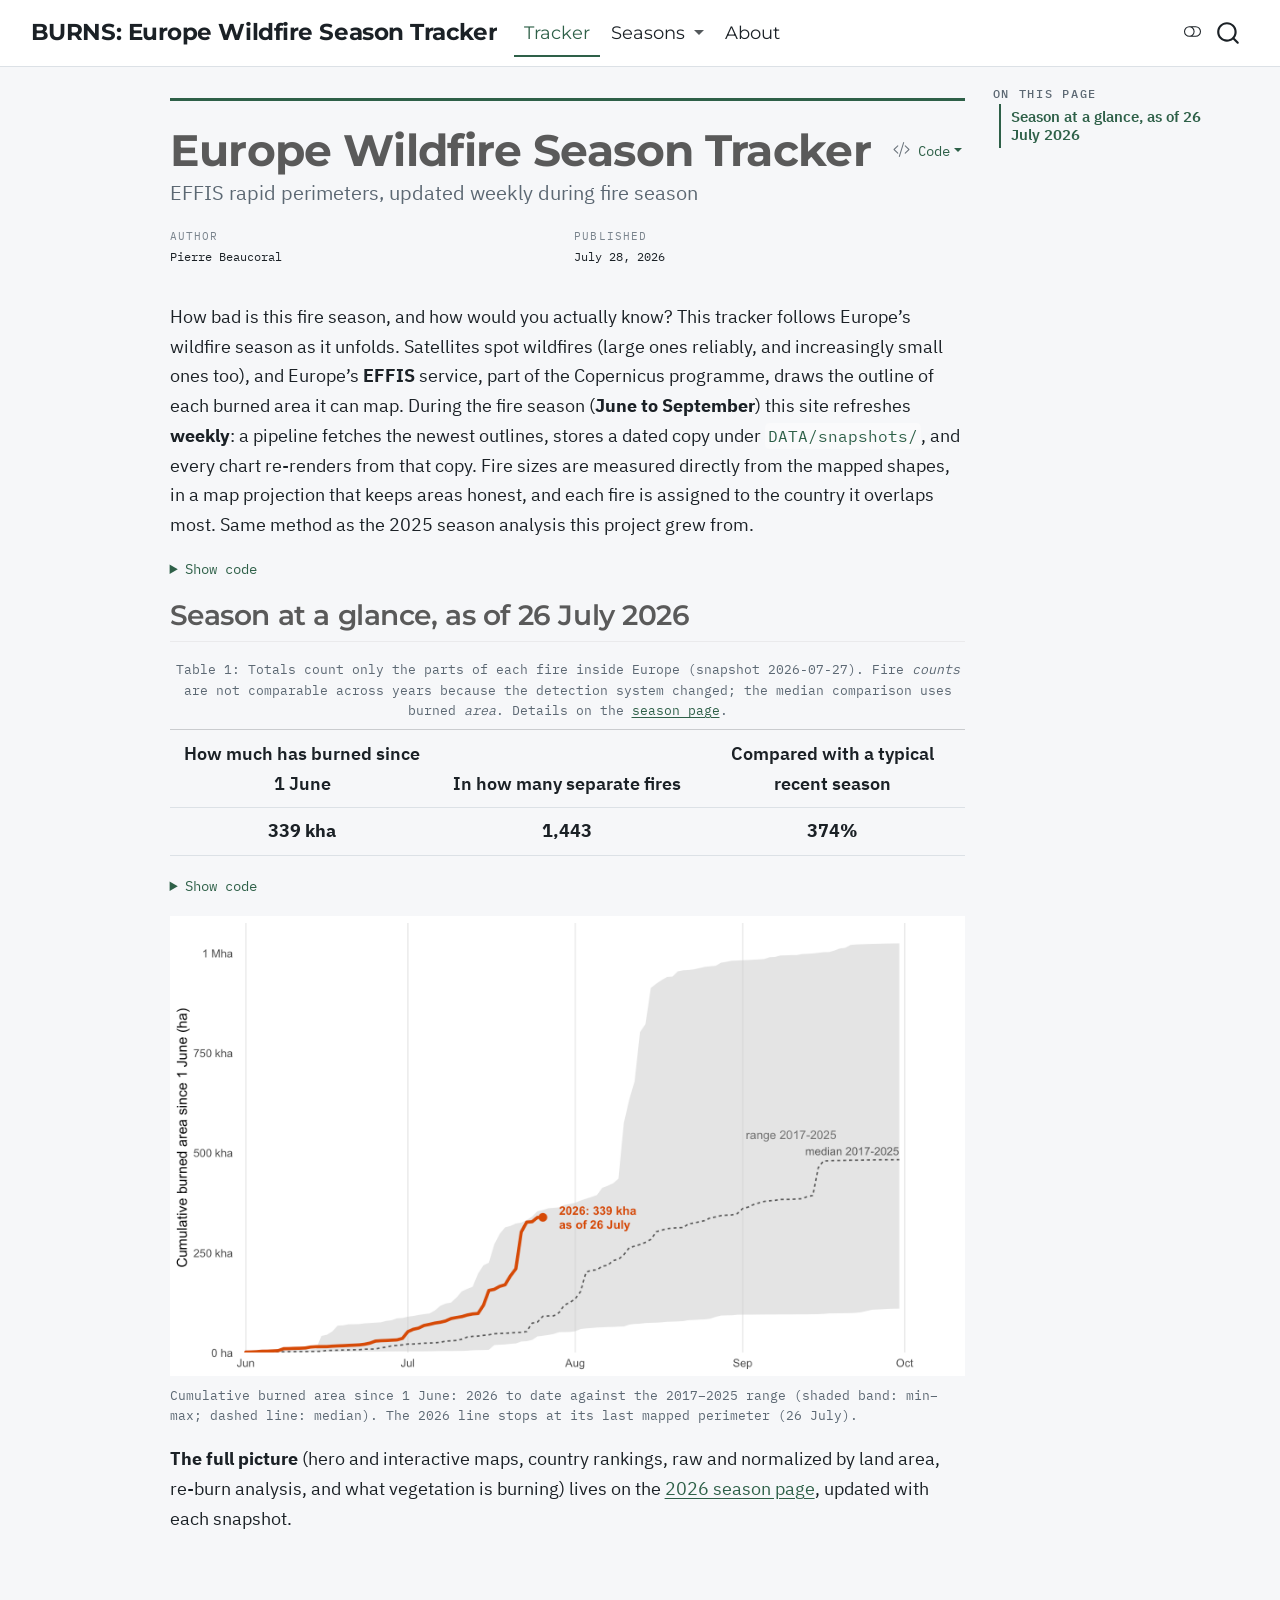
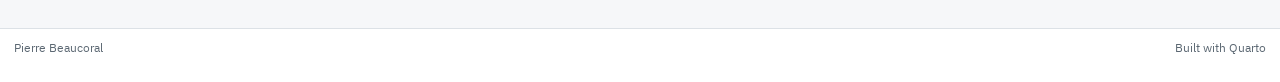
==== index.html @ 466c7f00 "Built site for gh-pages" ====
<!DOCTYPE html>
<html xmlns="http://www.w3.org/1999/xhtml" lang="en" xml:lang="en"><head>

<meta charset="utf-8">
<meta name="generator" content="quarto-1.9.37">

<meta name="viewport" content="width=device-width, initial-scale=1.0, user-scalable=yes">

<meta name="author" content="Pierre Beaucoral">
<meta name="dcterms.date" content="2026-07-28">

<title>Europe Wildfire Season Tracker – BURNS: Europe Wildfire Season Tracker</title>
<style>
/* Default styles provided by pandoc.
** See https://pandoc.org/MANUAL.html#variables-for-html for config info.
*/
code{white-space: pre-wrap;}
span.smallcaps{font-variant: small-caps;}
div.columns{display: flex; gap: min(4vw, 1.5em);}
div.column{flex: auto; overflow-x: auto;}
div.hanging-indent{margin-left: 1.5em; text-indent: -1.5em;}
ul.task-list{list-style: none;}
ul.task-list li input[type="checkbox"] {
  width: 0.8em;
  margin: 0 0.8em 0.2em -1em; /* quarto-specific, see https://github.com/quarto-dev/quarto-cli/issues/4556 */ 
  vertical-align: middle;
}
/* CSS for syntax highlighting */
html { -webkit-text-size-adjust: 100%; }
pre > code.sourceCode { white-space: pre; position: relative; }
pre > code.sourceCode > span { display: inline-block; line-height: 1.25; }
pre > code.sourceCode > span:empty { height: 1.2em; }
.sourceCode { overflow: visible; }
code.sourceCode > span { color: inherit; text-decoration: inherit; }
div.sourceCode { margin: 1em 0; }
pre.sourceCode { margin: 0; }
@media screen {
div.sourceCode { overflow: auto; }
}
@media print {
pre > code.sourceCode { white-space: pre-wrap; }
pre > code.sourceCode > span { text-indent: -5em; padding-left: 5em; }
}
pre.numberSource code
  { counter-reset: source-line 0; }
pre.numberSource code > span
  { position: relative; left: -4em; counter-increment: source-line; }
pre.numberSource code > span > a:first-child::before
  { content: counter(source-line);
    position: relative; left: -1em; text-align: right; vertical-align: baseline;
    border: none; display: inline-block;
    -webkit-touch-callout: none; -webkit-user-select: none;
    -khtml-user-select: none; -moz-user-select: none;
    -ms-user-select: none; user-select: none;
    padding: 0 4px; width: 4em;
  }
pre.numberSource { margin-left: 3em;  padding-left: 4px; }
div.sourceCode
  {   }
@media screen {
pre > code.sourceCode > span > a:first-child::before { text-decoration: underline; }
}
</style>


<script src="site_libs/quarto-nav/quarto-nav.js"></script>
<script src="site_libs/quarto-nav/headroom.min.js"></script>
<script src="site_libs/clipboard/clipboard.min.js"></script>
<script src="site_libs/quarto-search/autocomplete.umd.js"></script>
<script src="site_libs/quarto-search/fuse.min.js"></script>
<script src="site_libs/quarto-search/quarto-search.js"></script>
<meta name="quarto:offset" content="./">
<link href="./assets/favicon.png" rel="icon" type="image/png">
<script src="site_libs/quarto-html/quarto.js" type="module"></script>
<script src="site_libs/quarto-html/tabsets/tabsets.js" type="module"></script>
<script src="site_libs/quarto-html/popper.min.js"></script>
<script src="site_libs/quarto-html/tippy.umd.min.js"></script>
<script src="site_libs/quarto-html/anchor.min.js"></script>
<link href="site_libs/quarto-html/tippy.css" rel="stylesheet">
<link href="site_libs/quarto-html/quarto-syntax-highlighting-05a949179507565c24e2f7a19fd6b84d.css" rel="stylesheet" class="quarto-color-scheme" id="quarto-text-highlighting-styles">
<link href="site_libs/quarto-html/quarto-syntax-highlighting-dark-05a949179507565c24e2f7a19fd6b84d.css" rel="stylesheet" class="quarto-color-scheme quarto-color-alternate" id="quarto-text-highlighting-styles">
<link href="site_libs/quarto-html/quarto-syntax-highlighting-05a949179507565c24e2f7a19fd6b84d.css" rel="stylesheet" class="quarto-color-scheme-extra" id="quarto-text-highlighting-styles">
<script src="site_libs/bootstrap/bootstrap.min.js"></script>
<link href="site_libs/bootstrap/bootstrap-icons.css" rel="stylesheet">
<link href="site_libs/bootstrap/bootstrap-fb583e8d694594de4cc770baedb0e4c8.min.css" rel="stylesheet" append-hash="true" class="quarto-color-scheme" id="quarto-bootstrap" data-mode="light">
<link href="site_libs/bootstrap/bootstrap-dark-2b0ae64b11eca43a01ceb38b37be8589.min.css" rel="stylesheet" append-hash="true" class="quarto-color-scheme quarto-color-alternate" id="quarto-bootstrap" data-mode="dark">
<link href="site_libs/bootstrap/bootstrap-fb583e8d694594de4cc770baedb0e4c8.min.css" rel="stylesheet" append-hash="true" class="quarto-color-scheme-extra" id="quarto-bootstrap" data-mode="light">
<script src="site_libs/quarto-contrib/glightbox/glightbox.min.js"></script>
<link href="site_libs/quarto-contrib/glightbox/glightbox.min.css" rel="stylesheet">
<link href="site_libs/quarto-contrib/glightbox/lightbox.css" rel="stylesheet">
<script id="quarto-search-options" type="application/json">{
  "location": "navbar",
  "copy-button": false,
  "collapse-after": 3,
  "panel-placement": "end",
  "type": "overlay",
  "limit": 50,
  "keyboard-shortcut": [
    "f",
    "/",
    "s"
  ],
  "show-item-context": false,
  "language": {
    "search-no-results-text": "No results",
    "search-matching-documents-text": "matching documents",
    "search-copy-link-title": "Copy link to search",
    "search-hide-matches-text": "Hide additional matches",
    "search-more-match-text": "more match in this document",
    "search-more-matches-text": "more matches in this document",
    "search-clear-button-title": "Clear",
    "search-text-placeholder": "",
    "search-detached-cancel-button-title": "Cancel",
    "search-submit-button-title": "Submit",
    "search-label": "Search"
  }
}</script>
<style>html{ scroll-behavior: smooth; }</style>
<link href="site_libs/pagedtable-1.1/css/pagedtable.css" rel="stylesheet">
<script src="site_libs/pagedtable-1.1/js/pagedtable.js"></script>


<meta property="og:title" content="Europe Wildfire Season Tracker – BURNS: Europe Wildfire Season Tracker">
<meta property="og:description" content="Tracking Europe’s wildfire season from EFFIS rapid perimeters, refreshed weekly during fire season.">
<meta property="og:image" content="https://PierreBeaucoral.github.io/BURNS/assets/og-image.png">
<meta property="og:site_name" content="BURNS: Europe Wildfire Season Tracker">
<meta property="og:image:height" content="630">
<meta property="og:image:width" content="1200">
<meta name="twitter:title" content="Europe Wildfire Season Tracker – BURNS: Europe Wildfire Season Tracker">
<meta name="twitter:description" content="EFFIS rapid perimeters, updated weekly during fire season">
<meta name="twitter:image" content="https://PierreBeaucoral.github.io/BURNS/assets/og-image.png">
<meta name="twitter:card" content="summary_large_image">
<meta name="twitter:image-height" content="630">
<meta name="twitter:image-width" content="1200">
</head>

<body class="nav-fixed quarto-light"><script id="quarto-html-before-body" type="application/javascript">
    const toggleBodyColorMode = (bsSheetEl) => {
      const mode = bsSheetEl.getAttribute("data-mode");
      const bodyEl = window.document.querySelector("body");
      if (mode === "dark") {
        bodyEl.classList.add("quarto-dark");
        bodyEl.classList.remove("quarto-light");
      } else {
        bodyEl.classList.add("quarto-light");
        bodyEl.classList.remove("quarto-dark");
      }
    }
    const toggleBodyColorPrimary = () => {
      const bsSheetEl = window.document.querySelector("link#quarto-bootstrap:not([rel=disabled-stylesheet])");
      if (bsSheetEl) {
        toggleBodyColorMode(bsSheetEl);
      }
    }
    const setColorSchemeToggle = (alternate) => {
      const toggles = window.document.querySelectorAll('.quarto-color-scheme-toggle');
      for (let i=0; i < toggles.length; i++) {
        const toggle = toggles[i];
        if (toggle) {
          if (alternate) {
            toggle.classList.add("alternate");
          } else {
            toggle.classList.remove("alternate");
          }
        }
      }
    };
    const toggleColorMode = (alternate) => {
      // Switch the stylesheets
      const primaryStylesheets = window.document.querySelectorAll('link.quarto-color-scheme:not(.quarto-color-alternate)');
      const alternateStylesheets = window.document.querySelectorAll('link.quarto-color-scheme.quarto-color-alternate');
      manageTransitions('#quarto-margin-sidebar .nav-link', false);
      if (alternate) {
        // note: dark is layered on light, we don't disable primary!
        enableStylesheet(alternateStylesheets);
        for (const sheetNode of alternateStylesheets) {
          if (sheetNode.id === "quarto-bootstrap") {
            toggleBodyColorMode(sheetNode);
          }
        }
      } else {
        disableStylesheet(alternateStylesheets);
        enableStylesheet(primaryStylesheets)
        toggleBodyColorPrimary();
      }
      manageTransitions('#quarto-margin-sidebar .nav-link', true);
      // Switch the toggles
      setColorSchemeToggle(alternate)
      // Hack to workaround the fact that safari doesn't
      // properly recolor the scrollbar when toggling (#1455)
      if (navigator.userAgent.indexOf('Safari') > 0 && navigator.userAgent.indexOf('Chrome') == -1) {
        manageTransitions("body", false);
        window.scrollTo(0, 1);
        setTimeout(() => {
          window.scrollTo(0, 0);
          manageTransitions("body", true);
        }, 40);
      }
    }
    const disableStylesheet = (stylesheets) => {
      for (let i=0; i < stylesheets.length; i++) {
        const stylesheet = stylesheets[i];
        stylesheet.rel = 'disabled-stylesheet';
      }
    }
    const enableStylesheet = (stylesheets) => {
      for (let i=0; i < stylesheets.length; i++) {
        const stylesheet = stylesheets[i];
        if(stylesheet.rel !== 'stylesheet') { // for Chrome, which will still FOUC without this check
          stylesheet.rel = 'stylesheet';
        }
      }
    }
    const manageTransitions = (selector, allowTransitions) => {
      const els = window.document.querySelectorAll(selector);
      for (let i=0; i < els.length; i++) {
        const el = els[i];
        if (allowTransitions) {
          el.classList.remove('notransition');
        } else {
          el.classList.add('notransition');
        }
      }
    }
    const isFileUrl = () => {
      return window.location.protocol === 'file:';
    }
    const hasAlternateSentinel = () => {
      let styleSentinel = getColorSchemeSentinel();
      if (styleSentinel !== null) {
        return styleSentinel === "alternate";
      } else {
        return false;
      }
    }
    const setStyleSentinel = (alternate) => {
      const value = alternate ? "alternate" : "default";
      if (!isFileUrl()) {
        window.localStorage.setItem("quarto-color-scheme", value);
      } else {
        localAlternateSentinel = value;
      }
    }
    const getColorSchemeSentinel = () => {
      if (!isFileUrl()) {
        const storageValue = window.localStorage.getItem("quarto-color-scheme");
        return storageValue != null ? storageValue : localAlternateSentinel;
      } else {
        return localAlternateSentinel;
      }
    }
    const toggleGiscusIfUsed = (isAlternate, darkModeDefault) => {
      const baseTheme = document.querySelector('#giscus-base-theme')?.value ?? 'light';
      const alternateTheme = document.querySelector('#giscus-alt-theme')?.value ?? 'dark';
      let newTheme = '';
      if(authorPrefersDark) {
        newTheme = isAlternate ? baseTheme : alternateTheme;
      } else {
        newTheme = isAlternate ? alternateTheme : baseTheme;
      }
      const changeGiscusTheme = () => {
        // From: https://github.com/giscus/giscus/issues/336
        const sendMessage = (message) => {
          const iframe = document.querySelector('iframe.giscus-frame');
          if (!iframe) return;
          iframe.contentWindow.postMessage({ giscus: message }, 'https://giscus.app');
        }
        sendMessage({
          setConfig: {
            theme: newTheme
          }
        });
      }
      const isGiscussLoaded = window.document.querySelector('iframe.giscus-frame') !== null;
      if (isGiscussLoaded) {
        changeGiscusTheme();
      }
    };
    const authorPrefersDark = false;
    const queryPrefersDark = window.matchMedia('(prefers-color-scheme: dark)');
    const darkModeDefault = queryPrefersDark.matches;
      document.querySelector('link#quarto-text-highlighting-styles.quarto-color-scheme-extra').rel = 'disabled-stylesheet';
      document.querySelector('link#quarto-bootstrap.quarto-color-scheme-extra').rel = 'disabled-stylesheet';
    let localAlternateSentinel = darkModeDefault ? 'alternate' : 'default';
    // Dark / light mode switch
    window.quartoToggleColorScheme = () => {
      // Read the current dark / light value
      let toAlternate = !hasAlternateSentinel();
      toggleColorMode(toAlternate);
      setStyleSentinel(toAlternate);
      toggleGiscusIfUsed(toAlternate, darkModeDefault);
      window.dispatchEvent(new Event('resize'));
    };
    queryPrefersDark.addEventListener("change", e => {
      if(window.localStorage.getItem("quarto-color-scheme") !== null)
        return;
      const alternate = e.matches
      toggleColorMode(alternate);
      localAlternateSentinel = e.matches ? 'alternate' : 'default'; // this is used alongside local storage!
      toggleGiscusIfUsed(alternate, darkModeDefault);
    });
    // Switch to dark mode if need be
    if (hasAlternateSentinel()) {
      toggleColorMode(true);
    } else {
      toggleColorMode(false);
    }
  </script>

<div id="quarto-search-results"></div>
  <header id="quarto-header" class="headroom fixed-top">
    <nav class="navbar navbar-expand-lg " data-bs-theme="dark">
      <div class="navbar-container container-fluid">
      <div class="navbar-brand-container mx-auto">
    <a class="navbar-brand" href="./index.html">
    <span class="navbar-title">BURNS: Europe Wildfire Season Tracker</span>
    </a>
  </div>
            <div id="quarto-search" class="" title="Search"></div>
          <button class="navbar-toggler" type="button" data-bs-toggle="collapse" data-bs-target="#navbarCollapse" aria-controls="navbarCollapse" role="menu" aria-expanded="false" aria-label="Toggle navigation" onclick="if (window.quartoToggleHeadroom) { window.quartoToggleHeadroom(); }">
  <span class="navbar-toggler-icon"></span>
</button>
          <div class="collapse navbar-collapse" id="navbarCollapse">
            <ul class="navbar-nav navbar-nav-scroll me-auto">
  <li class="nav-item">
    <a class="nav-link active" href="./index.html" aria-current="page"> 
<span class="menu-text">Tracker</span></a>
  </li>  
  <li class="nav-item dropdown ">
    <a class="nav-link dropdown-toggle" href="#" id="nav-menu-seasons" role="link" data-bs-toggle="dropdown" aria-expanded="false">
 <span class="menu-text">Seasons</span>
    </a>
    <ul class="dropdown-menu" aria-labelledby="nav-menu-seasons">    
        <li>
    <a class="dropdown-item" href="./posts/2026.html">
 <span class="dropdown-text">2026 (current)</span></a>
  </li>  
        <li>
    <a class="dropdown-item" href="./index.html">
 <span class="dropdown-text">2025 (archive, coming)</span></a>
  </li>  
    </ul>
  </li>
  <li class="nav-item">
    <a class="nav-link" href="./about.html"> 
<span class="menu-text">About</span></a>
  </li>  
</ul>
          </div> <!-- /navcollapse -->
            <div class="quarto-navbar-tools">
  <a href="" class="quarto-color-scheme-toggle quarto-navigation-tool  px-1" onclick="window.quartoToggleColorScheme(); return false;" title="Toggle dark mode"><i class="bi"></i></a>
</div>
      </div> <!-- /container-fluid -->
    </nav>
</header>
<!-- content -->
<div id="quarto-content" class="quarto-container page-columns page-rows-contents page-layout-article page-navbar">
<!-- sidebar -->
<!-- margin-sidebar -->
    <div id="quarto-margin-sidebar" class="sidebar margin-sidebar">
        <nav id="TOC" role="doc-toc" class="toc-active">
    <h2 id="toc-title">On this page</h2>
   
  <ul>
  <li><a href="#season-at-a-glance-as-of-26-july-2026" id="toc-season-at-a-glance-as-of-26-july-2026" class="nav-link active" data-scroll-target="#season-at-a-glance-as-of-26-july-2026">Season at a glance, as of 26 July 2026</a></li>
  </ul>
</nav>
    </div>
<!-- main -->
<main class="content" id="quarto-document-content">


<header id="title-block-header" class="quarto-title-block default">
<div class="quarto-title">
<div class="quarto-title-block"><div><h1 class="title">Europe Wildfire Season Tracker</h1><button type="button" class="btn code-tools-button dropdown-toggle" id="quarto-code-tools-menu" data-bs-toggle="dropdown" aria-expanded="false"><i class="bi"></i> Code</button><ul class="dropdown-menu dropdown-menu-end" aria-labelelledby="quarto-code-tools-menu"><li><a id="quarto-show-all-code" class="dropdown-item" href="javascript:void(0)" role="button">Show All Code</a></li><li><a id="quarto-hide-all-code" class="dropdown-item" href="javascript:void(0)" role="button">Hide All Code</a></li><li><hr class="dropdown-divider"></li><li><a id="quarto-view-source" class="dropdown-item" href="javascript:void(0)" role="button">View Source</a></li></ul></div></div>
<p class="subtitle lead">EFFIS rapid perimeters, updated weekly during fire season</p>
</div>



<div class="quarto-title-meta">

    <div>
    <div class="quarto-title-meta-heading">Author</div>
    <div class="quarto-title-meta-contents">
             <p>Pierre Beaucoral </p>
          </div>
  </div>
    
    <div>
    <div class="quarto-title-meta-heading">Published</div>
    <div class="quarto-title-meta-contents">
      <p class="date">July 28, 2026</p>
    </div>
  </div>
  
    
  </div>
  


</header>


<p>How bad is this fire season, and how would you actually know? This tracker follows Europe’s wildfire season as it unfolds. Satellites spot wildfires (large ones reliably, and increasingly small ones too), and Europe’s <strong>EFFIS</strong> service, part of the Copernicus programme, draws the outline of each burned area it can map. During the fire season (<strong>June to September</strong>) this site refreshes <strong>weekly</strong>: a pipeline fetches the newest outlines, stores a dated copy under <code>DATA/snapshots/</code>, and every chart re-renders from that copy. Fire sizes are measured directly from the mapped shapes, in a map projection that keeps areas honest, and each fire is assigned to the country it overlaps most. Same method as the 2025 season analysis this project grew from.</p>
<div class="cell">
<details class="code-fold">
<summary>Show code</summary>
<div class="code-copy-outer-scaffold"><div class="sourceCode cell-code" id="cb1"><pre class="sourceCode r code-with-copy"><code class="sourceCode r"><span id="cb1-1"><a href="#cb1-1" aria-hidden="true" tabindex="-1"></a><span class="co"># Reads the SAME cached envelope object as posts/2026.qmd (identical cache</span></span>
<span id="cb1-2"><a href="#cb1-2" aria-hidden="true" tabindex="-1"></a><span class="co"># key via build_envelope) -- nothing heavy is recomputed here.</span></span>
<span id="cb1-3"><a href="#cb1-3" aria-hidden="true" tabindex="-1"></a><span class="fu">library</span>(sf)</span>
<span id="cb1-4"><a href="#cb1-4" aria-hidden="true" tabindex="-1"></a><span class="fu">library</span>(dplyr)</span>
<span id="cb1-5"><a href="#cb1-5" aria-hidden="true" tabindex="-1"></a><span class="fu">library</span>(tibble)</span>
<span id="cb1-6"><a href="#cb1-6" aria-hidden="true" tabindex="-1"></a><span class="fu">library</span>(purrr)</span>
<span id="cb1-7"><a href="#cb1-7" aria-hidden="true" tabindex="-1"></a><span class="fu">library</span>(lubridate)</span>
<span id="cb1-8"><a href="#cb1-8" aria-hidden="true" tabindex="-1"></a><span class="fu">library</span>(ggplot2)</span>
<span id="cb1-9"><a href="#cb1-9" aria-hidden="true" tabindex="-1"></a><span class="fu">library</span>(scales)</span>
<span id="cb1-10"><a href="#cb1-10" aria-hidden="true" tabindex="-1"></a><span class="fu">library</span>(janitor)</span>
<span id="cb1-11"><a href="#cb1-11" aria-hidden="true" tabindex="-1"></a><span class="fu">library</span>(rnaturalearth)</span>
<span id="cb1-12"><a href="#cb1-12" aria-hidden="true" tabindex="-1"></a></span>
<span id="cb1-13"><a href="#cb1-13" aria-hidden="true" tabindex="-1"></a><span class="fu">Sys.setenv</span>(<span class="at">OGR_GEOJSON_MAX_OBJ_SIZE =</span> <span class="st">"0"</span>)</span>
<span id="cb1-14"><a href="#cb1-14" aria-hidden="true" tabindex="-1"></a></span>
<span id="cb1-15"><a href="#cb1-15" aria-hidden="true" tabindex="-1"></a><span class="fu">source</span>(<span class="fu">file.path</span>(<span class="st">"R"</span>, <span class="st">"helpers.R"</span>))</span>
<span id="cb1-16"><a href="#cb1-16" aria-hidden="true" tabindex="-1"></a><span class="fu">source</span>(<span class="fu">file.path</span>(<span class="st">"R"</span>, <span class="st">"geo.R"</span>))</span>
<span id="cb1-17"><a href="#cb1-17" aria-hidden="true" tabindex="-1"></a><span class="fu">source</span>(<span class="fu">file.path</span>(<span class="st">"R"</span>, <span class="st">"cache.R"</span>))</span>
<span id="cb1-18"><a href="#cb1-18" aria-hidden="true" tabindex="-1"></a><span class="fu">source</span>(<span class="fu">file.path</span>(<span class="st">"R"</span>, <span class="st">"theme.R"</span>))</span>
<span id="cb1-19"><a href="#cb1-19" aria-hidden="true" tabindex="-1"></a><span class="fu">source</span>(<span class="fu">file.path</span>(<span class="st">"R"</span>, <span class="st">"pipeline.R"</span>))</span>
<span id="cb1-20"><a href="#cb1-20" aria-hidden="true" tabindex="-1"></a><span class="fu">source</span>(<span class="fu">file.path</span>(<span class="st">"R"</span>, <span class="st">"plots.R"</span>))</span>
<span id="cb1-21"><a href="#cb1-21" aria-hidden="true" tabindex="-1"></a><span class="fu">source</span>(<span class="fu">file.path</span>(<span class="st">"scripts"</span>, <span class="st">"latest_snapshot.R"</span>))</span>
<span id="cb1-22"><a href="#cb1-22" aria-hidden="true" tabindex="-1"></a></span>
<span id="cb1-23"><a href="#cb1-23" aria-hidden="true" tabindex="-1"></a>snap <span class="ot">&lt;-</span> <span class="fu">latest_snapshot</span>()</span>
<span id="cb1-24"><a href="#cb1-24" aria-hidden="true" tabindex="-1"></a><span class="fu">stopifnot</span>(<span class="sc">!</span><span class="fu">is.na</span>(snap))</span>
<span id="cb1-25"><a href="#cb1-25" aria-hidden="true" tabindex="-1"></a>eu <span class="ot">&lt;-</span> <span class="fu">get_eu</span>()</span>
<span id="cb1-26"><a href="#cb1-26" aria-hidden="true" tabindex="-1"></a></span>
<span id="cb1-27"><a href="#cb1-27" aria-hidden="true" tabindex="-1"></a>envelope <span class="ot">&lt;-</span> <span class="fu">build_envelope</span>(</span>
<span id="cb1-28"><a href="#cb1-28" aria-hidden="true" tabindex="-1"></a>  <span class="at">hist_years =</span> <span class="dv">2017</span><span class="sc">:</span><span class="dv">2025</span>, <span class="at">year_current =</span> <span class="dv">2026</span>L,</span>
<span id="cb1-29"><a href="#cb1-29" aria-hidden="true" tabindex="-1"></a>  <span class="at">snapshot_dir =</span> snap, <span class="at">eu =</span> eu,</span>
<span id="cb1-30"><a href="#cb1-30" aria-hidden="true" tabindex="-1"></a>  <span class="at">start_month =</span> <span class="dv">6</span>L, <span class="at">end_month =</span> <span class="dv">9</span>L</span>
<span id="cb1-31"><a href="#cb1-31" aria-hidden="true" tabindex="-1"></a>)</span>
<span id="cb1-32"><a href="#cb1-32" aria-hidden="true" tabindex="-1"></a></span>
<span id="cb1-33"><a href="#cb1-33" aria-hidden="true" tabindex="-1"></a>m <span class="ot">&lt;-</span> envelope<span class="sc">$</span>meta</span>
<span id="cb1-34"><a href="#cb1-34" aria-hidden="true" tabindex="-1"></a>as_of_lab <span class="ot">&lt;-</span> <span class="fu">paste</span>(<span class="fu">day</span>(m<span class="sc">$</span>as_of_date), month.name[<span class="fu">month</span>(m<span class="sc">$</span>as_of_date)])</span>
<span id="cb1-35"><a href="#cb1-35" aria-hidden="true" tabindex="-1"></a></span>
<span id="cb1-36"><a href="#cb1-36" aria-hidden="true" tabindex="-1"></a>cap_envelope <span class="ot">&lt;-</span> <span class="fu">sprintf</span>(</span>
<span id="cb1-37"><a href="#cb1-37" aria-hidden="true" tabindex="-1"></a>  <span class="fu">paste</span>(</span>
<span id="cb1-38"><a href="#cb1-38" aria-hidden="true" tabindex="-1"></a>    <span class="st">"Cumulative burned area since 1 June: 2026 to date against the 2017–2025"</span>,</span>
<span id="cb1-39"><a href="#cb1-39" aria-hidden="true" tabindex="-1"></a>    <span class="st">"range (shaded band: min–max; dashed line: median). The 2026 line stops at"</span>,</span>
<span id="cb1-40"><a href="#cb1-40" aria-hidden="true" tabindex="-1"></a>    <span class="st">"its last mapped perimeter (%s)."</span></span>
<span id="cb1-41"><a href="#cb1-41" aria-hidden="true" tabindex="-1"></a>  ),</span>
<span id="cb1-42"><a href="#cb1-42" aria-hidden="true" tabindex="-1"></a>  as_of_lab</span>
<span id="cb1-43"><a href="#cb1-43" aria-hidden="true" tabindex="-1"></a>)</span></code></pre></div><button title="Copy to Clipboard" class="code-copy-button"><i class="bi"></i></button></div>
</details>
</div>
<section id="season-at-a-glance-as-of-26-july-2026" class="level2">
<h2 class="anchored" data-anchor-id="season-at-a-glance-as-of-26-july-2026">Season at a glance, as of 26 July 2026</h2>
<div id="tbl-glance" class="quarto-float quarto-figure quarto-figure-center anchored">
<figure class="quarto-float quarto-float-tbl figure">
<figcaption class="quarto-float-caption-top quarto-float-caption quarto-float-tbl" id="tbl-glance-caption-0ceaefa1-69ba-4598-a22c-09a6ac19f8ca">
Table&nbsp;1: Totals count only the parts of each fire inside Europe (snapshot 2026-07-27). Fire <em>counts</em> are not comparable across years because the detection system changed; the median comparison uses burned <em>area</em>. Details on the <a href="./posts/2026.html">season page</a>.
</figcaption>
<div aria-describedby="tbl-glance-caption-0ceaefa1-69ba-4598-a22c-09a6ac19f8ca">
<table class="caption-top table">
<colgroup>
<col style="width: 33%">
<col style="width: 33%">
<col style="width: 33%">
</colgroup>
<thead>
<tr class="header">
<th style="text-align: center;">How much has burned since 1 June</th>
<th style="text-align: center;">In how many separate fires</th>
<th style="text-align: center;">Compared with a typical recent season</th>
</tr>
</thead>
<tbody>
<tr class="odd">
<td style="text-align: center;"><strong>339 kha</strong></td>
<td style="text-align: center;"><strong>1,443</strong></td>
<td style="text-align: center;"><strong>374%</strong></td>
</tr>
</tbody>
</table>
</div>
</figure>
</div>
<div class="cell">
<details class="code-fold">
<summary>Show code</summary>
<div class="code-copy-outer-scaffold"><div class="sourceCode cell-code" id="cb2"><pre class="sourceCode r code-with-copy"><code class="sourceCode r"><span id="cb2-1"><a href="#cb2-1" aria-hidden="true" tabindex="-1"></a><span class="fu">plot_envelope</span>(envelope)</span></code></pre></div><button title="Copy to Clipboard" class="code-copy-button"><i class="bi"></i></button></div>
</details>
<div class="cell-output-display">
<div class="quarto-figure quarto-figure-center">
<figure class="figure">
<p><a href="index_files/figure-html/tracker-envelope-1.png" class="lightbox" data-gallery="quarto-lightbox-gallery-1" title="Cumulative burned area since 1 June: 2026 to date against the 2017–2025 range (shaded band: min–max; dashed line: median). The 2026 line stops at its last mapped perimeter (26 July)."><img src="index_files/figure-html/tracker-envelope-1.png" class="img-fluid figure-img" width="912" alt="Cumulative burned area since 1 June: 2026 to date against the 2017–2025 range (shaded band: min–max; dashed line: median). The 2026 line stops at its last mapped perimeter (26 July)."></a></p>
<figcaption>Cumulative burned area since 1 June: 2026 to date against the 2017–2025 range (shaded band: min–max; dashed line: median). The 2026 line stops at its last mapped perimeter (26 July).</figcaption>
</figure>
</div>
</div>
</div>
<p><strong>The full picture</strong> (hero and interactive maps, country rankings, raw and normalized by land area, re-burn analysis, and what vegetation is burning) lives on the <strong><a href="./posts/2026.html">2026 season page</a></strong>, updated with each snapshot.</p>


<!-- -->

</section>

</main> <!-- /main -->
<script id="quarto-html-after-body" type="application/javascript">
  window.document.addEventListener("DOMContentLoaded", function (event) {
    // Ensure there is a toggle, if there isn't float one in the top right
    if (window.document.querySelector('.quarto-color-scheme-toggle') === null) {
      const a = window.document.createElement('a');
      a.classList.add('top-right');
      a.classList.add('quarto-color-scheme-toggle');
      a.href = "";
      a.onclick = function() { try { window.quartoToggleColorScheme(); } catch {} return false; };
      const i = window.document.createElement("i");
      i.classList.add('bi');
      a.appendChild(i);
      window.document.body.appendChild(a);
    }
    setColorSchemeToggle(hasAlternateSentinel())
    const icon = "";
    const anchorJS = new window.AnchorJS();
    anchorJS.options = {
      placement: 'right',
      icon: icon
    };
    anchorJS.add('.anchored');
    const isCodeAnnotation = (el) => {
      for (const clz of el.classList) {
        if (clz.startsWith('code-annotation-')) {                     
          return true;
        }
      }
      return false;
    }
    const onCopySuccess = function(e) {
      // button target
      const button = e.trigger;
      // don't keep focus
      button.blur();
      // flash "checked"
      button.classList.add('code-copy-button-checked');
      var currentTitle = button.getAttribute("title");
      button.setAttribute("title", "Copied!");
      let tooltip;
      if (window.bootstrap) {
        button.setAttribute("data-bs-toggle", "tooltip");
        button.setAttribute("data-bs-placement", "left");
        button.setAttribute("data-bs-title", "Copied!");
        tooltip = new bootstrap.Tooltip(button, 
          { trigger: "manual", 
            customClass: "code-copy-button-tooltip",
            offset: [0, -8]});
        tooltip.show();    
      }
      setTimeout(function() {
        if (tooltip) {
          tooltip.hide();
          button.removeAttribute("data-bs-title");
          button.removeAttribute("data-bs-toggle");
          button.removeAttribute("data-bs-placement");
        }
        button.setAttribute("title", currentTitle);
        button.classList.remove('code-copy-button-checked');
      }, 1000);
      // clear code selection
      e.clearSelection();
    }
    const getTextToCopy = function(trigger) {
      const outerScaffold = trigger.parentElement.cloneNode(true);
      const codeEl = outerScaffold.querySelector('code');
      for (const childEl of codeEl.children) {
        if (isCodeAnnotation(childEl)) {
          childEl.remove();
        }
      }
      return codeEl.innerText;
    }
    const clipboard = new window.ClipboardJS('.code-copy-button:not([data-in-quarto-modal])', {
      text: getTextToCopy
    });
    clipboard.on('success', onCopySuccess);
    if (window.document.getElementById('quarto-embedded-source-code-modal')) {
      const clipboardModal = new window.ClipboardJS('.code-copy-button[data-in-quarto-modal]', {
        text: getTextToCopy,
        container: window.document.getElementById('quarto-embedded-source-code-modal')
      });
      clipboardModal.on('success', onCopySuccess);
    }
    const viewSource = window.document.getElementById('quarto-view-source') ||
                       window.document.getElementById('quarto-code-tools-source');
    if (viewSource) {
      const sourceUrl = viewSource.getAttribute("data-quarto-source-url");
      viewSource.addEventListener("click", function(e) {
        if (sourceUrl) {
          // rstudio viewer pane
          if (/\bcapabilities=\b/.test(window.location)) {
            window.open(sourceUrl);
          } else {
            window.location.href = sourceUrl;
          }
        } else {
          const modal = new bootstrap.Modal(document.getElementById('quarto-embedded-source-code-modal'));
          modal.show();
        }
        return false;
      });
    }
    function toggleCodeHandler(show) {
      return function(e) {
        const detailsSrc = window.document.querySelectorAll(".cell > details > .sourceCode");
        for (let i=0; i<detailsSrc.length; i++) {
          const details = detailsSrc[i].parentElement;
          if (show) {
            details.open = true;
          } else {
            details.removeAttribute("open");
          }
        }
        const cellCodeDivs = window.document.querySelectorAll(".cell > .sourceCode");
        const fromCls = show ? "hidden" : "unhidden";
        const toCls = show ? "unhidden" : "hidden";
        for (let i=0; i<cellCodeDivs.length; i++) {
          const codeDiv = cellCodeDivs[i];
          if (codeDiv.classList.contains(fromCls)) {
            codeDiv.classList.remove(fromCls);
            codeDiv.classList.add(toCls);
          } 
        }
        return false;
      }
    }
    const hideAllCode = window.document.getElementById("quarto-hide-all-code");
    if (hideAllCode) {
      hideAllCode.addEventListener("click", toggleCodeHandler(false));
    }
    const showAllCode = window.document.getElementById("quarto-show-all-code");
    if (showAllCode) {
      showAllCode.addEventListener("click", toggleCodeHandler(true));
    }
      var localhostRegex = new RegExp(/^(?:http|https):\/\/localhost\:?[0-9]*\//);
      var mailtoRegex = new RegExp(/^mailto:/);
        var filterRegex = new RegExp("https:\/\/PierreBeaucoral\.github\.io\/BURNS\/");
      var isInternal = (href) => {
          return filterRegex.test(href) || localhostRegex.test(href) || mailtoRegex.test(href);
      }
      // Inspect non-navigation links and adorn them if external
     var links = window.document.querySelectorAll('a[href]:not(.nav-link):not(.navbar-brand):not(.toc-action):not(.sidebar-link):not(.sidebar-item-toggle):not(.pagination-link):not(.no-external):not([aria-hidden]):not(.dropdown-item):not(.quarto-navigation-tool):not(.about-link)');
      for (var i=0; i<links.length; i++) {
        const link = links[i];
        if (!isInternal(link.href)) {
          // undo the damage that might have been done by quarto-nav.js in the case of
          // links that we want to consider external
          if (link.dataset.originalHref !== undefined) {
            link.href = link.dataset.originalHref;
          }
            // target, if specified
            link.setAttribute("target", "_blank");
            if (link.getAttribute("rel") === null) {
              link.setAttribute("rel", "noopener");
            }
        }
      }
    function tippyHover(el, contentFn, onTriggerFn, onUntriggerFn) {
      const config = {
        allowHTML: true,
        maxWidth: 500,
        delay: 100,
        arrow: false,
        appendTo: function(el) {
            return el.parentElement;
        },
        interactive: true,
        interactiveBorder: 10,
        theme: 'quarto',
        placement: 'bottom-start',
      };
      if (contentFn) {
        config.content = contentFn;
      }
      if (onTriggerFn) {
        config.onTrigger = onTriggerFn;
      }
      if (onUntriggerFn) {
        config.onUntrigger = onUntriggerFn;
      }
      window.tippy(el, config); 
    }
    const noterefs = window.document.querySelectorAll('a[role="doc-noteref"]');
    for (var i=0; i<noterefs.length; i++) {
      const ref = noterefs[i];
      tippyHover(ref, function() {
        // use id or data attribute instead here
        let href = ref.getAttribute('data-footnote-href') || ref.getAttribute('href');
        try { href = new URL(href).hash; } catch {}
        const id = href.replace(/^#\/?/, "");
        const note = window.document.getElementById(id);
        if (note) {
          return note.innerHTML;
        } else {
          return "";
        }
      });
    }
    const xrefs = window.document.querySelectorAll('a.quarto-xref');
    const processXRef = (id, note) => {
      // Strip column container classes
      const stripColumnClz = (el) => {
        el.classList.remove("page-full", "page-columns");
        if (el.children) {
          for (const child of el.children) {
            stripColumnClz(child);
          }
        }
      }
      stripColumnClz(note)
      if (id === null || id.startsWith('sec-')) {
        // Special case sections, only their first couple elements
        const container = document.createElement("div");
        if (note.children && note.children.length > 2) {
          container.appendChild(note.children[0].cloneNode(true));
          for (let i = 1; i < note.children.length; i++) {
            const child = note.children[i];
            if (child.tagName === "P" && child.innerText === "") {
              continue;
            } else {
              container.appendChild(child.cloneNode(true));
              break;
            }
          }
          if (window.Quarto?.typesetMath) {
            window.Quarto.typesetMath(container);
          }
          return container.innerHTML
        } else {
          if (window.Quarto?.typesetMath) {
            window.Quarto.typesetMath(note);
          }
          return note.innerHTML;
        }
      } else {
        // Remove any anchor links if they are present
        const anchorLink = note.querySelector('a.anchorjs-link');
        if (anchorLink) {
          anchorLink.remove();
        }
        if (window.Quarto?.typesetMath) {
          window.Quarto.typesetMath(note);
        }
        if (note.classList.contains("callout")) {
          return note.outerHTML;
        } else {
          return note.innerHTML;
        }
      }
    }
    for (var i=0; i<xrefs.length; i++) {
      const xref = xrefs[i];
      tippyHover(xref, undefined, function(instance) {
        instance.disable();
        let url = xref.getAttribute('href');
        let hash = undefined; 
        if (url.startsWith('#')) {
          hash = url;
        } else {
          try { hash = new URL(url).hash; } catch {}
        }
        if (hash) {
          const id = hash.replace(/^#\/?/, "");
          const note = window.document.getElementById(id);
          if (note !== null) {
            try {
              const html = processXRef(id, note.cloneNode(true));
              instance.setContent(html);
            } finally {
              instance.enable();
              instance.show();
            }
          } else {
            // See if we can fetch this
            fetch(url.split('#')[0])
            .then(res => res.text())
            .then(html => {
              const parser = new DOMParser();
              const htmlDoc = parser.parseFromString(html, "text/html");
              const note = htmlDoc.getElementById(id);
              if (note !== null) {
                const html = processXRef(id, note);
                instance.setContent(html);
              } 
            }).finally(() => {
              instance.enable();
              instance.show();
            });
          }
        } else {
          // See if we can fetch a full url (with no hash to target)
          // This is a special case and we should probably do some content thinning / targeting
          fetch(url)
          .then(res => res.text())
          .then(html => {
            const parser = new DOMParser();
            const htmlDoc = parser.parseFromString(html, "text/html");
            const note = htmlDoc.querySelector('main.content');
            if (note !== null) {
              // This should only happen for chapter cross references
              // (since there is no id in the URL)
              // remove the first header
              if (note.children.length > 0 && note.children[0].tagName === "HEADER") {
                note.children[0].remove();
              }
              const html = processXRef(null, note);
              instance.setContent(html);
            } 
          }).finally(() => {
            instance.enable();
            instance.show();
          });
        }
      }, function(instance) {
      });
    }
        let selectedAnnoteEl;
        const selectorForAnnotation = ( cell, annotation) => {
          let cellAttr = 'data-code-cell="' + cell + '"';
          let lineAttr = 'data-code-annotation="' +  annotation + '"';
          const selector = 'span[' + cellAttr + '][' + lineAttr + ']';
          return selector;
        }
        const selectCodeLines = (annoteEl) => {
          const doc = window.document;
          const targetCell = annoteEl.getAttribute("data-target-cell");
          const targetAnnotation = annoteEl.getAttribute("data-target-annotation");
          const annoteSpan = window.document.querySelector(selectorForAnnotation(targetCell, targetAnnotation));
          const lines = annoteSpan.getAttribute("data-code-lines").split(",");
          const lineIds = lines.map((line) => {
            return targetCell + "-" + line;
          })
          let top = null;
          let height = null;
          let parent = null;
          if (lineIds.length > 0) {
              //compute the position of the single el (top and bottom and make a div)
              const el = window.document.getElementById(lineIds[0]);
              top = el.offsetTop;
              height = el.offsetHeight;
              parent = el.parentElement.parentElement;
            if (lineIds.length > 1) {
              const lastEl = window.document.getElementById(lineIds[lineIds.length - 1]);
              const bottom = lastEl.offsetTop + lastEl.offsetHeight;
              height = bottom - top;
            }
            if (top !== null && height !== null && parent !== null) {
              // cook up a div (if necessary) and position it 
              let div = window.document.getElementById("code-annotation-line-highlight");
              if (div === null) {
                div = window.document.createElement("div");
                div.setAttribute("id", "code-annotation-line-highlight");
                div.style.position = 'absolute';
                parent.appendChild(div);
              }
              div.style.top = top - 2 + "px";
              div.style.height = height + 4 + "px";
              div.style.left = 0;
              let gutterDiv = window.document.getElementById("code-annotation-line-highlight-gutter");
              if (gutterDiv === null) {
                gutterDiv = window.document.createElement("div");
                gutterDiv.setAttribute("id", "code-annotation-line-highlight-gutter");
                gutterDiv.style.position = 'absolute';
                const codeCell = window.document.getElementById(targetCell);
                const gutter = codeCell.querySelector('.code-annotation-gutter');
                gutter.appendChild(gutterDiv);
              }
              gutterDiv.style.top = top - 2 + "px";
              gutterDiv.style.height = height + 4 + "px";
            }
            selectedAnnoteEl = annoteEl;
          }
        };
        const unselectCodeLines = () => {
          const elementsIds = ["code-annotation-line-highlight", "code-annotation-line-highlight-gutter"];
          elementsIds.forEach((elId) => {
            const div = window.document.getElementById(elId);
            if (div) {
              div.remove();
            }
          });
          selectedAnnoteEl = undefined;
        };
          // Handle positioning of the toggle
      window.addEventListener(
        "resize",
        throttle(() => {
          elRect = undefined;
          if (selectedAnnoteEl) {
            selectCodeLines(selectedAnnoteEl);
          }
        }, 10)
      );
      function throttle(fn, ms) {
      let throttle = false;
      let timer;
        return (...args) => {
          if(!throttle) { // first call gets through
              fn.apply(this, args);
              throttle = true;
          } else { // all the others get throttled
              if(timer) clearTimeout(timer); // cancel #2
              timer = setTimeout(() => {
                fn.apply(this, args);
                timer = throttle = false;
              }, ms);
          }
        };
      }
        // Attach click handler to the DT
        const annoteDls = window.document.querySelectorAll('dt[data-target-cell]');
        for (const annoteDlNode of annoteDls) {
          annoteDlNode.addEventListener('click', (event) => {
            const clickedEl = event.target;
            if (clickedEl !== selectedAnnoteEl) {
              unselectCodeLines();
              const activeEl = window.document.querySelector('dt[data-target-cell].code-annotation-active');
              if (activeEl) {
                activeEl.classList.remove('code-annotation-active');
              }
              selectCodeLines(clickedEl);
              clickedEl.classList.add('code-annotation-active');
            } else {
              // Unselect the line
              unselectCodeLines();
              clickedEl.classList.remove('code-annotation-active');
            }
          });
        }
    const findCites = (el) => {
      const parentEl = el.parentElement;
      if (parentEl) {
        const cites = parentEl.dataset.cites;
        if (cites) {
          return {
            el,
            cites: cites.split(' ')
          };
        } else {
          return findCites(el.parentElement)
        }
      } else {
        return undefined;
      }
    };
    var bibliorefs = window.document.querySelectorAll('a[role="doc-biblioref"]');
    for (var i=0; i<bibliorefs.length; i++) {
      const ref = bibliorefs[i];
      const citeInfo = findCites(ref);
      if (citeInfo) {
        tippyHover(citeInfo.el, function() {
          var popup = window.document.createElement('div');
          citeInfo.cites.forEach(function(cite) {
            var citeDiv = window.document.createElement('div');
            citeDiv.classList.add('hanging-indent');
            citeDiv.classList.add('csl-entry');
            var biblioDiv = window.document.getElementById('ref-' + cite);
            if (biblioDiv) {
              citeDiv.innerHTML = biblioDiv.innerHTML;
            }
            popup.appendChild(citeDiv);
          });
          return popup.innerHTML;
        });
      }
    }
  });
  </script><div class="modal fade" id="quarto-embedded-source-code-modal" tabindex="-1" aria-labelledby="quarto-embedded-source-code-modal-label" aria-hidden="true"><div class="modal-dialog modal-dialog-scrollable"><div class="modal-content"><div class="modal-header"><h5 class="modal-title" id="quarto-embedded-source-code-modal-label">Source Code</h5><button class="btn-close" data-bs-dismiss="modal"></button></div><div class="modal-body"><div class="">
<div class="code-copy-outer-scaffold"><div class="sourceCode" id="cb3" data-shortcodes="false"><pre class="sourceCode markdown code-with-copy"><code class="sourceCode markdown"><span id="cb3-1"><a href="#cb3-1" aria-hidden="true" tabindex="-1"></a><span class="co">---</span></span>
<span id="cb3-2"><a href="#cb3-2" aria-hidden="true" tabindex="-1"></a><span class="an">title:</span><span class="co"> "Europe Wildfire Season Tracker"</span></span>
<span id="cb3-3"><a href="#cb3-3" aria-hidden="true" tabindex="-1"></a><span class="an">subtitle:</span><span class="co"> "EFFIS rapid perimeters, updated weekly during fire season"</span></span>
<span id="cb3-4"><a href="#cb3-4" aria-hidden="true" tabindex="-1"></a><span class="an">author:</span><span class="co"> "Pierre Beaucoral"</span></span>
<span id="cb3-5"><a href="#cb3-5" aria-hidden="true" tabindex="-1"></a><span class="an">date:</span><span class="co"> today</span></span>
<span id="cb3-6"><a href="#cb3-6" aria-hidden="true" tabindex="-1"></a><span class="an">execute:</span></span>
<span id="cb3-7"><a href="#cb3-7" aria-hidden="true" tabindex="-1"></a><span class="co">  freeze: false</span></span>
<span id="cb3-8"><a href="#cb3-8" aria-hidden="true" tabindex="-1"></a><span class="co">---</span></span>
<span id="cb3-9"><a href="#cb3-9" aria-hidden="true" tabindex="-1"></a></span>
<span id="cb3-10"><a href="#cb3-10" aria-hidden="true" tabindex="-1"></a>How bad is this fire season, and how would you actually know? This tracker</span>
<span id="cb3-11"><a href="#cb3-11" aria-hidden="true" tabindex="-1"></a>follows Europe's wildfire season as it unfolds. Satellites spot wildfires</span>
<span id="cb3-12"><a href="#cb3-12" aria-hidden="true" tabindex="-1"></a>(large ones reliably, and increasingly small ones too), and Europe's **EFFIS** service,</span>
<span id="cb3-13"><a href="#cb3-13" aria-hidden="true" tabindex="-1"></a>part of the Copernicus programme, draws the outline of each burned area it</span>
<span id="cb3-14"><a href="#cb3-14" aria-hidden="true" tabindex="-1"></a>can map. During the fire season (**June to September**) this site refreshes</span>
<span id="cb3-15"><a href="#cb3-15" aria-hidden="true" tabindex="-1"></a>**weekly**: a pipeline fetches the newest outlines, stores a dated copy under</span>
<span id="cb3-16"><a href="#cb3-16" aria-hidden="true" tabindex="-1"></a><span class="in">`DATA/snapshots/`</span>, and every chart re-renders from that copy. Fire sizes are</span>
<span id="cb3-17"><a href="#cb3-17" aria-hidden="true" tabindex="-1"></a>measured directly from the mapped shapes, in a map projection that keeps</span>
<span id="cb3-18"><a href="#cb3-18" aria-hidden="true" tabindex="-1"></a>areas honest, and each fire is assigned to the country it overlaps most. Same</span>
<span id="cb3-19"><a href="#cb3-19" aria-hidden="true" tabindex="-1"></a>method as the 2025 season analysis this project grew from.</span>
<span id="cb3-20"><a href="#cb3-20" aria-hidden="true" tabindex="-1"></a></span>
<span id="cb3-23"><a href="#cb3-23" aria-hidden="true" tabindex="-1"></a><span class="in">```{r}</span></span>
<span id="cb3-24"><a href="#cb3-24" aria-hidden="true" tabindex="-1"></a><span class="co">#| label: tracker-data</span></span>
<span id="cb3-25"><a href="#cb3-25" aria-hidden="true" tabindex="-1"></a></span>
<span id="cb3-26"><a href="#cb3-26" aria-hidden="true" tabindex="-1"></a><span class="co"># Reads the SAME cached envelope object as posts/2026.qmd (identical cache</span></span>
<span id="cb3-27"><a href="#cb3-27" aria-hidden="true" tabindex="-1"></a><span class="co"># key via build_envelope) -- nothing heavy is recomputed here.</span></span>
<span id="cb3-28"><a href="#cb3-28" aria-hidden="true" tabindex="-1"></a><span class="fu">library</span>(sf)</span>
<span id="cb3-29"><a href="#cb3-29" aria-hidden="true" tabindex="-1"></a><span class="fu">library</span>(dplyr)</span>
<span id="cb3-30"><a href="#cb3-30" aria-hidden="true" tabindex="-1"></a><span class="fu">library</span>(tibble)</span>
<span id="cb3-31"><a href="#cb3-31" aria-hidden="true" tabindex="-1"></a><span class="fu">library</span>(purrr)</span>
<span id="cb3-32"><a href="#cb3-32" aria-hidden="true" tabindex="-1"></a><span class="fu">library</span>(lubridate)</span>
<span id="cb3-33"><a href="#cb3-33" aria-hidden="true" tabindex="-1"></a><span class="fu">library</span>(ggplot2)</span>
<span id="cb3-34"><a href="#cb3-34" aria-hidden="true" tabindex="-1"></a><span class="fu">library</span>(scales)</span>
<span id="cb3-35"><a href="#cb3-35" aria-hidden="true" tabindex="-1"></a><span class="fu">library</span>(janitor)</span>
<span id="cb3-36"><a href="#cb3-36" aria-hidden="true" tabindex="-1"></a><span class="fu">library</span>(rnaturalearth)</span>
<span id="cb3-37"><a href="#cb3-37" aria-hidden="true" tabindex="-1"></a></span>
<span id="cb3-38"><a href="#cb3-38" aria-hidden="true" tabindex="-1"></a><span class="fu">Sys.setenv</span>(<span class="at">OGR_GEOJSON_MAX_OBJ_SIZE =</span> <span class="st">"0"</span>)</span>
<span id="cb3-39"><a href="#cb3-39" aria-hidden="true" tabindex="-1"></a></span>
<span id="cb3-40"><a href="#cb3-40" aria-hidden="true" tabindex="-1"></a><span class="fu">source</span>(<span class="fu">file.path</span>(<span class="st">"R"</span>, <span class="st">"helpers.R"</span>))</span>
<span id="cb3-41"><a href="#cb3-41" aria-hidden="true" tabindex="-1"></a><span class="fu">source</span>(<span class="fu">file.path</span>(<span class="st">"R"</span>, <span class="st">"geo.R"</span>))</span>
<span id="cb3-42"><a href="#cb3-42" aria-hidden="true" tabindex="-1"></a><span class="fu">source</span>(<span class="fu">file.path</span>(<span class="st">"R"</span>, <span class="st">"cache.R"</span>))</span>
<span id="cb3-43"><a href="#cb3-43" aria-hidden="true" tabindex="-1"></a><span class="fu">source</span>(<span class="fu">file.path</span>(<span class="st">"R"</span>, <span class="st">"theme.R"</span>))</span>
<span id="cb3-44"><a href="#cb3-44" aria-hidden="true" tabindex="-1"></a><span class="fu">source</span>(<span class="fu">file.path</span>(<span class="st">"R"</span>, <span class="st">"pipeline.R"</span>))</span>
<span id="cb3-45"><a href="#cb3-45" aria-hidden="true" tabindex="-1"></a><span class="fu">source</span>(<span class="fu">file.path</span>(<span class="st">"R"</span>, <span class="st">"plots.R"</span>))</span>
<span id="cb3-46"><a href="#cb3-46" aria-hidden="true" tabindex="-1"></a><span class="fu">source</span>(<span class="fu">file.path</span>(<span class="st">"scripts"</span>, <span class="st">"latest_snapshot.R"</span>))</span>
<span id="cb3-47"><a href="#cb3-47" aria-hidden="true" tabindex="-1"></a></span>
<span id="cb3-48"><a href="#cb3-48" aria-hidden="true" tabindex="-1"></a>snap <span class="ot">&lt;-</span> <span class="fu">latest_snapshot</span>()</span>
<span id="cb3-49"><a href="#cb3-49" aria-hidden="true" tabindex="-1"></a><span class="fu">stopifnot</span>(<span class="sc">!</span><span class="fu">is.na</span>(snap))</span>
<span id="cb3-50"><a href="#cb3-50" aria-hidden="true" tabindex="-1"></a>eu <span class="ot">&lt;-</span> <span class="fu">get_eu</span>()</span>
<span id="cb3-51"><a href="#cb3-51" aria-hidden="true" tabindex="-1"></a></span>
<span id="cb3-52"><a href="#cb3-52" aria-hidden="true" tabindex="-1"></a>envelope <span class="ot">&lt;-</span> <span class="fu">build_envelope</span>(</span>
<span id="cb3-53"><a href="#cb3-53" aria-hidden="true" tabindex="-1"></a>  <span class="at">hist_years =</span> <span class="dv">2017</span><span class="sc">:</span><span class="dv">2025</span>, <span class="at">year_current =</span> <span class="dv">2026</span>L,</span>
<span id="cb3-54"><a href="#cb3-54" aria-hidden="true" tabindex="-1"></a>  <span class="at">snapshot_dir =</span> snap, <span class="at">eu =</span> eu,</span>
<span id="cb3-55"><a href="#cb3-55" aria-hidden="true" tabindex="-1"></a>  <span class="at">start_month =</span> <span class="dv">6</span>L, <span class="at">end_month =</span> <span class="dv">9</span>L</span>
<span id="cb3-56"><a href="#cb3-56" aria-hidden="true" tabindex="-1"></a>)</span>
<span id="cb3-57"><a href="#cb3-57" aria-hidden="true" tabindex="-1"></a></span>
<span id="cb3-58"><a href="#cb3-58" aria-hidden="true" tabindex="-1"></a>m <span class="ot">&lt;-</span> envelope<span class="sc">$</span>meta</span>
<span id="cb3-59"><a href="#cb3-59" aria-hidden="true" tabindex="-1"></a>as_of_lab <span class="ot">&lt;-</span> <span class="fu">paste</span>(<span class="fu">day</span>(m<span class="sc">$</span>as_of_date), month.name[<span class="fu">month</span>(m<span class="sc">$</span>as_of_date)])</span>
<span id="cb3-60"><a href="#cb3-60" aria-hidden="true" tabindex="-1"></a></span>
<span id="cb3-61"><a href="#cb3-61" aria-hidden="true" tabindex="-1"></a>cap_envelope <span class="ot">&lt;-</span> <span class="fu">sprintf</span>(</span>
<span id="cb3-62"><a href="#cb3-62" aria-hidden="true" tabindex="-1"></a>  <span class="fu">paste</span>(</span>
<span id="cb3-63"><a href="#cb3-63" aria-hidden="true" tabindex="-1"></a>    <span class="st">"Cumulative burned area since 1 June: 2026 to date against the 2017–2025"</span>,</span>
<span id="cb3-64"><a href="#cb3-64" aria-hidden="true" tabindex="-1"></a>    <span class="st">"range (shaded band: min–max; dashed line: median). The 2026 line stops at"</span>,</span>
<span id="cb3-65"><a href="#cb3-65" aria-hidden="true" tabindex="-1"></a>    <span class="st">"its last mapped perimeter (%s)."</span></span>
<span id="cb3-66"><a href="#cb3-66" aria-hidden="true" tabindex="-1"></a>  ),</span>
<span id="cb3-67"><a href="#cb3-67" aria-hidden="true" tabindex="-1"></a>  as_of_lab</span>
<span id="cb3-68"><a href="#cb3-68" aria-hidden="true" tabindex="-1"></a>)</span>
<span id="cb3-69"><a href="#cb3-69" aria-hidden="true" tabindex="-1"></a><span class="in">```</span></span>
<span id="cb3-70"><a href="#cb3-70" aria-hidden="true" tabindex="-1"></a></span>
<span id="cb3-71"><a href="#cb3-71" aria-hidden="true" tabindex="-1"></a><span class="fu">## Season at a glance, as of `r as_of_lab` `r m$year_current`</span></span>
<span id="cb3-72"><a href="#cb3-72" aria-hidden="true" tabindex="-1"></a></span>
<span id="cb3-73"><a href="#cb3-73" aria-hidden="true" tabindex="-1"></a><span class="pp">|</span> How much has burned since 1 June <span class="pp">|</span> In how many separate fires <span class="pp">|</span> Compared with a typical recent season <span class="pp">|</span></span>
<span id="cb3-74"><a href="#cb3-74" aria-hidden="true" tabindex="-1"></a><span class="pp">|:---:|:---:|:---:|</span></span>
<span id="cb3-75"><a href="#cb3-75" aria-hidden="true" tabindex="-1"></a><span class="pp">|</span> **`r lab_si_ha(m$current_cum_ha)`** | **`r comma(m$current_n_fires)`** | **`r if (is.na(m$pct_vs_median)) "n/a (too early in season)" else sprintf("%.0f%%", m$pct_vs_median)`** <span class="pp">|</span></span>
<span id="cb3-76"><a href="#cb3-76" aria-hidden="true" tabindex="-1"></a></span>
<span id="cb3-77"><a href="#cb3-77" aria-hidden="true" tabindex="-1"></a>: Totals count only the parts of each fire inside Europe (snapshot <span class="in">`r basename(snap)`</span>). Fire *counts* are not comparable across years because the detection system changed; the median comparison uses burned *area*. Details on the <span class="co">[</span><span class="ot">season page</span><span class="co">](posts/2026.qmd)</span>. {#tbl-glance}</span>
<span id="cb3-78"><a href="#cb3-78" aria-hidden="true" tabindex="-1"></a></span>
<span id="cb3-81"><a href="#cb3-81" aria-hidden="true" tabindex="-1"></a><span class="in">```{r}</span></span>
<span id="cb3-82"><a href="#cb3-82" aria-hidden="true" tabindex="-1"></a><span class="co">#| label: tracker-envelope</span></span>
<span id="cb3-83"><a href="#cb3-83" aria-hidden="true" tabindex="-1"></a><span class="co">#| fig-width: 9.5</span></span>
<span id="cb3-84"><a href="#cb3-84" aria-hidden="true" tabindex="-1"></a><span class="co">#| fig-height: 5.5</span></span>
<span id="cb3-85"><a href="#cb3-85" aria-hidden="true" tabindex="-1"></a><span class="co">#| fig-cap: !expr cap_envelope</span></span>
<span id="cb3-86"><a href="#cb3-86" aria-hidden="true" tabindex="-1"></a></span>
<span id="cb3-87"><a href="#cb3-87" aria-hidden="true" tabindex="-1"></a><span class="fu">plot_envelope</span>(envelope)</span>
<span id="cb3-88"><a href="#cb3-88" aria-hidden="true" tabindex="-1"></a><span class="in">```</span></span>
<span id="cb3-89"><a href="#cb3-89" aria-hidden="true" tabindex="-1"></a></span>
<span id="cb3-90"><a href="#cb3-90" aria-hidden="true" tabindex="-1"></a>**The full picture** (hero and interactive maps, country rankings, raw and</span>
<span id="cb3-91"><a href="#cb3-91" aria-hidden="true" tabindex="-1"></a>normalized by land area, re-burn analysis, and what vegetation is burning)</span>
<span id="cb3-92"><a href="#cb3-92" aria-hidden="true" tabindex="-1"></a>lives on the **[2026 season page](posts/2026.qmd)**, updated with each</span>
<span id="cb3-93"><a href="#cb3-93" aria-hidden="true" tabindex="-1"></a>snapshot.</span>
</code></pre></div><button title="Copy to Clipboard" class="code-copy-button" data-in-quarto-modal=""><i class="bi"></i></button></div>
</div></div></div></div></div>
</div> <!-- /content -->
<footer class="footer">
  <div class="nav-footer">
    <div class="nav-footer-left">
<p>Pierre Beaucoral</p>
</div>   
    <div class="nav-footer-center">
      &nbsp;
    </div>
    <div class="nav-footer-right">
<p>Built with Quarto</p>
</div>
  </div>
</footer>
<script>var lightboxQuarto = GLightbox({"closeEffect":"zoom","descPosition":"bottom","loop":false,"openEffect":"zoom","selector":".lightbox"});
(function() {
  let previousOnload = window.onload;
  window.onload = () => {
    if (previousOnload) {
      previousOnload();
    }
    lightboxQuarto.on('slide_before_load', (data) => {
      const { slideIndex, slideNode, slideConfig, player, trigger } = data;
      const href = trigger.getAttribute('href');
      if (href !== null) {
        const imgEl = window.document.querySelector(`a[href="${href}"] img`);
        if (imgEl !== null) {
          const srcAttr = imgEl.getAttribute("src");
          if (srcAttr && srcAttr.startsWith("data:")) {
            slideConfig.href = srcAttr;
          }
        }
      } 
    });
  
    lightboxQuarto.on('slide_after_load', (data) => {
      const { slideIndex, slideNode, slideConfig, player, trigger } = data;
      if (window.Quarto?.typesetMath) {
        window.Quarto.typesetMath(slideNode);
      }
    });
  
  };
  
})();
          </script>




<script src="site_libs/quarto-html/zenscroll-min.js"></script>
</body></html>
---- site_libs/quarto-html/tippy.css ----
.tippy-box[data-animation=fade][data-state=hidden]{opacity:0}[data-tippy-root]{max-width:calc(100vw - 10px)}.tippy-box{position:relative;background-color:#333;color:#fff;border-radius:4px;font-size:14px;line-height:1.4;white-space:normal;outline:0;transition-property:transform,visibility,opacity}.tippy-box[data-placement^=top]>.tippy-arrow{bottom:0}.tippy-box[data-placement^=top]>.tippy-arrow:before{bottom:-7px;left:0;border-width:8px 8px 0;border-top-color:initial;transform-origin:center top}.tippy-box[data-placement^=bottom]>.tippy-arrow{top:0}.tippy-box[data-placement^=bottom]>.tippy-arrow:before{top:-7px;left:0;border-width:0 8px 8px;border-bottom-color:initial;transform-origin:center bottom}.tippy-box[data-placement^=left]>.tippy-arrow{right:0}.tippy-box[data-placement^=left]>.tippy-arrow:before{border-width:8px 0 8px 8px;border-left-color:initial;right:-7px;transform-origin:center left}.tippy-box[data-placement^=right]>.tippy-arrow{left:0}.tippy-box[data-placement^=right]>.tippy-arrow:before{left:-7px;border-width:8px 8px 8px 0;border-right-color:initial;transform-origin:center right}.tippy-box[data-inertia][data-state=visible]{transition-timing-function:cubic-bezier(.54,1.5,.38,1.11)}.tippy-arrow{width:16px;height:16px;color:#333}.tippy-arrow:before{content:"";position:absolute;border-color:transparent;border-style:solid}.tippy-content{position:relative;padding:5px 9px;z-index:1}
---- site_libs/quarto-html/quarto-syntax-highlighting-05a949179507565c24e2f7a19fd6b84d.css ----
/* quarto syntax highlight colors */
:root {
  --quarto-hl-al-color: #ef2929;
  --quarto-hl-an-color: #8f5902;
  --quarto-hl-at-color: #204a87;
  --quarto-hl-bn-color: #0000cf;
  --quarto-hl-ch-color: #4e9a06;
  --quarto-hl-co-color: #8f5902;
  --quarto-hl-cv-color: #8f5902;
  --quarto-hl-cn-color: #8f5902;
  --quarto-hl-cf-color: #204a87;
  --quarto-hl-dt-color: #204a87;
  --quarto-hl-dv-color: #0000cf;
  --quarto-hl-do-color: #8f5902;
  --quarto-hl-er-color: #a40000;
  --quarto-hl-ex-color: inherit;
  --quarto-hl-fl-color: #0000cf;
  --quarto-hl-fu-color: #204a87;
  --quarto-hl-im-color: inherit;
  --quarto-hl-in-color: #8f5902;
  --quarto-hl-kw-color: #204a87;
  --quarto-hl-op-color: #ce5c00;
  --quarto-hl-ot-color: #8f5902;
  --quarto-hl-pp-color: #8f5902;
  --quarto-hl-sc-color: #ce5c00;
  --quarto-hl-ss-color: #4e9a06;
  --quarto-hl-st-color: #4e9a06;
  --quarto-hl-va-color: #000000;
  --quarto-hl-vs-color: #4e9a06;
  --quarto-hl-wa-color: #8f5902;
}

/* other quarto variables */
:root {
  --quarto-font-monospace: IBM Plex Mono, ui-monospace, SFMono-Regular, Menlo, Consolas, monospace;
}

/* syntax highlight based on Pandoc's rules */
/* Alert */
code span.al {
  color: #ef2929;
  font-style: inherit;
}

/* Annotation */
code span.an {
  color: #8f5902;
  font-weight: bold;
  font-style: italic;
}

/* Attribute */
code span.at {
  color: #204a87;
  font-style: inherit;
}

/* BaseN */
code span.bn {
  color: #0000cf;
  font-style: inherit;
}

/* ControlFlow */
code span.cf {
  color: #204a87;
  font-weight: bold;
  font-style: inherit;
}

/* Char */
code span.ch {
  color: #4e9a06;
  font-style: inherit;
}

/* Constant */
code span.cn {
  color: #8f5902;
  font-style: inherit;
}

/* Comment */
code span.co {
  color: #8f5902;
  font-style: italic;
}

/* CommentVar */
code span.cv {
  color: #8f5902;
  font-weight: bold;
  font-style: italic;
}

/* Documentation */
code span.do {
  color: #8f5902;
  font-weight: bold;
  font-style: italic;
}

/* DataType */
code span.dt {
  color: #204a87;
  font-style: inherit;
}

/* DecVal */
code span.dv {
  color: #0000cf;
  font-style: inherit;
}

/* Error */
code span.er {
  color: #a40000;
  font-weight: bold;
  font-style: inherit;
}

/* Extension */
code span.ex {
  font-style: inherit;
}

/* Float */
code span.fl {
  color: #0000cf;
  font-style: inherit;
}

/* Function */
code span.fu {
  color: #204a87;
  font-weight: bold;
  font-style: inherit;
}

/* Import */
code span.im {
  font-style: inherit;
}

/* Information */
code span.in {
  color: #8f5902;
  font-weight: bold;
  font-style: italic;
}

/* Keyword */
code span.kw {
  color: #204a87;
  font-weight: bold;
  font-style: inherit;
}

/* Operator */
code span.op {
  color: #ce5c00;
  font-weight: bold;
  font-style: inherit;
}

/* Other */
code span.ot {
  color: #8f5902;
  font-style: inherit;
}

/* Preprocessor */
code span.pp {
  color: #8f5902;
  font-style: italic;
}

/* SpecialChar */
code span.sc {
  color: #ce5c00;
  font-weight: bold;
  font-style: inherit;
}

/* SpecialString */
code span.ss {
  color: #4e9a06;
  font-style: inherit;
}

/* String */
code span.st {
  color: #4e9a06;
  font-style: inherit;
}

/* Variable */
code span.va {
  color: #000000;
  font-style: inherit;
}

/* VerbatimString */
code span.vs {
  color: #4e9a06;
  font-style: inherit;
}

/* Warning */
code span.wa {
  color: #8f5902;
  font-weight: bold;
  font-style: italic;
}

.prevent-inlining {
  content: "</";
}

/*# sourceMappingURL=c12cdf7d8284a2d923f03929e9357883.css.map */
---- site_libs/quarto-html/quarto-syntax-highlighting-dark-05a949179507565c24e2f7a19fd6b84d.css ----
/* quarto syntax highlight colors */
:root {
  --quarto-hl-al-color: #ef2929;
  --quarto-hl-an-color: #8f5902;
  --quarto-hl-at-color: #204a87;
  --quarto-hl-bn-color: #0000cf;
  --quarto-hl-ch-color: #4e9a06;
  --quarto-hl-co-color: #8f5902;
  --quarto-hl-cv-color: #8f5902;
  --quarto-hl-cn-color: #8f5902;
  --quarto-hl-cf-color: #204a87;
  --quarto-hl-dt-color: #204a87;
  --quarto-hl-dv-color: #0000cf;
  --quarto-hl-do-color: #8f5902;
  --quarto-hl-er-color: #a40000;
  --quarto-hl-ex-color: inherit;
  --quarto-hl-fl-color: #0000cf;
  --quarto-hl-fu-color: #204a87;
  --quarto-hl-im-color: inherit;
  --quarto-hl-in-color: #8f5902;
  --quarto-hl-kw-color: #204a87;
  --quarto-hl-op-color: #ce5c00;
  --quarto-hl-ot-color: #8f5902;
  --quarto-hl-pp-color: #8f5902;
  --quarto-hl-sc-color: #ce5c00;
  --quarto-hl-ss-color: #4e9a06;
  --quarto-hl-st-color: #4e9a06;
  --quarto-hl-va-color: #000000;
  --quarto-hl-vs-color: #4e9a06;
  --quarto-hl-wa-color: #8f5902;
}

/* other quarto variables */
:root {
  --quarto-font-monospace: IBM Plex Mono, ui-monospace, SFMono-Regular, Menlo, Consolas, monospace;
}

/* syntax highlight based on Pandoc's rules */
/* Alert */
code span.al {
  color: #ef2929;
  font-style: inherit;
}

/* Annotation */
code span.an {
  color: #8f5902;
  font-weight: bold;
  font-style: italic;
}

/* Attribute */
code span.at {
  color: #204a87;
  font-style: inherit;
}

/* BaseN */
code span.bn {
  color: #0000cf;
  font-style: inherit;
}

/* ControlFlow */
code span.cf {
  color: #204a87;
  font-weight: bold;
  font-style: inherit;
}

/* Char */
code span.ch {
  color: #4e9a06;
  font-style: inherit;
}

/* Constant */
code span.cn {
  color: #8f5902;
  font-style: inherit;
}

/* Comment */
code span.co {
  color: #8f5902;
  font-style: italic;
}

/* CommentVar */
code span.cv {
  color: #8f5902;
  font-weight: bold;
  font-style: italic;
}

/* Documentation */
code span.do {
  color: #8f5902;
  font-weight: bold;
  font-style: italic;
}

/* DataType */
code span.dt {
  color: #204a87;
  font-style: inherit;
}

/* DecVal */
code span.dv {
  color: #0000cf;
  font-style: inherit;
}

/* Error */
code span.er {
  color: #a40000;
  font-weight: bold;
  font-style: inherit;
}

/* Extension */
code span.ex {
  font-style: inherit;
}

/* Float */
code span.fl {
  color: #0000cf;
  font-style: inherit;
}

/* Function */
code span.fu {
  color: #204a87;
  font-weight: bold;
  font-style: inherit;
}

/* Import */
code span.im {
  font-style: inherit;
}

/* Information */
code span.in {
  color: #8f5902;
  font-weight: bold;
  font-style: italic;
}

/* Keyword */
code span.kw {
  color: #204a87;
  font-weight: bold;
  font-style: inherit;
}

/* Operator */
code span.op {
  color: #ce5c00;
  font-weight: bold;
  font-style: inherit;
}

/* Other */
code span.ot {
  color: #8f5902;
  font-style: inherit;
}

/* Preprocessor */
code span.pp {
  color: #8f5902;
  font-style: italic;
}

/* SpecialChar */
code span.sc {
  color: #ce5c00;
  font-weight: bold;
  font-style: inherit;
}

/* SpecialString */
code span.ss {
  color: #4e9a06;
  font-style: inherit;
}

/* String */
code span.st {
  color: #4e9a06;
  font-style: inherit;
}

/* Variable */
code span.va {
  color: #000000;
  font-style: inherit;
}

/* VerbatimString */
code span.vs {
  color: #4e9a06;
  font-style: inherit;
}

/* Warning */
code span.wa {
  color: #8f5902;
  font-weight: bold;
  font-style: italic;
}

.prevent-inlining {
  content: "</";
}

/*# sourceMappingURL=c12cdf7d8284a2d923f03929e9357883.css.map */
---- site_libs/quarto-html/quarto-syntax-highlighting-05a949179507565c24e2f7a19fd6b84d.css ----
/* quarto syntax highlight colors */
:root {
  --quarto-hl-al-color: #ef2929;
  --quarto-hl-an-color: #8f5902;
  --quarto-hl-at-color: #204a87;
  --quarto-hl-bn-color: #0000cf;
  --quarto-hl-ch-color: #4e9a06;
  --quarto-hl-co-color: #8f5902;
  --quarto-hl-cv-color: #8f5902;
  --quarto-hl-cn-color: #8f5902;
  --quarto-hl-cf-color: #204a87;
  --quarto-hl-dt-color: #204a87;
  --quarto-hl-dv-color: #0000cf;
  --quarto-hl-do-color: #8f5902;
  --quarto-hl-er-color: #a40000;
  --quarto-hl-ex-color: inherit;
  --quarto-hl-fl-color: #0000cf;
  --quarto-hl-fu-color: #204a87;
  --quarto-hl-im-color: inherit;
  --quarto-hl-in-color: #8f5902;
  --quarto-hl-kw-color: #204a87;
  --quarto-hl-op-color: #ce5c00;
  --quarto-hl-ot-color: #8f5902;
  --quarto-hl-pp-color: #8f5902;
  --quarto-hl-sc-color: #ce5c00;
  --quarto-hl-ss-color: #4e9a06;
  --quarto-hl-st-color: #4e9a06;
  --quarto-hl-va-color: #000000;
  --quarto-hl-vs-color: #4e9a06;
  --quarto-hl-wa-color: #8f5902;
}

/* other quarto variables */
:root {
  --quarto-font-monospace: IBM Plex Mono, ui-monospace, SFMono-Regular, Menlo, Consolas, monospace;
}

/* syntax highlight based on Pandoc's rules */
/* Alert */
code span.al {
  color: #ef2929;
  font-style: inherit;
}

/* Annotation */
code span.an {
  color: #8f5902;
  font-weight: bold;
  font-style: italic;
}

/* Attribute */
code span.at {
  color: #204a87;
  font-style: inherit;
}

/* BaseN */
code span.bn {
  color: #0000cf;
  font-style: inherit;
}

/* ControlFlow */
code span.cf {
  color: #204a87;
  font-weight: bold;
  font-style: inherit;
}

/* Char */
code span.ch {
  color: #4e9a06;
  font-style: inherit;
}

/* Constant */
code span.cn {
  color: #8f5902;
  font-style: inherit;
}

/* Comment */
code span.co {
  color: #8f5902;
  font-style: italic;
}

/* CommentVar */
code span.cv {
  color: #8f5902;
  font-weight: bold;
  font-style: italic;
}

/* Documentation */
code span.do {
  color: #8f5902;
  font-weight: bold;
  font-style: italic;
}

/* DataType */
code span.dt {
  color: #204a87;
  font-style: inherit;
}

/* DecVal */
code span.dv {
  color: #0000cf;
  font-style: inherit;
}

/* Error */
code span.er {
  color: #a40000;
  font-weight: bold;
  font-style: inherit;
}

/* Extension */
code span.ex {
  font-style: inherit;
}

/* Float */
code span.fl {
  color: #0000cf;
  font-style: inherit;
}

/* Function */
code span.fu {
  color: #204a87;
  font-weight: bold;
  font-style: inherit;
}

/* Import */
code span.im {
  font-style: inherit;
}

/* Information */
code span.in {
  color: #8f5902;
  font-weight: bold;
  font-style: italic;
}

/* Keyword */
code span.kw {
  color: #204a87;
  font-weight: bold;
  font-style: inherit;
}

/* Operator */
code span.op {
  color: #ce5c00;
  font-weight: bold;
  font-style: inherit;
}

/* Other */
code span.ot {
  color: #8f5902;
  font-style: inherit;
}

/* Preprocessor */
code span.pp {
  color: #8f5902;
  font-style: italic;
}

/* SpecialChar */
code span.sc {
  color: #ce5c00;
  font-weight: bold;
  font-style: inherit;
}

/* SpecialString */
code span.ss {
  color: #4e9a06;
  font-style: inherit;
}

/* String */
code span.st {
  color: #4e9a06;
  font-style: inherit;
}

/* Variable */
code span.va {
  color: #000000;
  font-style: inherit;
}

/* VerbatimString */
code span.vs {
  color: #4e9a06;
  font-style: inherit;
}

/* Warning */
code span.wa {
  color: #8f5902;
  font-weight: bold;
  font-style: italic;
}

.prevent-inlining {
  content: "</";
}

/*# sourceMappingURL=c12cdf7d8284a2d923f03929e9357883.css.map */
---- site_libs/pagedtable-1.1/css/pagedtable.css ----
.pagedtable {
  overflow: auto;
  padding-left: 8px;
  padding-right: 8px;
}

.pagedtable-wrapper {
  border: 1px solid #ccc;
  border-radius: 4px;
  margin-bottom: 10px;
}

.pagedtable table {
  width: 100%;
  max-width: 100%;
  margin: 0;
}

.pagedtable th {
  padding: 0 5px 0 5px;
  border: none;
  border-bottom: 2px solid #dddddd;

  min-width: 45px;
}

.pagedtable-empty th {
  display: none;
}

.pagedtable td {
  padding: 0 4px 0 4px;
}

.pagedtable .even {
  background-color: rgba(140, 140, 140, 0.1);
}

.pagedtable-padding-col {
  display: none;
}

.pagedtable a {
  -webkit-touch-callout: none;
  -webkit-user-select: none;
  -khtml-user-select: none;
  -moz-user-select: none;
  -ms-user-select: none;
  user-select: none;
}

.pagedtable-index-nav {
  cursor: pointer;
  padding: 0 5px 0 5px;
  float: right;
  border: 0;
}

.pagedtable-index-nav-disabled {
  cursor: default;
  text-decoration: none;
  color: #999;
}

a.pagedtable-index-nav-disabled:hover {
  text-decoration: none;
  color: #999;
}

.pagedtable-indexes {
  cursor: pointer;
  float: right;
  border: 0;
}

.pagedtable-index-current {
  cursor: default;
  text-decoration: none;
  font-weight: bold;
  color: #333;
  border: 0;
}

a.pagedtable-index-current:hover {
  text-decoration: none;
  font-weight: bold;
  color: #333;
}

.pagedtable-index {
  width: 30px;
  display: inline-block;
  text-align: center;
  border: 0;
}

.pagedtable-index-separator-left {
  display: inline-block;
  color: #333;
  font-size: 9px;
  padding: 0 0 0 0;
  cursor: default;
}

.pagedtable-index-separator-right {
  display: inline-block;
  color: #333;
  font-size: 9px;
  padding: 0 4px 0 0;
  cursor: default;
}

.pagedtable-footer {
  padding-top: 4px;
  padding-bottom: 5px;
}

.pagedtable-not-empty .pagedtable-footer {
  border-top: 2px solid #dddddd;
}

.pagedtable-info {
  overflow: hidden;
  color: #999;
  white-space: nowrap;
  text-overflow: ellipsis;
}

.pagedtable-header-name {
  overflow: hidden;
  text-overflow: ellipsis;
}

.pagedtable-header-type {
  color: #999;
  font-weight: 400;
}

.pagedtable-na-cell {
  font-style: italic;
  opacity: 0.3;
}
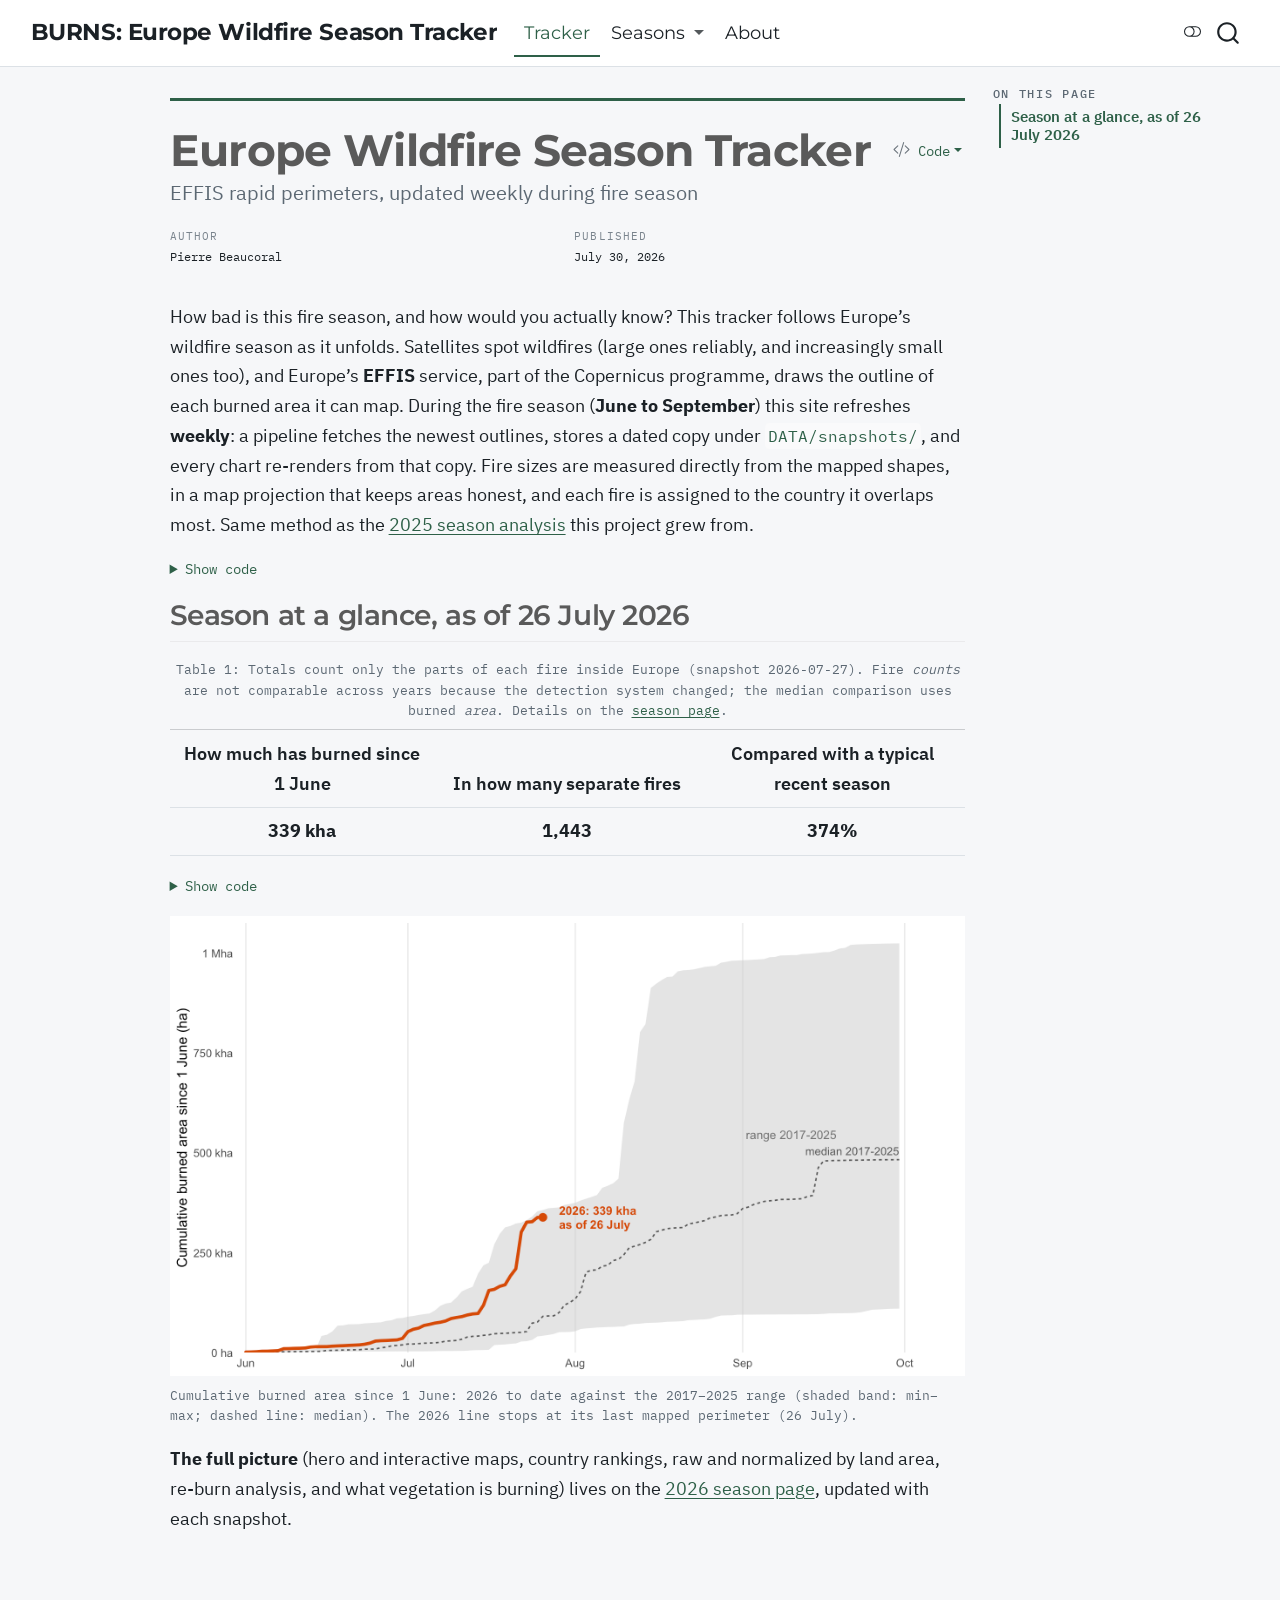
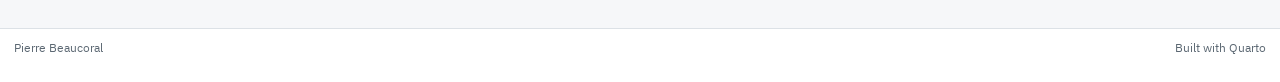
==== commit 0e9ed4fc: "Built site for gh-pages" ====
--- a/index.html
+++ b/index.html
@@ -7,7 +7,7 @@
 <meta name="viewport" content="width=device-width, initial-scale=1.0, user-scalable=yes">
 
 <meta name="author" content="Pierre Beaucoral">
-<meta name="dcterms.date" content="2026-07-28">
+<meta name="dcterms.date" content="2026-07-30">
 
 <title>Europe Wildfire Season Tracker – BURNS: Europe Wildfire Season Tracker</title>
 <style>
@@ -122,16 +122,12 @@
 
 <meta property="og:title" content="Europe Wildfire Season Tracker – BURNS: Europe Wildfire Season Tracker">
 <meta property="og:description" content="Tracking Europe’s wildfire season from EFFIS rapid perimeters, refreshed weekly during fire season.">
-<meta property="og:image" content="https://PierreBeaucoral.github.io/BURNS/assets/og-image.png">
+<meta property="og:image" content="assets/og-image.png">
 <meta property="og:site_name" content="BURNS: Europe Wildfire Season Tracker">
-<meta property="og:image:height" content="630">
-<meta property="og:image:width" content="1200">
 <meta name="twitter:title" content="Europe Wildfire Season Tracker – BURNS: Europe Wildfire Season Tracker">
 <meta name="twitter:description" content="EFFIS rapid perimeters, updated weekly during fire season">
-<meta name="twitter:image" content="https://PierreBeaucoral.github.io/BURNS/assets/og-image.png">
+<meta name="twitter:image" content="assets/og-image.png">
 <meta name="twitter:card" content="summary_large_image">
-<meta name="twitter:image-height" content="630">
-<meta name="twitter:image-width" content="1200">
 </head>
 
 <body class="nav-fixed quarto-light"><script id="quarto-html-before-body" type="application/javascript">
@@ -336,8 +332,8 @@
  <span class="dropdown-text">2026 (current)</span></a>
   </li>  
         <li>
-    <a class="dropdown-item" href="./index.html">
- <span class="dropdown-text">2025 (archive, coming)</span></a>
+    <a class="dropdown-item" href="./posts/2025.html">
+ <span class="dropdown-text">2025 (archive)</span></a>
   </li>  
     </ul>
   </li>
@@ -390,7 +386,7 @@
     <div>
     <div class="quarto-title-meta-heading">Published</div>
     <div class="quarto-title-meta-contents">
-      <p class="date">July 28, 2026</p>
+      <p class="date">July 30, 2026</p>
     </div>
   </div>
   
@@ -402,7 +398,7 @@
 </header>
 
 
-<p>How bad is this fire season, and how would you actually know? This tracker follows Europe’s wildfire season as it unfolds. Satellites spot wildfires (large ones reliably, and increasingly small ones too), and Europe’s <strong>EFFIS</strong> service, part of the Copernicus programme, draws the outline of each burned area it can map. During the fire season (<strong>June to September</strong>) this site refreshes <strong>weekly</strong>: a pipeline fetches the newest outlines, stores a dated copy under <code>DATA/snapshots/</code>, and every chart re-renders from that copy. Fire sizes are measured directly from the mapped shapes, in a map projection that keeps areas honest, and each fire is assigned to the country it overlaps most. Same method as the 2025 season analysis this project grew from.</p>
+<p>How bad is this fire season, and how would you actually know? This tracker follows Europe’s wildfire season as it unfolds. Satellites spot wildfires (large ones reliably, and increasingly small ones too), and Europe’s <strong>EFFIS</strong> service, part of the Copernicus programme, draws the outline of each burned area it can map. During the fire season (<strong>June to September</strong>) this site refreshes <strong>weekly</strong>: a pipeline fetches the newest outlines, stores a dated copy under <code>DATA/snapshots/</code>, and every chart re-renders from that copy. Fire sizes are measured directly from the mapped shapes, in a map projection that keeps areas honest, and each fire is assigned to the country it overlaps most. Same method as the <a href="./posts/2025.html">2025 season analysis</a> this project grew from.</p>
 <div class="cell">
 <details class="code-fold">
 <summary>Show code</summary>
@@ -642,7 +638,7 @@
     }
       var localhostRegex = new RegExp(/^(?:http|https):\/\/localhost\:?[0-9]*\//);
       var mailtoRegex = new RegExp(/^mailto:/);
-        var filterRegex = new RegExp("https:\/\/PierreBeaucoral\.github\.io\/BURNS\/");
+        var filterRegex = new RegExp('/' + window.location.host + '/');
       var isInternal = (href) => {
           return filterRegex.test(href) || localhostRegex.test(href) || mailtoRegex.test(href);
       }
@@ -992,7 +988,7 @@
 <span id="cb3-16"><a href="#cb3-16" aria-hidden="true" tabindex="-1"></a><span class="in">`DATA/snapshots/`</span>, and every chart re-renders from that copy. Fire sizes are</span>
 <span id="cb3-17"><a href="#cb3-17" aria-hidden="true" tabindex="-1"></a>measured directly from the mapped shapes, in a map projection that keeps</span>
 <span id="cb3-18"><a href="#cb3-18" aria-hidden="true" tabindex="-1"></a>areas honest, and each fire is assigned to the country it overlaps most. Same</span>
-<span id="cb3-19"><a href="#cb3-19" aria-hidden="true" tabindex="-1"></a>method as the 2025 season analysis this project grew from.</span>
+<span id="cb3-19"><a href="#cb3-19" aria-hidden="true" tabindex="-1"></a>method as the <span class="co">[</span><span class="ot">2025 season analysis</span><span class="co">](posts/2025.qmd)</span> this project grew from.</span>
 <span id="cb3-20"><a href="#cb3-20" aria-hidden="true" tabindex="-1"></a></span>
 <span id="cb3-23"><a href="#cb3-23" aria-hidden="true" tabindex="-1"></a><span class="in">```{r}</span></span>
 <span id="cb3-24"><a href="#cb3-24" aria-hidden="true" tabindex="-1"></a><span class="co">#| label: tracker-data</span></span>
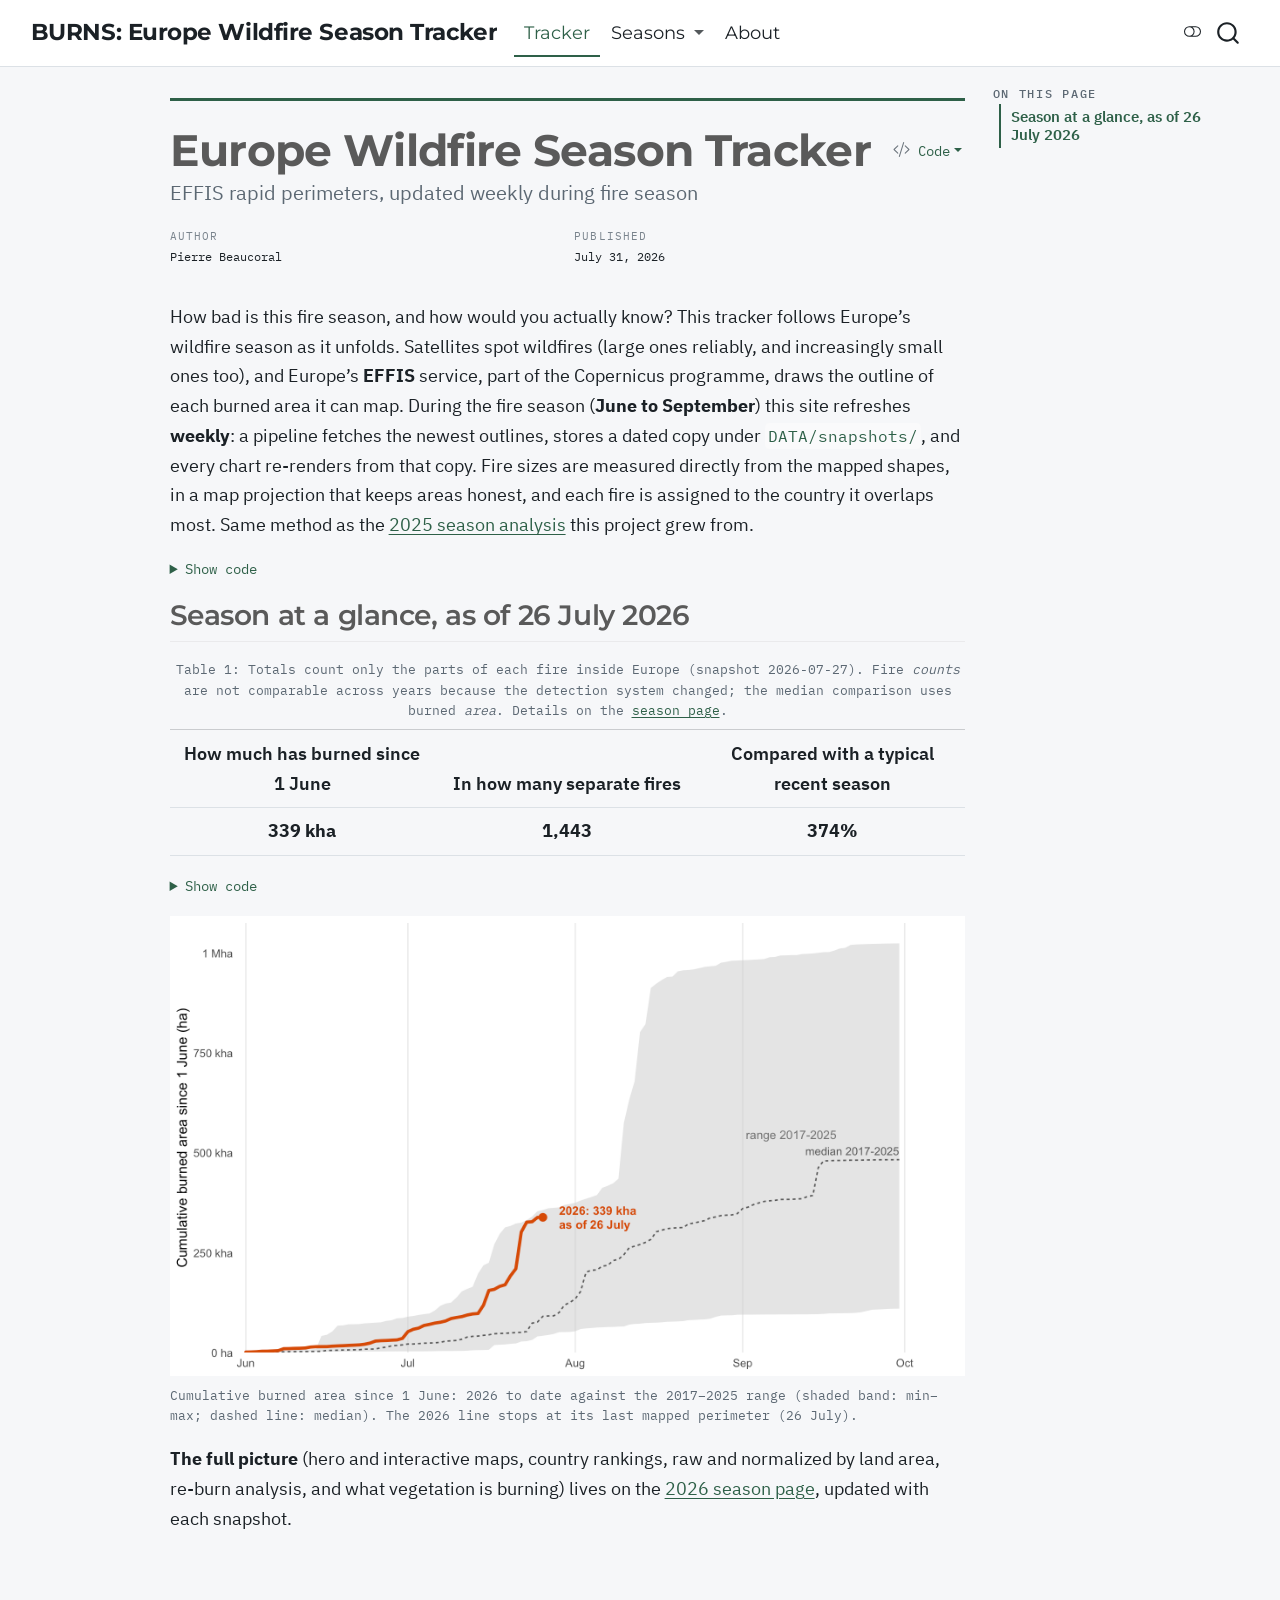
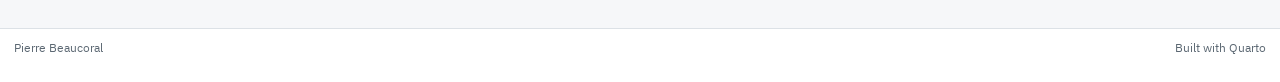
==== commit fa45c5ca: "Built site for gh-pages" ====
--- a/index.html
+++ b/index.html
@@ -7,7 +7,7 @@
 <meta name="viewport" content="width=device-width, initial-scale=1.0, user-scalable=yes">
 
 <meta name="author" content="Pierre Beaucoral">
-<meta name="dcterms.date" content="2026-07-30">
+<meta name="dcterms.date" content="2026-07-31">
 
 <title>Europe Wildfire Season Tracker – BURNS: Europe Wildfire Season Tracker</title>
 <style>
@@ -122,12 +122,16 @@
 
 <meta property="og:title" content="Europe Wildfire Season Tracker – BURNS: Europe Wildfire Season Tracker">
 <meta property="og:description" content="Tracking Europe’s wildfire season from EFFIS rapid perimeters, refreshed weekly during fire season.">
-<meta property="og:image" content="assets/og-image.png">
+<meta property="og:image" content="https://PierreBeaucoral.github.io/BURNS/assets/og-image.png">
 <meta property="og:site_name" content="BURNS: Europe Wildfire Season Tracker">
+<meta property="og:image:height" content="630">
+<meta property="og:image:width" content="1200">
 <meta name="twitter:title" content="Europe Wildfire Season Tracker – BURNS: Europe Wildfire Season Tracker">
 <meta name="twitter:description" content="EFFIS rapid perimeters, updated weekly during fire season">
-<meta name="twitter:image" content="assets/og-image.png">
+<meta name="twitter:image" content="https://PierreBeaucoral.github.io/BURNS/assets/og-image.png">
 <meta name="twitter:card" content="summary_large_image">
+<meta name="twitter:image-height" content="630">
+<meta name="twitter:image-width" content="1200">
 </head>
 
 <body class="nav-fixed quarto-light"><script id="quarto-html-before-body" type="application/javascript">
@@ -386,7 +390,7 @@
     <div>
     <div class="quarto-title-meta-heading">Published</div>
     <div class="quarto-title-meta-contents">
-      <p class="date">July 30, 2026</p>
+      <p class="date">July 31, 2026</p>
     </div>
   </div>
   
@@ -638,7 +642,7 @@
     }
       var localhostRegex = new RegExp(/^(?:http|https):\/\/localhost\:?[0-9]*\//);
       var mailtoRegex = new RegExp(/^mailto:/);
-        var filterRegex = new RegExp('/' + window.location.host + '/');
+        var filterRegex = new RegExp("https:\/\/PierreBeaucoral\.github\.io\/BURNS\/");
       var isInternal = (href) => {
           return filterRegex.test(href) || localhostRegex.test(href) || mailtoRegex.test(href);
       }
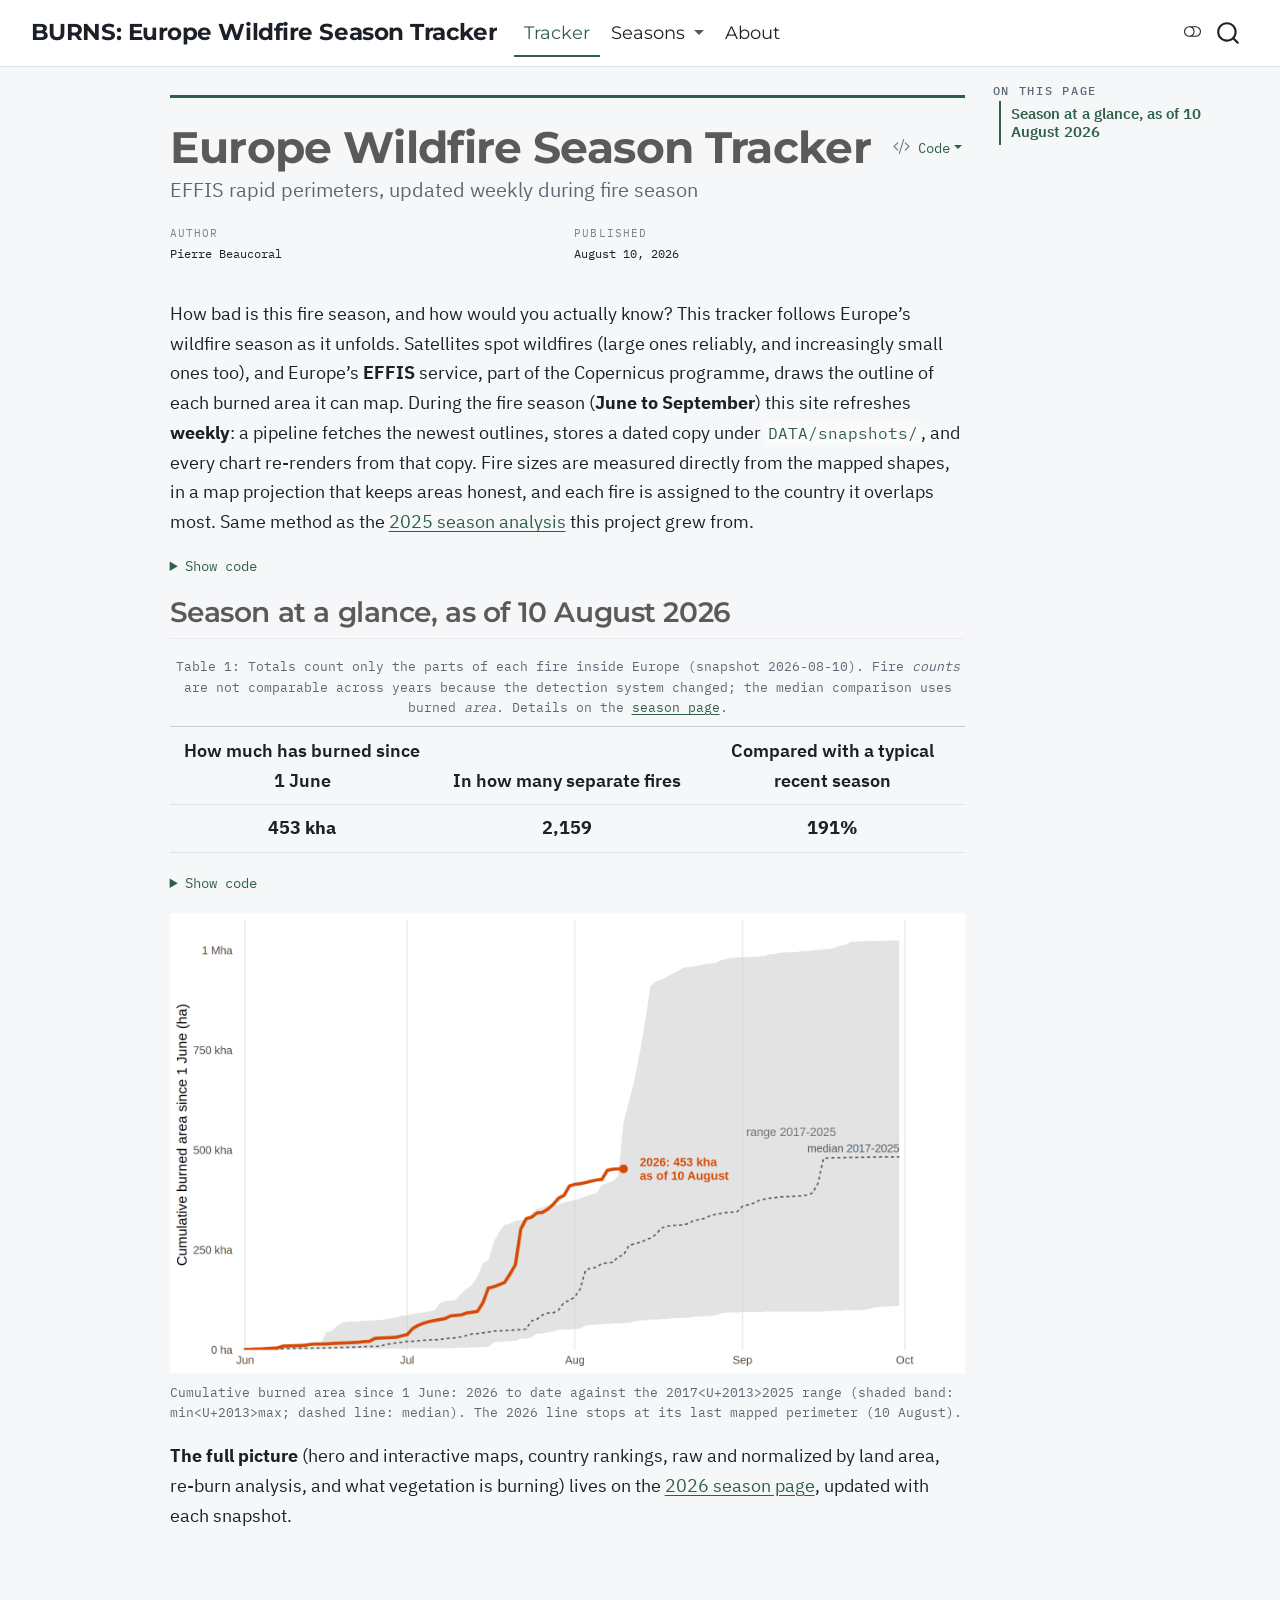
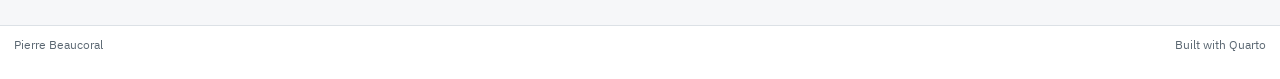
==== commit 60d2ada5: "Built site for gh-pages" ====
--- a/index.html
+++ b/index.html
@@ -2,22 +2,25 @@
 <html xmlns="http://www.w3.org/1999/xhtml" lang="en" xml:lang="en"><head>
 
 <meta charset="utf-8">
-<meta name="generator" content="quarto-1.9.37">
+<meta name="generator" content="quarto-1.10.18">
 
 <meta name="viewport" content="width=device-width, initial-scale=1.0, user-scalable=yes">
 
 <meta name="author" content="Pierre Beaucoral">
-<meta name="dcterms.date" content="2026-07-31">
+<meta name="dcterms.date" content="2026-08-10">
 
 <title>Europe Wildfire Season Tracker – BURNS: Europe Wildfire Season Tracker</title>
 <style>
 /* Default styles provided by pandoc.
 ** See https://pandoc.org/MANUAL.html#variables-for-html for config info.
 */
-code{white-space: pre-wrap;}
 span.smallcaps{font-variant: small-caps;}
-div.columns{display: flex; gap: min(4vw, 1.5em);}
-div.column{flex: auto; overflow-x: auto;}
+div.columns{display: flex; gap: 1.5em;}
+div.column{flex: auto;}
+@media screen {
+div.columns{gap: min(4vw, 1.5em);}
+div.column{overflow-x: auto;}
+}
 div.hanging-indent{margin-left: 1.5em; text-indent: -1.5em;}
 ul.task-list{list-style: none;}
 ul.task-list li input[type="checkbox"] {
@@ -77,14 +80,14 @@
 <script src="site_libs/quarto-html/tippy.umd.min.js"></script>
 <script src="site_libs/quarto-html/anchor.min.js"></script>
 <link href="site_libs/quarto-html/tippy.css" rel="stylesheet">
-<link href="site_libs/quarto-html/quarto-syntax-highlighting-05a949179507565c24e2f7a19fd6b84d.css" rel="stylesheet" class="quarto-color-scheme" id="quarto-text-highlighting-styles">
-<link href="site_libs/quarto-html/quarto-syntax-highlighting-dark-05a949179507565c24e2f7a19fd6b84d.css" rel="stylesheet" class="quarto-color-scheme quarto-color-alternate" id="quarto-text-highlighting-styles">
-<link href="site_libs/quarto-html/quarto-syntax-highlighting-05a949179507565c24e2f7a19fd6b84d.css" rel="stylesheet" class="quarto-color-scheme-extra" id="quarto-text-highlighting-styles">
+<link href="site_libs/quarto-html/quarto-syntax-highlighting-5fbf548766c7529f18dcfb3ed39adb88.css" rel="stylesheet" class="quarto-color-scheme" id="quarto-text-highlighting-styles">
+<link href="site_libs/quarto-html/quarto-syntax-highlighting-dark-5fbf548766c7529f18dcfb3ed39adb88.css" rel="stylesheet" class="quarto-color-scheme quarto-color-alternate" id="quarto-text-highlighting-styles">
+<link href="site_libs/quarto-html/quarto-syntax-highlighting-5fbf548766c7529f18dcfb3ed39adb88.css" rel="stylesheet" class="quarto-color-scheme-extra" id="quarto-text-highlighting-styles">
 <script src="site_libs/bootstrap/bootstrap.min.js"></script>
 <link href="site_libs/bootstrap/bootstrap-icons.css" rel="stylesheet">
-<link href="site_libs/bootstrap/bootstrap-fb583e8d694594de4cc770baedb0e4c8.min.css" rel="stylesheet" append-hash="true" class="quarto-color-scheme" id="quarto-bootstrap" data-mode="light">
-<link href="site_libs/bootstrap/bootstrap-dark-2b0ae64b11eca43a01ceb38b37be8589.min.css" rel="stylesheet" append-hash="true" class="quarto-color-scheme quarto-color-alternate" id="quarto-bootstrap" data-mode="dark">
-<link href="site_libs/bootstrap/bootstrap-fb583e8d694594de4cc770baedb0e4c8.min.css" rel="stylesheet" append-hash="true" class="quarto-color-scheme-extra" id="quarto-bootstrap" data-mode="light">
+<link href="site_libs/bootstrap/bootstrap-47f00db01415df6a91617d131f811e8c.min.css" rel="stylesheet" append-hash="true" class="quarto-color-scheme" id="quarto-bootstrap" data-mode="light">
+<link href="site_libs/bootstrap/bootstrap-dark-8eda285da83d4b7cf54e960dfdba5180.min.css" rel="stylesheet" append-hash="true" class="quarto-color-scheme quarto-color-alternate" id="quarto-bootstrap" data-mode="dark">
+<link href="site_libs/bootstrap/bootstrap-47f00db01415df6a91617d131f811e8c.min.css" rel="stylesheet" append-hash="true" class="quarto-color-scheme-extra" id="quarto-bootstrap" data-mode="light">
 <script src="site_libs/quarto-contrib/glightbox/glightbox.min.js"></script>
 <link href="site_libs/quarto-contrib/glightbox/glightbox.min.css" rel="stylesheet">
 <link href="site_libs/quarto-contrib/glightbox/lightbox.css" rel="stylesheet">
@@ -122,16 +125,12 @@
 
 <meta property="og:title" content="Europe Wildfire Season Tracker – BURNS: Europe Wildfire Season Tracker">
 <meta property="og:description" content="Tracking Europe’s wildfire season from EFFIS rapid perimeters, refreshed weekly during fire season.">
-<meta property="og:image" content="https://PierreBeaucoral.github.io/BURNS/assets/og-image.png">
+<meta property="og:image" content="assets/og-image.png">
 <meta property="og:site_name" content="BURNS: Europe Wildfire Season Tracker">
-<meta property="og:image:height" content="630">
-<meta property="og:image:width" content="1200">
 <meta name="twitter:title" content="Europe Wildfire Season Tracker – BURNS: Europe Wildfire Season Tracker">
 <meta name="twitter:description" content="EFFIS rapid perimeters, updated weekly during fire season">
-<meta name="twitter:image" content="https://PierreBeaucoral.github.io/BURNS/assets/og-image.png">
+<meta name="twitter:image" content="assets/og-image.png">
 <meta name="twitter:card" content="summary_large_image">
-<meta name="twitter:image-height" content="630">
-<meta name="twitter:image-width" content="1200">
 </head>
 
 <body class="nav-fixed quarto-light"><script id="quarto-html-before-body" type="application/javascript">
@@ -362,7 +361,7 @@
     <h2 id="toc-title">On this page</h2>
    
   <ul>
-  <li><a href="#season-at-a-glance-as-of-26-july-2026" id="toc-season-at-a-glance-as-of-26-july-2026" class="nav-link active" data-scroll-target="#season-at-a-glance-as-of-26-july-2026">Season at a glance, as of 26 July 2026</a></li>
+  <li><a href="#season-at-a-glance-as-of-10-august-2026" id="toc-season-at-a-glance-as-of-10-august-2026" class="nav-link active" data-scroll-target="#season-at-a-glance-as-of-10-august-2026">Season at a glance, as of 10 August 2026</a></li>
   </ul>
 </nav>
     </div>
@@ -390,7 +389,7 @@
     <div>
     <div class="quarto-title-meta-heading">Published</div>
     <div class="quarto-title-meta-contents">
-      <p class="date">July 31, 2026</p>
+      <p class="date">August 10, 2026</p>
     </div>
   </div>
   
@@ -451,12 +450,12 @@
 <span id="cb1-43"><a href="#cb1-43" aria-hidden="true" tabindex="-1"></a>)</span></code></pre></div><button title="Copy to Clipboard" class="code-copy-button"><i class="bi"></i></button></div>
 </details>
 </div>
-<section id="season-at-a-glance-as-of-26-july-2026" class="level2">
-<h2 class="anchored" data-anchor-id="season-at-a-glance-as-of-26-july-2026">Season at a glance, as of 26 July 2026</h2>
+<section id="season-at-a-glance-as-of-10-august-2026" class="level2">
+<h2 class="anchored" data-anchor-id="season-at-a-glance-as-of-10-august-2026">Season at a glance, as of 10 August 2026</h2>
 <div id="tbl-glance" class="quarto-float quarto-figure quarto-figure-center anchored">
 <figure class="quarto-float quarto-float-tbl figure">
 <figcaption class="quarto-float-caption-top quarto-float-caption quarto-float-tbl" id="tbl-glance-caption-0ceaefa1-69ba-4598-a22c-09a6ac19f8ca">
-Table&nbsp;1: Totals count only the parts of each fire inside Europe (snapshot 2026-07-27). Fire <em>counts</em> are not comparable across years because the detection system changed; the median comparison uses burned <em>area</em>. Details on the <a href="./posts/2026.html">season page</a>.
+Table&nbsp;1: Totals count only the parts of each fire inside Europe (snapshot 2026-08-10). Fire <em>counts</em> are not comparable across years because the detection system changed; the median comparison uses burned <em>area</em>. Details on the <a href="./posts/2026.html">season page</a>.
 </figcaption>
 <div aria-describedby="tbl-glance-caption-0ceaefa1-69ba-4598-a22c-09a6ac19f8ca">
 <table class="caption-top table">
@@ -474,9 +473,9 @@
 </thead>
 <tbody>
 <tr class="odd">
-<td style="text-align: center;"><strong>339 kha</strong></td>
-<td style="text-align: center;"><strong>1,443</strong></td>
-<td style="text-align: center;"><strong>374%</strong></td>
+<td style="text-align: center;"><strong>453 kha</strong></td>
+<td style="text-align: center;"><strong>2,159</strong></td>
+<td style="text-align: center;"><strong>191%</strong></td>
 </tr>
 </tbody>
 </table>
@@ -491,8 +490,8 @@
 <div class="cell-output-display">
 <div class="quarto-figure quarto-figure-center">
 <figure class="figure">
-<p><a href="index_files/figure-html/tracker-envelope-1.png" class="lightbox" data-gallery="quarto-lightbox-gallery-1" title="Cumulative burned area since 1 June: 2026 to date against the 2017–2025 range (shaded band: min–max; dashed line: median). The 2026 line stops at its last mapped perimeter (26 July)."><img src="index_files/figure-html/tracker-envelope-1.png" class="img-fluid figure-img" width="912" alt="Cumulative burned area since 1 June: 2026 to date against the 2017–2025 range (shaded band: min–max; dashed line: median). The 2026 line stops at its last mapped perimeter (26 July)."></a></p>
-<figcaption>Cumulative burned area since 1 June: 2026 to date against the 2017–2025 range (shaded band: min–max; dashed line: median). The 2026 line stops at its last mapped perimeter (26 July).</figcaption>
+<p><a href="index_files/figure-html/tracker-envelope-1.png" class="lightbox" data-gallery="quarto-lightbox-gallery-1" title="Cumulative burned area since 1 June: 2026 to date against the 2017<U+2013>2025 range (shaded band: min<U+2013>max; dashed line: median). The 2026 line stops at its last mapped perimeter (10 August)."><img src="index_files/figure-html/tracker-envelope-1.png" class="img-fluid figure-img" width="912" alt="Cumulative burned area since 1 June: 2026 to date against the 2017<U+2013>2025 range (shaded band: min<U+2013>max; dashed line: median). The 2026 line stops at its last mapped perimeter (10 August)."></a></p>
+<figcaption>Cumulative burned area since 1 June: 2026 to date against the 2017&lt;U+2013&gt;2025 range (shaded band: min&lt;U+2013&gt;max; dashed line: median). The 2026 line stops at its last mapped perimeter (10 August).</figcaption>
 </figure>
 </div>
 </div>
@@ -610,16 +609,16 @@
     }
     function toggleCodeHandler(show) {
       return function(e) {
-        const detailsSrc = window.document.querySelectorAll(".cell > details > .sourceCode");
-        for (let i=0; i<detailsSrc.length; i++) {
-          const details = detailsSrc[i].parentElement;
+        const cellDetails = window.document.querySelectorAll(".cell details.code-fold");
+        for (let i=0; i<cellDetails.length; i++) {
+          const details = cellDetails[i];
           if (show) {
             details.open = true;
           } else {
             details.removeAttribute("open");
           }
         }
-        const cellCodeDivs = window.document.querySelectorAll(".cell > .sourceCode");
+        const cellCodeDivs = window.document.querySelectorAll(".cell div.sourceCode.cell-code");
         const fromCls = show ? "hidden" : "unhidden";
         const toCls = show ? "unhidden" : "hidden";
         for (let i=0; i<cellCodeDivs.length; i++) {
@@ -642,7 +641,7 @@
     }
       var localhostRegex = new RegExp(/^(?:http|https):\/\/localhost\:?[0-9]*\//);
       var mailtoRegex = new RegExp(/^mailto:/);
-        var filterRegex = new RegExp("https:\/\/PierreBeaucoral\.github\.io\/BURNS\/");
+        var filterRegex = new RegExp('/' + window.location.host + '/');
       var isInternal = (href) => {
           return filterRegex.test(href) || localhostRegex.test(href) || mailtoRegex.test(href);
       }
--- a/site_libs/quarto-html/quarto-syntax-highlighting-5fbf548766c7529f18dcfb3ed39adb88.css
+++ b/site_libs/quarto-html/quarto-syntax-highlighting-5fbf548766c7529f18dcfb3ed39adb88.css
@@ -0,0 +1,220 @@
+/* quarto syntax highlight colors */
+:root {
+  --quarto-hl-al-color: #ef2929;
+  --quarto-hl-an-color: #8f5902;
+  --quarto-hl-at-color: #204a87;
+  --quarto-hl-bn-color: #0000cf;
+  --quarto-hl-ch-color: #4e9a06;
+  --quarto-hl-co-color: #8f5902;
+  --quarto-hl-cv-color: #8f5902;
+  --quarto-hl-cn-color: #8f5902;
+  --quarto-hl-cf-color: #204a87;
+  --quarto-hl-dt-color: #204a87;
+  --quarto-hl-dv-color: #0000cf;
+  --quarto-hl-do-color: #8f5902;
+  --quarto-hl-er-color: #a40000;
+  --quarto-hl-ex-color: inherit;
+  --quarto-hl-fl-color: #0000cf;
+  --quarto-hl-fu-color: #204a87;
+  --quarto-hl-im-color: inherit;
+  --quarto-hl-in-color: #8f5902;
+  --quarto-hl-kw-color: #204a87;
+  --quarto-hl-op-color: #ce5c00;
+  --quarto-hl-ot-color: #8f5902;
+  --quarto-hl-pp-color: #8f5902;
+  --quarto-hl-sc-color: #ce5c00;
+  --quarto-hl-ss-color: #4e9a06;
+  --quarto-hl-st-color: #4e9a06;
+  --quarto-hl-va-color: #000000;
+  --quarto-hl-vs-color: #4e9a06;
+  --quarto-hl-wa-color: #8f5902;
+}
+
+/* other quarto variables */
+:root {
+  --quarto-font-monospace: IBM Plex Mono, ui-monospace, SFMono-Regular, Menlo, Consolas, monospace;
+}
+
+/* syntax highlight based on Pandoc's rules */
+/* Alert */
+code span.al {
+  color: #ef2929;
+  font-style: inherit;
+}
+
+/* Annotation */
+code span.an {
+  color: #8f5902;
+  font-weight: bold;
+  font-style: italic;
+}
+
+/* Attribute */
+code span.at {
+  color: #204a87;
+  font-style: inherit;
+}
+
+/* BaseN */
+code span.bn {
+  color: #0000cf;
+  font-style: inherit;
+}
+
+/* ControlFlow */
+code span.cf {
+  color: #204a87;
+  font-weight: bold;
+  font-style: inherit;
+}
+
+/* Char */
+code span.ch {
+  color: #4e9a06;
+  font-style: inherit;
+}
+
+/* Constant */
+code span.cn {
+  color: #8f5902;
+  font-style: inherit;
+}
+
+/* Comment */
+code span.co {
+  color: #8f5902;
+  font-style: italic;
+}
+
+/* CommentVar */
+code span.cv {
+  color: #8f5902;
+  font-weight: bold;
+  font-style: italic;
+}
+
+/* Documentation */
+code span.do {
+  color: #8f5902;
+  font-weight: bold;
+  font-style: italic;
+}
+
+/* DataType */
+code span.dt {
+  color: #204a87;
+  font-style: inherit;
+}
+
+/* DecVal */
+code span.dv {
+  color: #0000cf;
+  font-style: inherit;
+}
+
+/* Error */
+code span.er {
+  color: #a40000;
+  font-weight: bold;
+  font-style: inherit;
+}
+
+/* Extension */
+code span.ex {
+  font-style: inherit;
+}
+
+/* Float */
+code span.fl {
+  color: #0000cf;
+  font-style: inherit;
+}
+
+/* Function */
+code span.fu {
+  color: #204a87;
+  font-weight: bold;
+  font-style: inherit;
+}
+
+/* Import */
+code span.im {
+  font-style: inherit;
+}
+
+/* Information */
+code span.in {
+  color: #8f5902;
+  font-weight: bold;
+  font-style: italic;
+}
+
+/* Keyword */
+code span.kw {
+  color: #204a87;
+  font-weight: bold;
+  font-style: inherit;
+}
+
+/* Operator */
+code span.op {
+  color: #ce5c00;
+  font-weight: bold;
+  font-style: inherit;
+}
+
+/* Other */
+code span.ot {
+  color: #8f5902;
+  font-style: inherit;
+}
+
+/* Preprocessor */
+code span.pp {
+  color: #8f5902;
+  font-style: italic;
+}
+
+/* SpecialChar */
+code span.sc {
+  color: #ce5c00;
+  font-weight: bold;
+  font-style: inherit;
+}
+
+/* SpecialString */
+code span.ss {
+  color: #4e9a06;
+  font-style: inherit;
+}
+
+/* String */
+code span.st {
+  color: #4e9a06;
+  font-style: inherit;
+}
+
+/* Variable */
+code span.va {
+  color: #000000;
+  font-style: inherit;
+}
+
+/* VerbatimString */
+code span.vs {
+  color: #4e9a06;
+  font-style: inherit;
+}
+
+/* Warning */
+code span.wa {
+  color: #8f5902;
+  font-weight: bold;
+  font-style: italic;
+}
+
+.prevent-inlining {
+  content: "</";
+}
+
+/*# sourceMappingURL=e953e836837468eb041f96e3c4fbbfba.css.map */
--- a/site_libs/quarto-html/quarto-syntax-highlighting-dark-5fbf548766c7529f18dcfb3ed39adb88.css
+++ b/site_libs/quarto-html/quarto-syntax-highlighting-dark-5fbf548766c7529f18dcfb3ed39adb88.css
@@ -0,0 +1,220 @@
+/* quarto syntax highlight colors */
+:root {
+  --quarto-hl-al-color: #ef2929;
+  --quarto-hl-an-color: #8f5902;
+  --quarto-hl-at-color: #204a87;
+  --quarto-hl-bn-color: #0000cf;
+  --quarto-hl-ch-color: #4e9a06;
+  --quarto-hl-co-color: #8f5902;
+  --quarto-hl-cv-color: #8f5902;
+  --quarto-hl-cn-color: #8f5902;
+  --quarto-hl-cf-color: #204a87;
+  --quarto-hl-dt-color: #204a87;
+  --quarto-hl-dv-color: #0000cf;
+  --quarto-hl-do-color: #8f5902;
+  --quarto-hl-er-color: #a40000;
+  --quarto-hl-ex-color: inherit;
+  --quarto-hl-fl-color: #0000cf;
+  --quarto-hl-fu-color: #204a87;
+  --quarto-hl-im-color: inherit;
+  --quarto-hl-in-color: #8f5902;
+  --quarto-hl-kw-color: #204a87;
+  --quarto-hl-op-color: #ce5c00;
+  --quarto-hl-ot-color: #8f5902;
+  --quarto-hl-pp-color: #8f5902;
+  --quarto-hl-sc-color: #ce5c00;
+  --quarto-hl-ss-color: #4e9a06;
+  --quarto-hl-st-color: #4e9a06;
+  --quarto-hl-va-color: #000000;
+  --quarto-hl-vs-color: #4e9a06;
+  --quarto-hl-wa-color: #8f5902;
+}
+
+/* other quarto variables */
+:root {
+  --quarto-font-monospace: IBM Plex Mono, ui-monospace, SFMono-Regular, Menlo, Consolas, monospace;
+}
+
+/* syntax highlight based on Pandoc's rules */
+/* Alert */
+code span.al {
+  color: #ef2929;
+  font-style: inherit;
+}
+
+/* Annotation */
+code span.an {
+  color: #8f5902;
+  font-weight: bold;
+  font-style: italic;
+}
+
+/* Attribute */
+code span.at {
+  color: #204a87;
+  font-style: inherit;
+}
+
+/* BaseN */
+code span.bn {
+  color: #0000cf;
+  font-style: inherit;
+}
+
+/* ControlFlow */
+code span.cf {
+  color: #204a87;
+  font-weight: bold;
+  font-style: inherit;
+}
+
+/* Char */
+code span.ch {
+  color: #4e9a06;
+  font-style: inherit;
+}
+
+/* Constant */
+code span.cn {
+  color: #8f5902;
+  font-style: inherit;
+}
+
+/* Comment */
+code span.co {
+  color: #8f5902;
+  font-style: italic;
+}
+
+/* CommentVar */
+code span.cv {
+  color: #8f5902;
+  font-weight: bold;
+  font-style: italic;
+}
+
+/* Documentation */
+code span.do {
+  color: #8f5902;
+  font-weight: bold;
+  font-style: italic;
+}
+
+/* DataType */
+code span.dt {
+  color: #204a87;
+  font-style: inherit;
+}
+
+/* DecVal */
+code span.dv {
+  color: #0000cf;
+  font-style: inherit;
+}
+
+/* Error */
+code span.er {
+  color: #a40000;
+  font-weight: bold;
+  font-style: inherit;
+}
+
+/* Extension */
+code span.ex {
+  font-style: inherit;
+}
+
+/* Float */
+code span.fl {
+  color: #0000cf;
+  font-style: inherit;
+}
+
+/* Function */
+code span.fu {
+  color: #204a87;
+  font-weight: bold;
+  font-style: inherit;
+}
+
+/* Import */
+code span.im {
+  font-style: inherit;
+}
+
+/* Information */
+code span.in {
+  color: #8f5902;
+  font-weight: bold;
+  font-style: italic;
+}
+
+/* Keyword */
+code span.kw {
+  color: #204a87;
+  font-weight: bold;
+  font-style: inherit;
+}
+
+/* Operator */
+code span.op {
+  color: #ce5c00;
+  font-weight: bold;
+  font-style: inherit;
+}
+
+/* Other */
+code span.ot {
+  color: #8f5902;
+  font-style: inherit;
+}
+
+/* Preprocessor */
+code span.pp {
+  color: #8f5902;
+  font-style: italic;
+}
+
+/* SpecialChar */
+code span.sc {
+  color: #ce5c00;
+  font-weight: bold;
+  font-style: inherit;
+}
+
+/* SpecialString */
+code span.ss {
+  color: #4e9a06;
+  font-style: inherit;
+}
+
+/* String */
+code span.st {
+  color: #4e9a06;
+  font-style: inherit;
+}
+
+/* Variable */
+code span.va {
+  color: #000000;
+  font-style: inherit;
+}
+
+/* VerbatimString */
+code span.vs {
+  color: #4e9a06;
+  font-style: inherit;
+}
+
+/* Warning */
+code span.wa {
+  color: #8f5902;
+  font-weight: bold;
+  font-style: italic;
+}
+
+.prevent-inlining {
+  content: "</";
+}
+
+/*# sourceMappingURL=e953e836837468eb041f96e3c4fbbfba.css.map */
--- a/site_libs/quarto-html/quarto-syntax-highlighting-5fbf548766c7529f18dcfb3ed39adb88.css
+++ b/site_libs/quarto-html/quarto-syntax-highlighting-5fbf548766c7529f18dcfb3ed39adb88.css
@@ -0,0 +1,220 @@
+/* quarto syntax highlight colors */
+:root {
+  --quarto-hl-al-color: #ef2929;
+  --quarto-hl-an-color: #8f5902;
+  --quarto-hl-at-color: #204a87;
+  --quarto-hl-bn-color: #0000cf;
+  --quarto-hl-ch-color: #4e9a06;
+  --quarto-hl-co-color: #8f5902;
+  --quarto-hl-cv-color: #8f5902;
+  --quarto-hl-cn-color: #8f5902;
+  --quarto-hl-cf-color: #204a87;
+  --quarto-hl-dt-color: #204a87;
+  --quarto-hl-dv-color: #0000cf;
+  --quarto-hl-do-color: #8f5902;
+  --quarto-hl-er-color: #a40000;
+  --quarto-hl-ex-color: inherit;
+  --quarto-hl-fl-color: #0000cf;
+  --quarto-hl-fu-color: #204a87;
+  --quarto-hl-im-color: inherit;
+  --quarto-hl-in-color: #8f5902;
+  --quarto-hl-kw-color: #204a87;
+  --quarto-hl-op-color: #ce5c00;
+  --quarto-hl-ot-color: #8f5902;
+  --quarto-hl-pp-color: #8f5902;
+  --quarto-hl-sc-color: #ce5c00;
+  --quarto-hl-ss-color: #4e9a06;
+  --quarto-hl-st-color: #4e9a06;
+  --quarto-hl-va-color: #000000;
+  --quarto-hl-vs-color: #4e9a06;
+  --quarto-hl-wa-color: #8f5902;
+}
+
+/* other quarto variables */
+:root {
+  --quarto-font-monospace: IBM Plex Mono, ui-monospace, SFMono-Regular, Menlo, Consolas, monospace;
+}
+
+/* syntax highlight based on Pandoc's rules */
+/* Alert */
+code span.al {
+  color: #ef2929;
+  font-style: inherit;
+}
+
+/* Annotation */
+code span.an {
+  color: #8f5902;
+  font-weight: bold;
+  font-style: italic;
+}
+
+/* Attribute */
+code span.at {
+  color: #204a87;
+  font-style: inherit;
+}
+
+/* BaseN */
+code span.bn {
+  color: #0000cf;
+  font-style: inherit;
+}
+
+/* ControlFlow */
+code span.cf {
+  color: #204a87;
+  font-weight: bold;
+  font-style: inherit;
+}
+
+/* Char */
+code span.ch {
+  color: #4e9a06;
+  font-style: inherit;
+}
+
+/* Constant */
+code span.cn {
+  color: #8f5902;
+  font-style: inherit;
+}
+
+/* Comment */
+code span.co {
+  color: #8f5902;
+  font-style: italic;
+}
+
+/* CommentVar */
+code span.cv {
+  color: #8f5902;
+  font-weight: bold;
+  font-style: italic;
+}
+
+/* Documentation */
+code span.do {
+  color: #8f5902;
+  font-weight: bold;
+  font-style: italic;
+}
+
+/* DataType */
+code span.dt {
+  color: #204a87;
+  font-style: inherit;
+}
+
+/* DecVal */
+code span.dv {
+  color: #0000cf;
+  font-style: inherit;
+}
+
+/* Error */
+code span.er {
+  color: #a40000;
+  font-weight: bold;
+  font-style: inherit;
+}
+
+/* Extension */
+code span.ex {
+  font-style: inherit;
+}
+
+/* Float */
+code span.fl {
+  color: #0000cf;
+  font-style: inherit;
+}
+
+/* Function */
+code span.fu {
+  color: #204a87;
+  font-weight: bold;
+  font-style: inherit;
+}
+
+/* Import */
+code span.im {
+  font-style: inherit;
+}
+
+/* Information */
+code span.in {
+  color: #8f5902;
+  font-weight: bold;
+  font-style: italic;
+}
+
+/* Keyword */
+code span.kw {
+  color: #204a87;
+  font-weight: bold;
+  font-style: inherit;
+}
+
+/* Operator */
+code span.op {
+  color: #ce5c00;
+  font-weight: bold;
+  font-style: inherit;
+}
+
+/* Other */
+code span.ot {
+  color: #8f5902;
+  font-style: inherit;
+}
+
+/* Preprocessor */
+code span.pp {
+  color: #8f5902;
+  font-style: italic;
+}
+
+/* SpecialChar */
+code span.sc {
+  color: #ce5c00;
+  font-weight: bold;
+  font-style: inherit;
+}
+
+/* SpecialString */
+code span.ss {
+  color: #4e9a06;
+  font-style: inherit;
+}
+
+/* String */
+code span.st {
+  color: #4e9a06;
+  font-style: inherit;
+}
+
+/* Variable */
+code span.va {
+  color: #000000;
+  font-style: inherit;
+}
+
+/* VerbatimString */
+code span.vs {
+  color: #4e9a06;
+  font-style: inherit;
+}
+
+/* Warning */
+code span.wa {
+  color: #8f5902;
+  font-weight: bold;
+  font-style: italic;
+}
+
+.prevent-inlining {
+  content: "</";
+}
+
+/*# sourceMappingURL=e953e836837468eb041f96e3c4fbbfba.css.map */
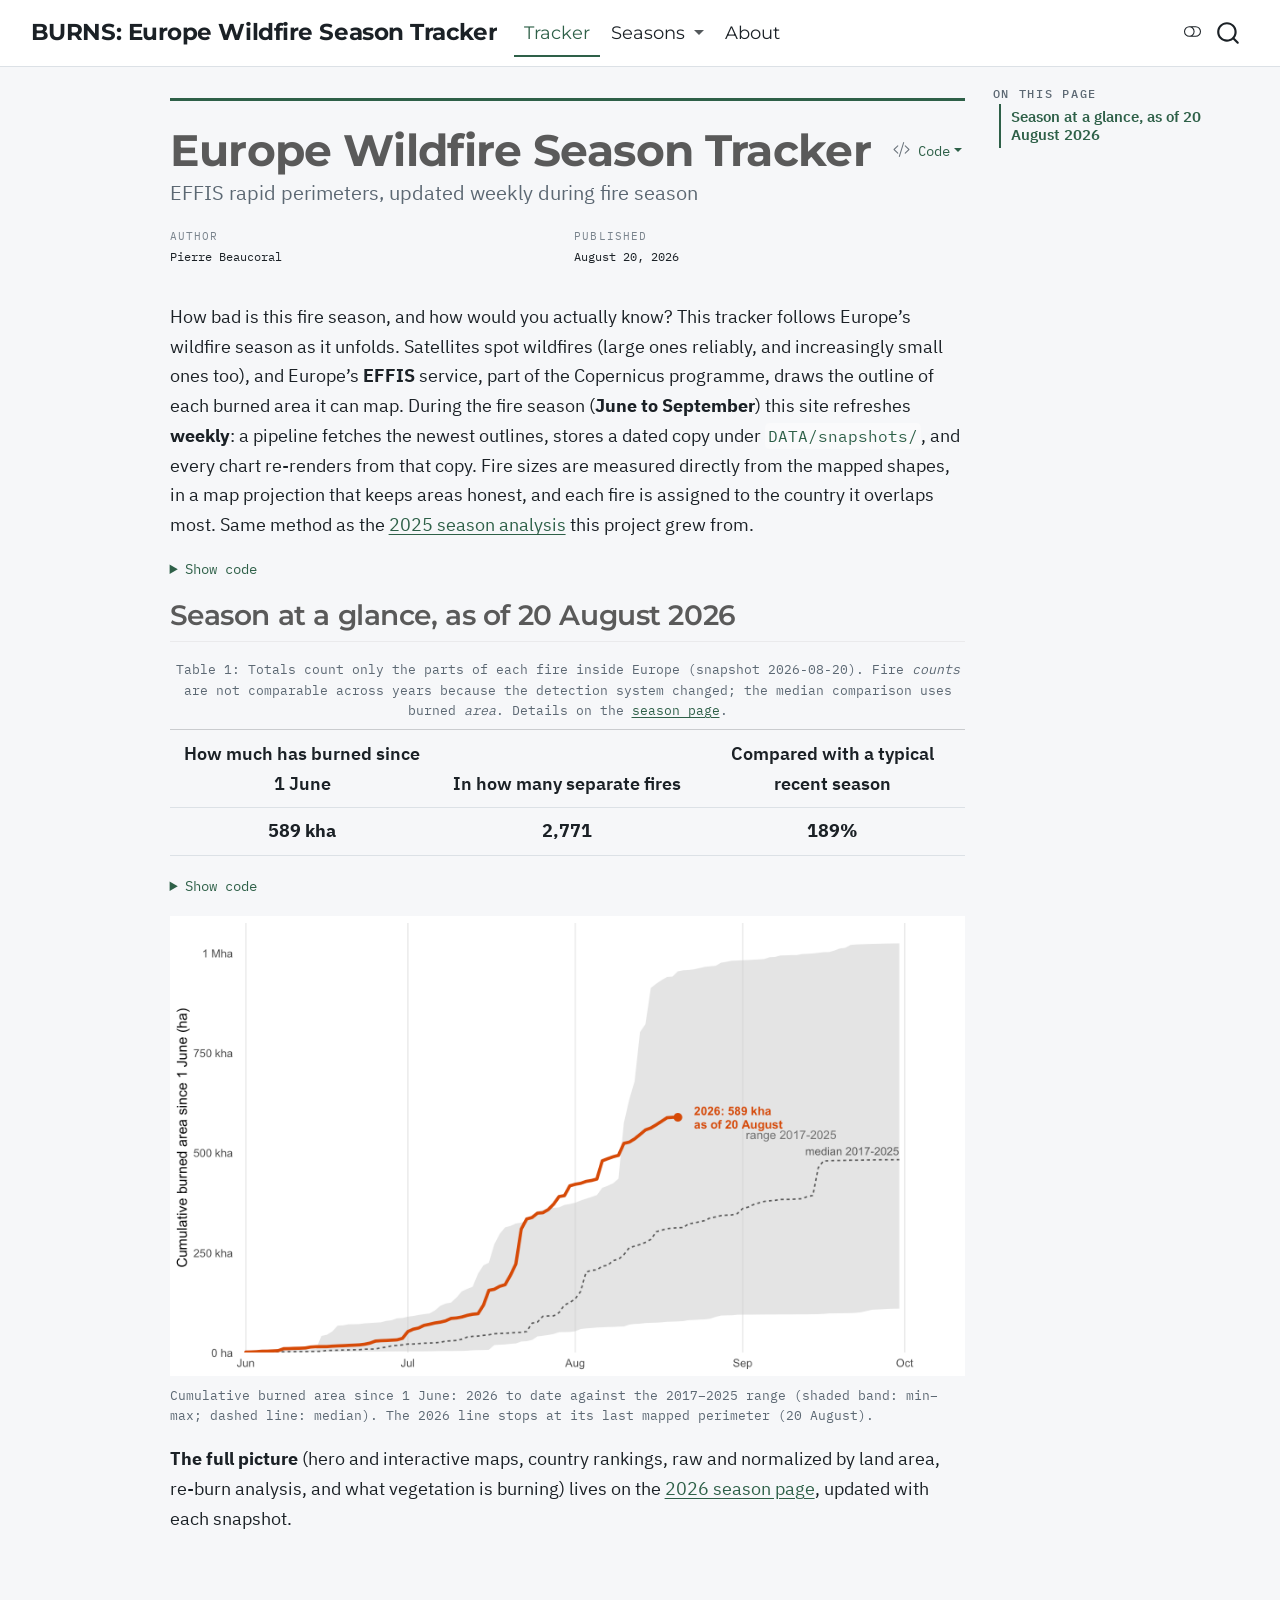
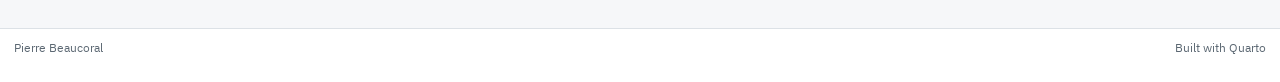
==== commit 34825d5d: "Built site for gh-pages" ====
--- a/index.html
+++ b/index.html
@@ -2,25 +2,22 @@
 <html xmlns="http://www.w3.org/1999/xhtml" lang="en" xml:lang="en"><head>
 
 <meta charset="utf-8">
-<meta name="generator" content="quarto-1.10.18">
+<meta name="generator" content="quarto-1.9.37">
 
 <meta name="viewport" content="width=device-width, initial-scale=1.0, user-scalable=yes">
 
 <meta name="author" content="Pierre Beaucoral">
-<meta name="dcterms.date" content="2026-08-10">
+<meta name="dcterms.date" content="2026-08-20">
 
 <title>Europe Wildfire Season Tracker – BURNS: Europe Wildfire Season Tracker</title>
 <style>
 /* Default styles provided by pandoc.
 ** See https://pandoc.org/MANUAL.html#variables-for-html for config info.
 */
+code{white-space: pre-wrap;}
 span.smallcaps{font-variant: small-caps;}
-div.columns{display: flex; gap: 1.5em;}
-div.column{flex: auto;}
-@media screen {
-div.columns{gap: min(4vw, 1.5em);}
-div.column{overflow-x: auto;}
-}
+div.columns{display: flex; gap: min(4vw, 1.5em);}
+div.column{flex: auto; overflow-x: auto;}
 div.hanging-indent{margin-left: 1.5em; text-indent: -1.5em;}
 ul.task-list{list-style: none;}
 ul.task-list li input[type="checkbox"] {
@@ -80,14 +77,14 @@
 <script src="site_libs/quarto-html/tippy.umd.min.js"></script>
 <script src="site_libs/quarto-html/anchor.min.js"></script>
 <link href="site_libs/quarto-html/tippy.css" rel="stylesheet">
-<link href="site_libs/quarto-html/quarto-syntax-highlighting-5fbf548766c7529f18dcfb3ed39adb88.css" rel="stylesheet" class="quarto-color-scheme" id="quarto-text-highlighting-styles">
-<link href="site_libs/quarto-html/quarto-syntax-highlighting-dark-5fbf548766c7529f18dcfb3ed39adb88.css" rel="stylesheet" class="quarto-color-scheme quarto-color-alternate" id="quarto-text-highlighting-styles">
-<link href="site_libs/quarto-html/quarto-syntax-highlighting-5fbf548766c7529f18dcfb3ed39adb88.css" rel="stylesheet" class="quarto-color-scheme-extra" id="quarto-text-highlighting-styles">
+<link href="site_libs/quarto-html/quarto-syntax-highlighting-05a949179507565c24e2f7a19fd6b84d.css" rel="stylesheet" class="quarto-color-scheme" id="quarto-text-highlighting-styles">
+<link href="site_libs/quarto-html/quarto-syntax-highlighting-dark-05a949179507565c24e2f7a19fd6b84d.css" rel="stylesheet" class="quarto-color-scheme quarto-color-alternate" id="quarto-text-highlighting-styles">
+<link href="site_libs/quarto-html/quarto-syntax-highlighting-05a949179507565c24e2f7a19fd6b84d.css" rel="stylesheet" class="quarto-color-scheme-extra" id="quarto-text-highlighting-styles">
 <script src="site_libs/bootstrap/bootstrap.min.js"></script>
 <link href="site_libs/bootstrap/bootstrap-icons.css" rel="stylesheet">
-<link href="site_libs/bootstrap/bootstrap-47f00db01415df6a91617d131f811e8c.min.css" rel="stylesheet" append-hash="true" class="quarto-color-scheme" id="quarto-bootstrap" data-mode="light">
-<link href="site_libs/bootstrap/bootstrap-dark-8eda285da83d4b7cf54e960dfdba5180.min.css" rel="stylesheet" append-hash="true" class="quarto-color-scheme quarto-color-alternate" id="quarto-bootstrap" data-mode="dark">
-<link href="site_libs/bootstrap/bootstrap-47f00db01415df6a91617d131f811e8c.min.css" rel="stylesheet" append-hash="true" class="quarto-color-scheme-extra" id="quarto-bootstrap" data-mode="light">
+<link href="site_libs/bootstrap/bootstrap-fb583e8d694594de4cc770baedb0e4c8.min.css" rel="stylesheet" append-hash="true" class="quarto-color-scheme" id="quarto-bootstrap" data-mode="light">
+<link href="site_libs/bootstrap/bootstrap-dark-2b0ae64b11eca43a01ceb38b37be8589.min.css" rel="stylesheet" append-hash="true" class="quarto-color-scheme quarto-color-alternate" id="quarto-bootstrap" data-mode="dark">
+<link href="site_libs/bootstrap/bootstrap-fb583e8d694594de4cc770baedb0e4c8.min.css" rel="stylesheet" append-hash="true" class="quarto-color-scheme-extra" id="quarto-bootstrap" data-mode="light">
 <script src="site_libs/quarto-contrib/glightbox/glightbox.min.js"></script>
 <link href="site_libs/quarto-contrib/glightbox/glightbox.min.css" rel="stylesheet">
 <link href="site_libs/quarto-contrib/glightbox/lightbox.css" rel="stylesheet">
@@ -361,7 +358,7 @@
     <h2 id="toc-title">On this page</h2>
    
   <ul>
-  <li><a href="#season-at-a-glance-as-of-10-august-2026" id="toc-season-at-a-glance-as-of-10-august-2026" class="nav-link active" data-scroll-target="#season-at-a-glance-as-of-10-august-2026">Season at a glance, as of 10 August 2026</a></li>
+  <li><a href="#season-at-a-glance-as-of-20-august-2026" id="toc-season-at-a-glance-as-of-20-august-2026" class="nav-link active" data-scroll-target="#season-at-a-glance-as-of-20-august-2026">Season at a glance, as of 20 August 2026</a></li>
   </ul>
 </nav>
     </div>
@@ -389,7 +386,7 @@
     <div>
     <div class="quarto-title-meta-heading">Published</div>
     <div class="quarto-title-meta-contents">
-      <p class="date">August 10, 2026</p>
+      <p class="date">August 20, 2026</p>
     </div>
   </div>
   
@@ -450,12 +447,12 @@
 <span id="cb1-43"><a href="#cb1-43" aria-hidden="true" tabindex="-1"></a>)</span></code></pre></div><button title="Copy to Clipboard" class="code-copy-button"><i class="bi"></i></button></div>
 </details>
 </div>
-<section id="season-at-a-glance-as-of-10-august-2026" class="level2">
-<h2 class="anchored" data-anchor-id="season-at-a-glance-as-of-10-august-2026">Season at a glance, as of 10 August 2026</h2>
+<section id="season-at-a-glance-as-of-20-august-2026" class="level2">
+<h2 class="anchored" data-anchor-id="season-at-a-glance-as-of-20-august-2026">Season at a glance, as of 20 August 2026</h2>
 <div id="tbl-glance" class="quarto-float quarto-figure quarto-figure-center anchored">
 <figure class="quarto-float quarto-float-tbl figure">
 <figcaption class="quarto-float-caption-top quarto-float-caption quarto-float-tbl" id="tbl-glance-caption-0ceaefa1-69ba-4598-a22c-09a6ac19f8ca">
-Table&nbsp;1: Totals count only the parts of each fire inside Europe (snapshot 2026-08-10). Fire <em>counts</em> are not comparable across years because the detection system changed; the median comparison uses burned <em>area</em>. Details on the <a href="./posts/2026.html">season page</a>.
+Table&nbsp;1: Totals count only the parts of each fire inside Europe (snapshot 2026-08-20). Fire <em>counts</em> are not comparable across years because the detection system changed; the median comparison uses burned <em>area</em>. Details on the <a href="./posts/2026.html">season page</a>.
 </figcaption>
 <div aria-describedby="tbl-glance-caption-0ceaefa1-69ba-4598-a22c-09a6ac19f8ca">
 <table class="caption-top table">
@@ -473,9 +470,9 @@
 </thead>
 <tbody>
 <tr class="odd">
-<td style="text-align: center;"><strong>453 kha</strong></td>
-<td style="text-align: center;"><strong>2,159</strong></td>
-<td style="text-align: center;"><strong>191%</strong></td>
+<td style="text-align: center;"><strong>589 kha</strong></td>
+<td style="text-align: center;"><strong>2,771</strong></td>
+<td style="text-align: center;"><strong>189%</strong></td>
 </tr>
 </tbody>
 </table>
@@ -490,8 +487,8 @@
 <div class="cell-output-display">
 <div class="quarto-figure quarto-figure-center">
 <figure class="figure">
-<p><a href="index_files/figure-html/tracker-envelope-1.png" class="lightbox" data-gallery="quarto-lightbox-gallery-1" title="Cumulative burned area since 1 June: 2026 to date against the 2017<U+2013>2025 range (shaded band: min<U+2013>max; dashed line: median). The 2026 line stops at its last mapped perimeter (10 August)."><img src="index_files/figure-html/tracker-envelope-1.png" class="img-fluid figure-img" width="912" alt="Cumulative burned area since 1 June: 2026 to date against the 2017<U+2013>2025 range (shaded band: min<U+2013>max; dashed line: median). The 2026 line stops at its last mapped perimeter (10 August)."></a></p>
-<figcaption>Cumulative burned area since 1 June: 2026 to date against the 2017&lt;U+2013&gt;2025 range (shaded band: min&lt;U+2013&gt;max; dashed line: median). The 2026 line stops at its last mapped perimeter (10 August).</figcaption>
+<p><a href="index_files/figure-html/tracker-envelope-1.png" class="lightbox" data-gallery="quarto-lightbox-gallery-1" title="Cumulative burned area since 1 June: 2026 to date against the 2017–2025 range (shaded band: min–max; dashed line: median). The 2026 line stops at its last mapped perimeter (20 August)."><img src="index_files/figure-html/tracker-envelope-1.png" class="img-fluid figure-img" width="912" alt="Cumulative burned area since 1 June: 2026 to date against the 2017–2025 range (shaded band: min–max; dashed line: median). The 2026 line stops at its last mapped perimeter (20 August)."></a></p>
+<figcaption>Cumulative burned area since 1 June: 2026 to date against the 2017–2025 range (shaded band: min–max; dashed line: median). The 2026 line stops at its last mapped perimeter (20 August).</figcaption>
 </figure>
 </div>
 </div>
@@ -609,16 +606,16 @@
     }
     function toggleCodeHandler(show) {
       return function(e) {
-        const cellDetails = window.document.querySelectorAll(".cell details.code-fold");
-        for (let i=0; i<cellDetails.length; i++) {
-          const details = cellDetails[i];
+        const detailsSrc = window.document.querySelectorAll(".cell > details > .sourceCode");
+        for (let i=0; i<detailsSrc.length; i++) {
+          const details = detailsSrc[i].parentElement;
           if (show) {
             details.open = true;
           } else {
             details.removeAttribute("open");
           }
         }
-        const cellCodeDivs = window.document.querySelectorAll(".cell div.sourceCode.cell-code");
+        const cellCodeDivs = window.document.querySelectorAll(".cell > .sourceCode");
         const fromCls = show ? "hidden" : "unhidden";
         const toCls = show ? "unhidden" : "hidden";
         for (let i=0; i<cellCodeDivs.length; i++) {
--- a/site_libs/quarto-html/quarto-syntax-highlighting-05a949179507565c24e2f7a19fd6b84d.css
+++ b/site_libs/quarto-html/quarto-syntax-highlighting-05a949179507565c24e2f7a19fd6b84d.css
@@ -0,0 +1,220 @@
+/* quarto syntax highlight colors */
+:root {
+  --quarto-hl-al-color: #ef2929;
+  --quarto-hl-an-color: #8f5902;
+  --quarto-hl-at-color: #204a87;
+  --quarto-hl-bn-color: #0000cf;
+  --quarto-hl-ch-color: #4e9a06;
+  --quarto-hl-co-color: #8f5902;
+  --quarto-hl-cv-color: #8f5902;
+  --quarto-hl-cn-color: #8f5902;
+  --quarto-hl-cf-color: #204a87;
+  --quarto-hl-dt-color: #204a87;
+  --quarto-hl-dv-color: #0000cf;
+  --quarto-hl-do-color: #8f5902;
+  --quarto-hl-er-color: #a40000;
+  --quarto-hl-ex-color: inherit;
+  --quarto-hl-fl-color: #0000cf;
+  --quarto-hl-fu-color: #204a87;
+  --quarto-hl-im-color: inherit;
+  --quarto-hl-in-color: #8f5902;
+  --quarto-hl-kw-color: #204a87;
+  --quarto-hl-op-color: #ce5c00;
+  --quarto-hl-ot-color: #8f5902;
+  --quarto-hl-pp-color: #8f5902;
+  --quarto-hl-sc-color: #ce5c00;
+  --quarto-hl-ss-color: #4e9a06;
+  --quarto-hl-st-color: #4e9a06;
+  --quarto-hl-va-color: #000000;
+  --quarto-hl-vs-color: #4e9a06;
+  --quarto-hl-wa-color: #8f5902;
+}
+
+/* other quarto variables */
+:root {
+  --quarto-font-monospace: IBM Plex Mono, ui-monospace, SFMono-Regular, Menlo, Consolas, monospace;
+}
+
+/* syntax highlight based on Pandoc's rules */
+/* Alert */
+code span.al {
+  color: #ef2929;
+  font-style: inherit;
+}
+
+/* Annotation */
+code span.an {
+  color: #8f5902;
+  font-weight: bold;
+  font-style: italic;
+}
+
+/* Attribute */
+code span.at {
+  color: #204a87;
+  font-style: inherit;
+}
+
+/* BaseN */
+code span.bn {
+  color: #0000cf;
+  font-style: inherit;
+}
+
+/* ControlFlow */
+code span.cf {
+  color: #204a87;
+  font-weight: bold;
+  font-style: inherit;
+}
+
+/* Char */
+code span.ch {
+  color: #4e9a06;
+  font-style: inherit;
+}
+
+/* Constant */
+code span.cn {
+  color: #8f5902;
+  font-style: inherit;
+}
+
+/* Comment */
+code span.co {
+  color: #8f5902;
+  font-style: italic;
+}
+
+/* CommentVar */
+code span.cv {
+  color: #8f5902;
+  font-weight: bold;
+  font-style: italic;
+}
+
+/* Documentation */
+code span.do {
+  color: #8f5902;
+  font-weight: bold;
+  font-style: italic;
+}
+
+/* DataType */
+code span.dt {
+  color: #204a87;
+  font-style: inherit;
+}
+
+/* DecVal */
+code span.dv {
+  color: #0000cf;
+  font-style: inherit;
+}
+
+/* Error */
+code span.er {
+  color: #a40000;
+  font-weight: bold;
+  font-style: inherit;
+}
+
+/* Extension */
+code span.ex {
+  font-style: inherit;
+}
+
+/* Float */
+code span.fl {
+  color: #0000cf;
+  font-style: inherit;
+}
+
+/* Function */
+code span.fu {
+  color: #204a87;
+  font-weight: bold;
+  font-style: inherit;
+}
+
+/* Import */
+code span.im {
+  font-style: inherit;
+}
+
+/* Information */
+code span.in {
+  color: #8f5902;
+  font-weight: bold;
+  font-style: italic;
+}
+
+/* Keyword */
+code span.kw {
+  color: #204a87;
+  font-weight: bold;
+  font-style: inherit;
+}
+
+/* Operator */
+code span.op {
+  color: #ce5c00;
+  font-weight: bold;
+  font-style: inherit;
+}
+
+/* Other */
+code span.ot {
+  color: #8f5902;
+  font-style: inherit;
+}
+
+/* Preprocessor */
+code span.pp {
+  color: #8f5902;
+  font-style: italic;
+}
+
+/* SpecialChar */
+code span.sc {
+  color: #ce5c00;
+  font-weight: bold;
+  font-style: inherit;
+}
+
+/* SpecialString */
+code span.ss {
+  color: #4e9a06;
+  font-style: inherit;
+}
+
+/* String */
+code span.st {
+  color: #4e9a06;
+  font-style: inherit;
+}
+
+/* Variable */
+code span.va {
+  color: #000000;
+  font-style: inherit;
+}
+
+/* VerbatimString */
+code span.vs {
+  color: #4e9a06;
+  font-style: inherit;
+}
+
+/* Warning */
+code span.wa {
+  color: #8f5902;
+  font-weight: bold;
+  font-style: italic;
+}
+
+.prevent-inlining {
+  content: "</";
+}
+
+/*# sourceMappingURL=c12cdf7d8284a2d923f03929e9357883.css.map */
--- a/site_libs/quarto-html/quarto-syntax-highlighting-dark-05a949179507565c24e2f7a19fd6b84d.css
+++ b/site_libs/quarto-html/quarto-syntax-highlighting-dark-05a949179507565c24e2f7a19fd6b84d.css
@@ -0,0 +1,220 @@
+/* quarto syntax highlight colors */
+:root {
+  --quarto-hl-al-color: #ef2929;
+  --quarto-hl-an-color: #8f5902;
+  --quarto-hl-at-color: #204a87;
+  --quarto-hl-bn-color: #0000cf;
+  --quarto-hl-ch-color: #4e9a06;
+  --quarto-hl-co-color: #8f5902;
+  --quarto-hl-cv-color: #8f5902;
+  --quarto-hl-cn-color: #8f5902;
+  --quarto-hl-cf-color: #204a87;
+  --quarto-hl-dt-color: #204a87;
+  --quarto-hl-dv-color: #0000cf;
+  --quarto-hl-do-color: #8f5902;
+  --quarto-hl-er-color: #a40000;
+  --quarto-hl-ex-color: inherit;
+  --quarto-hl-fl-color: #0000cf;
+  --quarto-hl-fu-color: #204a87;
+  --quarto-hl-im-color: inherit;
+  --quarto-hl-in-color: #8f5902;
+  --quarto-hl-kw-color: #204a87;
+  --quarto-hl-op-color: #ce5c00;
+  --quarto-hl-ot-color: #8f5902;
+  --quarto-hl-pp-color: #8f5902;
+  --quarto-hl-sc-color: #ce5c00;
+  --quarto-hl-ss-color: #4e9a06;
+  --quarto-hl-st-color: #4e9a06;
+  --quarto-hl-va-color: #000000;
+  --quarto-hl-vs-color: #4e9a06;
+  --quarto-hl-wa-color: #8f5902;
+}
+
+/* other quarto variables */
+:root {
+  --quarto-font-monospace: IBM Plex Mono, ui-monospace, SFMono-Regular, Menlo, Consolas, monospace;
+}
+
+/* syntax highlight based on Pandoc's rules */
+/* Alert */
+code span.al {
+  color: #ef2929;
+  font-style: inherit;
+}
+
+/* Annotation */
+code span.an {
+  color: #8f5902;
+  font-weight: bold;
+  font-style: italic;
+}
+
+/* Attribute */
+code span.at {
+  color: #204a87;
+  font-style: inherit;
+}
+
+/* BaseN */
+code span.bn {
+  color: #0000cf;
+  font-style: inherit;
+}
+
+/* ControlFlow */
+code span.cf {
+  color: #204a87;
+  font-weight: bold;
+  font-style: inherit;
+}
+
+/* Char */
+code span.ch {
+  color: #4e9a06;
+  font-style: inherit;
+}
+
+/* Constant */
+code span.cn {
+  color: #8f5902;
+  font-style: inherit;
+}
+
+/* Comment */
+code span.co {
+  color: #8f5902;
+  font-style: italic;
+}
+
+/* CommentVar */
+code span.cv {
+  color: #8f5902;
+  font-weight: bold;
+  font-style: italic;
+}
+
+/* Documentation */
+code span.do {
+  color: #8f5902;
+  font-weight: bold;
+  font-style: italic;
+}
+
+/* DataType */
+code span.dt {
+  color: #204a87;
+  font-style: inherit;
+}
+
+/* DecVal */
+code span.dv {
+  color: #0000cf;
+  font-style: inherit;
+}
+
+/* Error */
+code span.er {
+  color: #a40000;
+  font-weight: bold;
+  font-style: inherit;
+}
+
+/* Extension */
+code span.ex {
+  font-style: inherit;
+}
+
+/* Float */
+code span.fl {
+  color: #0000cf;
+  font-style: inherit;
+}
+
+/* Function */
+code span.fu {
+  color: #204a87;
+  font-weight: bold;
+  font-style: inherit;
+}
+
+/* Import */
+code span.im {
+  font-style: inherit;
+}
+
+/* Information */
+code span.in {
+  color: #8f5902;
+  font-weight: bold;
+  font-style: italic;
+}
+
+/* Keyword */
+code span.kw {
+  color: #204a87;
+  font-weight: bold;
+  font-style: inherit;
+}
+
+/* Operator */
+code span.op {
+  color: #ce5c00;
+  font-weight: bold;
+  font-style: inherit;
+}
+
+/* Other */
+code span.ot {
+  color: #8f5902;
+  font-style: inherit;
+}
+
+/* Preprocessor */
+code span.pp {
+  color: #8f5902;
+  font-style: italic;
+}
+
+/* SpecialChar */
+code span.sc {
+  color: #ce5c00;
+  font-weight: bold;
+  font-style: inherit;
+}
+
+/* SpecialString */
+code span.ss {
+  color: #4e9a06;
+  font-style: inherit;
+}
+
+/* String */
+code span.st {
+  color: #4e9a06;
+  font-style: inherit;
+}
+
+/* Variable */
+code span.va {
+  color: #000000;
+  font-style: inherit;
+}
+
+/* VerbatimString */
+code span.vs {
+  color: #4e9a06;
+  font-style: inherit;
+}
+
+/* Warning */
+code span.wa {
+  color: #8f5902;
+  font-weight: bold;
+  font-style: italic;
+}
+
+.prevent-inlining {
+  content: "</";
+}
+
+/*# sourceMappingURL=c12cdf7d8284a2d923f03929e9357883.css.map */
--- a/site_libs/quarto-html/quarto-syntax-highlighting-05a949179507565c24e2f7a19fd6b84d.css
+++ b/site_libs/quarto-html/quarto-syntax-highlighting-05a949179507565c24e2f7a19fd6b84d.css
@@ -0,0 +1,220 @@
+/* quarto syntax highlight colors */
+:root {
+  --quarto-hl-al-color: #ef2929;
+  --quarto-hl-an-color: #8f5902;
+  --quarto-hl-at-color: #204a87;
+  --quarto-hl-bn-color: #0000cf;
+  --quarto-hl-ch-color: #4e9a06;
+  --quarto-hl-co-color: #8f5902;
+  --quarto-hl-cv-color: #8f5902;
+  --quarto-hl-cn-color: #8f5902;
+  --quarto-hl-cf-color: #204a87;
+  --quarto-hl-dt-color: #204a87;
+  --quarto-hl-dv-color: #0000cf;
+  --quarto-hl-do-color: #8f5902;
+  --quarto-hl-er-color: #a40000;
+  --quarto-hl-ex-color: inherit;
+  --quarto-hl-fl-color: #0000cf;
+  --quarto-hl-fu-color: #204a87;
+  --quarto-hl-im-color: inherit;
+  --quarto-hl-in-color: #8f5902;
+  --quarto-hl-kw-color: #204a87;
+  --quarto-hl-op-color: #ce5c00;
+  --quarto-hl-ot-color: #8f5902;
+  --quarto-hl-pp-color: #8f5902;
+  --quarto-hl-sc-color: #ce5c00;
+  --quarto-hl-ss-color: #4e9a06;
+  --quarto-hl-st-color: #4e9a06;
+  --quarto-hl-va-color: #000000;
+  --quarto-hl-vs-color: #4e9a06;
+  --quarto-hl-wa-color: #8f5902;
+}
+
+/* other quarto variables */
+:root {
+  --quarto-font-monospace: IBM Plex Mono, ui-monospace, SFMono-Regular, Menlo, Consolas, monospace;
+}
+
+/* syntax highlight based on Pandoc's rules */
+/* Alert */
+code span.al {
+  color: #ef2929;
+  font-style: inherit;
+}
+
+/* Annotation */
+code span.an {
+  color: #8f5902;
+  font-weight: bold;
+  font-style: italic;
+}
+
+/* Attribute */
+code span.at {
+  color: #204a87;
+  font-style: inherit;
+}
+
+/* BaseN */
+code span.bn {
+  color: #0000cf;
+  font-style: inherit;
+}
+
+/* ControlFlow */
+code span.cf {
+  color: #204a87;
+  font-weight: bold;
+  font-style: inherit;
+}
+
+/* Char */
+code span.ch {
+  color: #4e9a06;
+  font-style: inherit;
+}
+
+/* Constant */
+code span.cn {
+  color: #8f5902;
+  font-style: inherit;
+}
+
+/* Comment */
+code span.co {
+  color: #8f5902;
+  font-style: italic;
+}
+
+/* CommentVar */
+code span.cv {
+  color: #8f5902;
+  font-weight: bold;
+  font-style: italic;
+}
+
+/* Documentation */
+code span.do {
+  color: #8f5902;
+  font-weight: bold;
+  font-style: italic;
+}
+
+/* DataType */
+code span.dt {
+  color: #204a87;
+  font-style: inherit;
+}
+
+/* DecVal */
+code span.dv {
+  color: #0000cf;
+  font-style: inherit;
+}
+
+/* Error */
+code span.er {
+  color: #a40000;
+  font-weight: bold;
+  font-style: inherit;
+}
+
+/* Extension */
+code span.ex {
+  font-style: inherit;
+}
+
+/* Float */
+code span.fl {
+  color: #0000cf;
+  font-style: inherit;
+}
+
+/* Function */
+code span.fu {
+  color: #204a87;
+  font-weight: bold;
+  font-style: inherit;
+}
+
+/* Import */
+code span.im {
+  font-style: inherit;
+}
+
+/* Information */
+code span.in {
+  color: #8f5902;
+  font-weight: bold;
+  font-style: italic;
+}
+
+/* Keyword */
+code span.kw {
+  color: #204a87;
+  font-weight: bold;
+  font-style: inherit;
+}
+
+/* Operator */
+code span.op {
+  color: #ce5c00;
+  font-weight: bold;
+  font-style: inherit;
+}
+
+/* Other */
+code span.ot {
+  color: #8f5902;
+  font-style: inherit;
+}
+
+/* Preprocessor */
+code span.pp {
+  color: #8f5902;
+  font-style: italic;
+}
+
+/* SpecialChar */
+code span.sc {
+  color: #ce5c00;
+  font-weight: bold;
+  font-style: inherit;
+}
+
+/* SpecialString */
+code span.ss {
+  color: #4e9a06;
+  font-style: inherit;
+}
+
+/* String */
+code span.st {
+  color: #4e9a06;
+  font-style: inherit;
+}
+
+/* Variable */
+code span.va {
+  color: #000000;
+  font-style: inherit;
+}
+
+/* VerbatimString */
+code span.vs {
+  color: #4e9a06;
+  font-style: inherit;
+}
+
+/* Warning */
+code span.wa {
+  color: #8f5902;
+  font-weight: bold;
+  font-style: italic;
+}
+
+.prevent-inlining {
+  content: "</";
+}
+
+/*# sourceMappingURL=c12cdf7d8284a2d923f03929e9357883.css.map */
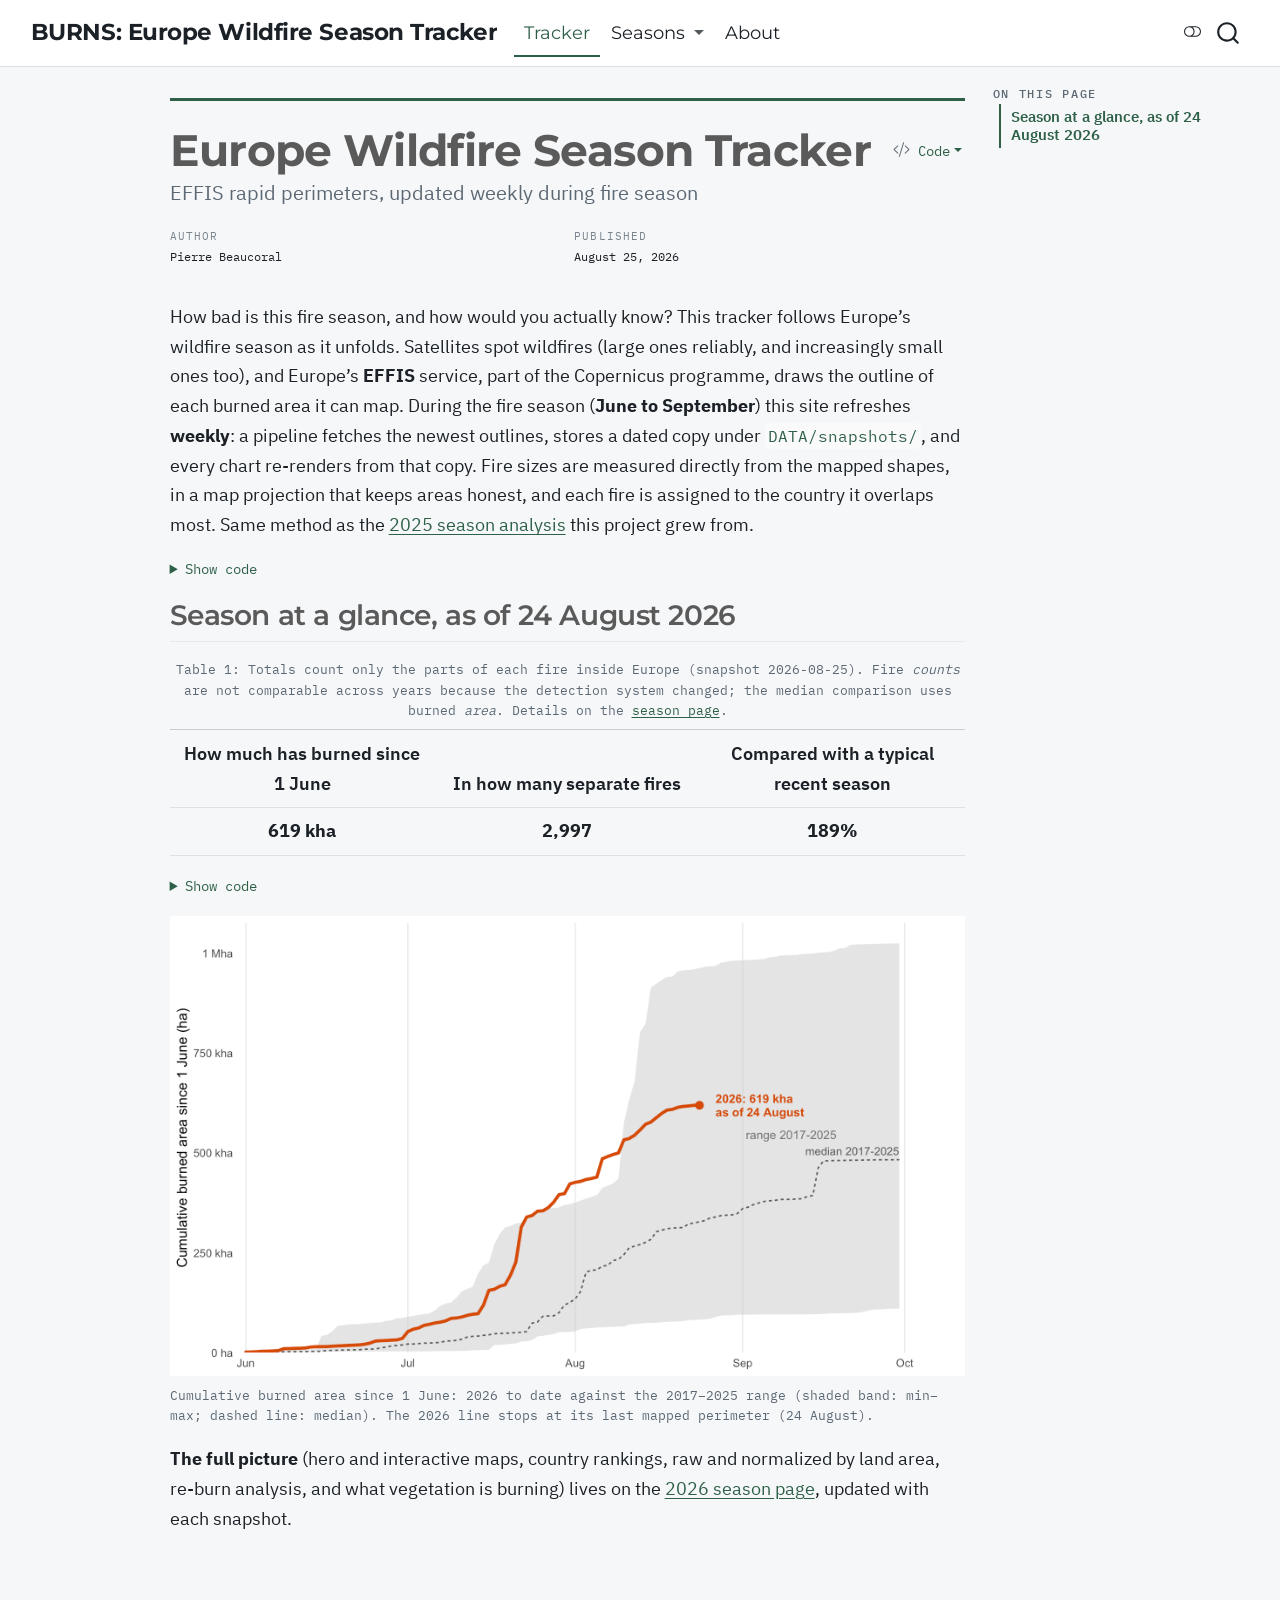
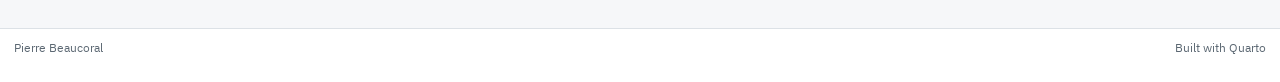
==== commit 153292e8: "Built site for gh-pages" ====
--- a/index.html
+++ b/index.html
@@ -7,7 +7,7 @@
 <meta name="viewport" content="width=device-width, initial-scale=1.0, user-scalable=yes">
 
 <meta name="author" content="Pierre Beaucoral">
-<meta name="dcterms.date" content="2026-08-20">
+<meta name="dcterms.date" content="2026-08-25">
 
 <title>Europe Wildfire Season Tracker – BURNS: Europe Wildfire Season Tracker</title>
 <style>
@@ -358,7 +358,7 @@
     <h2 id="toc-title">On this page</h2>
    
   <ul>
-  <li><a href="#season-at-a-glance-as-of-20-august-2026" id="toc-season-at-a-glance-as-of-20-august-2026" class="nav-link active" data-scroll-target="#season-at-a-glance-as-of-20-august-2026">Season at a glance, as of 20 August 2026</a></li>
+  <li><a href="#season-at-a-glance-as-of-24-august-2026" id="toc-season-at-a-glance-as-of-24-august-2026" class="nav-link active" data-scroll-target="#season-at-a-glance-as-of-24-august-2026">Season at a glance, as of 24 August 2026</a></li>
   </ul>
 </nav>
     </div>
@@ -386,7 +386,7 @@
     <div>
     <div class="quarto-title-meta-heading">Published</div>
     <div class="quarto-title-meta-contents">
-      <p class="date">August 20, 2026</p>
+      <p class="date">August 25, 2026</p>
     </div>
   </div>
   
@@ -447,12 +447,12 @@
 <span id="cb1-43"><a href="#cb1-43" aria-hidden="true" tabindex="-1"></a>)</span></code></pre></div><button title="Copy to Clipboard" class="code-copy-button"><i class="bi"></i></button></div>
 </details>
 </div>
-<section id="season-at-a-glance-as-of-20-august-2026" class="level2">
-<h2 class="anchored" data-anchor-id="season-at-a-glance-as-of-20-august-2026">Season at a glance, as of 20 August 2026</h2>
+<section id="season-at-a-glance-as-of-24-august-2026" class="level2">
+<h2 class="anchored" data-anchor-id="season-at-a-glance-as-of-24-august-2026">Season at a glance, as of 24 August 2026</h2>
 <div id="tbl-glance" class="quarto-float quarto-figure quarto-figure-center anchored">
 <figure class="quarto-float quarto-float-tbl figure">
 <figcaption class="quarto-float-caption-top quarto-float-caption quarto-float-tbl" id="tbl-glance-caption-0ceaefa1-69ba-4598-a22c-09a6ac19f8ca">
-Table&nbsp;1: Totals count only the parts of each fire inside Europe (snapshot 2026-08-20). Fire <em>counts</em> are not comparable across years because the detection system changed; the median comparison uses burned <em>area</em>. Details on the <a href="./posts/2026.html">season page</a>.
+Table&nbsp;1: Totals count only the parts of each fire inside Europe (snapshot 2026-08-25). Fire <em>counts</em> are not comparable across years because the detection system changed; the median comparison uses burned <em>area</em>. Details on the <a href="./posts/2026.html">season page</a>.
 </figcaption>
 <div aria-describedby="tbl-glance-caption-0ceaefa1-69ba-4598-a22c-09a6ac19f8ca">
 <table class="caption-top table">
@@ -470,8 +470,8 @@
 </thead>
 <tbody>
 <tr class="odd">
-<td style="text-align: center;"><strong>589 kha</strong></td>
-<td style="text-align: center;"><strong>2,771</strong></td>
+<td style="text-align: center;"><strong>619 kha</strong></td>
+<td style="text-align: center;"><strong>2,997</strong></td>
 <td style="text-align: center;"><strong>189%</strong></td>
 </tr>
 </tbody>
@@ -487,8 +487,8 @@
 <div class="cell-output-display">
 <div class="quarto-figure quarto-figure-center">
 <figure class="figure">
-<p><a href="index_files/figure-html/tracker-envelope-1.png" class="lightbox" data-gallery="quarto-lightbox-gallery-1" title="Cumulative burned area since 1 June: 2026 to date against the 2017–2025 range (shaded band: min–max; dashed line: median). The 2026 line stops at its last mapped perimeter (20 August)."><img src="index_files/figure-html/tracker-envelope-1.png" class="img-fluid figure-img" width="912" alt="Cumulative burned area since 1 June: 2026 to date against the 2017–2025 range (shaded band: min–max; dashed line: median). The 2026 line stops at its last mapped perimeter (20 August)."></a></p>
-<figcaption>Cumulative burned area since 1 June: 2026 to date against the 2017–2025 range (shaded band: min–max; dashed line: median). The 2026 line stops at its last mapped perimeter (20 August).</figcaption>
+<p><a href="index_files/figure-html/tracker-envelope-1.png" class="lightbox" data-gallery="quarto-lightbox-gallery-1" title="Cumulative burned area since 1 June: 2026 to date against the 2017–2025 range (shaded band: min–max; dashed line: median). The 2026 line stops at its last mapped perimeter (24 August)."><img src="index_files/figure-html/tracker-envelope-1.png" class="img-fluid figure-img" width="912" alt="Cumulative burned area since 1 June: 2026 to date against the 2017–2025 range (shaded band: min–max; dashed line: median). The 2026 line stops at its last mapped perimeter (24 August)."></a></p>
+<figcaption>Cumulative burned area since 1 June: 2026 to date against the 2017–2025 range (shaded band: min–max; dashed line: median). The 2026 line stops at its last mapped perimeter (24 August).</figcaption>
 </figure>
 </div>
 </div>
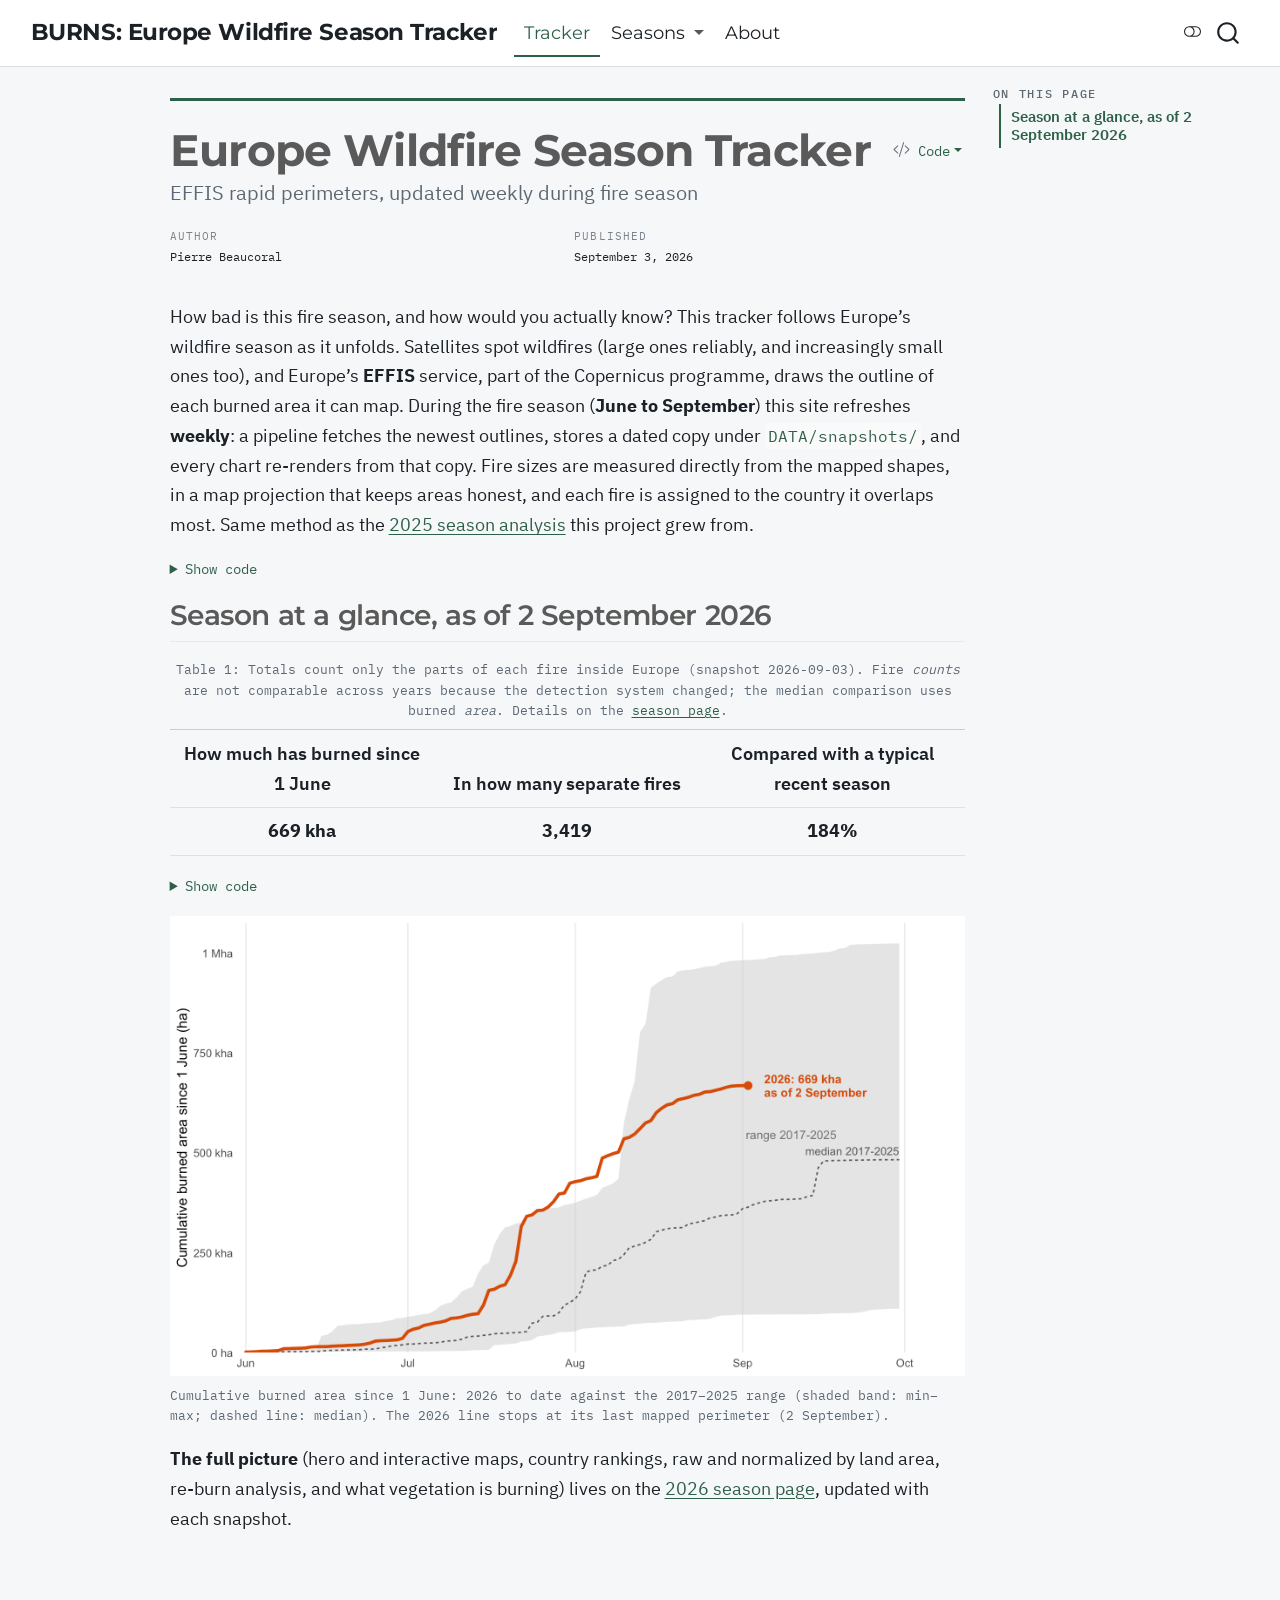
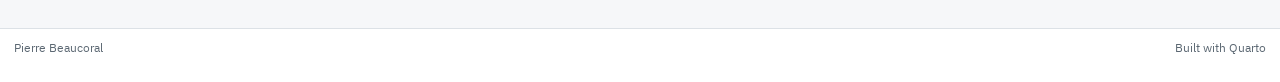
==== commit 79db6b0b: "Built site for gh-pages" ====
--- a/index.html
+++ b/index.html
@@ -7,7 +7,7 @@
 <meta name="viewport" content="width=device-width, initial-scale=1.0, user-scalable=yes">
 
 <meta name="author" content="Pierre Beaucoral">
-<meta name="dcterms.date" content="2026-08-25">
+<meta name="dcterms.date" content="2026-09-03">
 
 <title>Europe Wildfire Season Tracker – BURNS: Europe Wildfire Season Tracker</title>
 <style>
@@ -358,7 +358,7 @@
     <h2 id="toc-title">On this page</h2>
    
   <ul>
-  <li><a href="#season-at-a-glance-as-of-24-august-2026" id="toc-season-at-a-glance-as-of-24-august-2026" class="nav-link active" data-scroll-target="#season-at-a-glance-as-of-24-august-2026">Season at a glance, as of 24 August 2026</a></li>
+  <li><a href="#season-at-a-glance-as-of-2-september-2026" id="toc-season-at-a-glance-as-of-2-september-2026" class="nav-link active" data-scroll-target="#season-at-a-glance-as-of-2-september-2026">Season at a glance, as of 2 September 2026</a></li>
   </ul>
 </nav>
     </div>
@@ -386,7 +386,7 @@
     <div>
     <div class="quarto-title-meta-heading">Published</div>
     <div class="quarto-title-meta-contents">
-      <p class="date">August 25, 2026</p>
+      <p class="date">September 3, 2026</p>
     </div>
   </div>
   
@@ -447,12 +447,12 @@
 <span id="cb1-43"><a href="#cb1-43" aria-hidden="true" tabindex="-1"></a>)</span></code></pre></div><button title="Copy to Clipboard" class="code-copy-button"><i class="bi"></i></button></div>
 </details>
 </div>
-<section id="season-at-a-glance-as-of-24-august-2026" class="level2">
-<h2 class="anchored" data-anchor-id="season-at-a-glance-as-of-24-august-2026">Season at a glance, as of 24 August 2026</h2>
+<section id="season-at-a-glance-as-of-2-september-2026" class="level2">
+<h2 class="anchored" data-anchor-id="season-at-a-glance-as-of-2-september-2026">Season at a glance, as of 2 September 2026</h2>
 <div id="tbl-glance" class="quarto-float quarto-figure quarto-figure-center anchored">
 <figure class="quarto-float quarto-float-tbl figure">
 <figcaption class="quarto-float-caption-top quarto-float-caption quarto-float-tbl" id="tbl-glance-caption-0ceaefa1-69ba-4598-a22c-09a6ac19f8ca">
-Table&nbsp;1: Totals count only the parts of each fire inside Europe (snapshot 2026-08-25). Fire <em>counts</em> are not comparable across years because the detection system changed; the median comparison uses burned <em>area</em>. Details on the <a href="./posts/2026.html">season page</a>.
+Table&nbsp;1: Totals count only the parts of each fire inside Europe (snapshot 2026-09-03). Fire <em>counts</em> are not comparable across years because the detection system changed; the median comparison uses burned <em>area</em>. Details on the <a href="./posts/2026.html">season page</a>.
 </figcaption>
 <div aria-describedby="tbl-glance-caption-0ceaefa1-69ba-4598-a22c-09a6ac19f8ca">
 <table class="caption-top table">
@@ -470,9 +470,9 @@
 </thead>
 <tbody>
 <tr class="odd">
-<td style="text-align: center;"><strong>619 kha</strong></td>
-<td style="text-align: center;"><strong>2,997</strong></td>
-<td style="text-align: center;"><strong>189%</strong></td>
+<td style="text-align: center;"><strong>669 kha</strong></td>
+<td style="text-align: center;"><strong>3,419</strong></td>
+<td style="text-align: center;"><strong>184%</strong></td>
 </tr>
 </tbody>
 </table>
@@ -487,8 +487,8 @@
 <div class="cell-output-display">
 <div class="quarto-figure quarto-figure-center">
 <figure class="figure">
-<p><a href="index_files/figure-html/tracker-envelope-1.png" class="lightbox" data-gallery="quarto-lightbox-gallery-1" title="Cumulative burned area since 1 June: 2026 to date against the 2017–2025 range (shaded band: min–max; dashed line: median). The 2026 line stops at its last mapped perimeter (24 August)."><img src="index_files/figure-html/tracker-envelope-1.png" class="img-fluid figure-img" width="912" alt="Cumulative burned area since 1 June: 2026 to date against the 2017–2025 range (shaded band: min–max; dashed line: median). The 2026 line stops at its last mapped perimeter (24 August)."></a></p>
-<figcaption>Cumulative burned area since 1 June: 2026 to date against the 2017–2025 range (shaded band: min–max; dashed line: median). The 2026 line stops at its last mapped perimeter (24 August).</figcaption>
+<p><a href="index_files/figure-html/tracker-envelope-1.png" class="lightbox" data-gallery="quarto-lightbox-gallery-1" title="Cumulative burned area since 1 June: 2026 to date against the 2017–2025 range (shaded band: min–max; dashed line: median). The 2026 line stops at its last mapped perimeter (2 September)."><img src="index_files/figure-html/tracker-envelope-1.png" class="img-fluid figure-img" width="912" alt="Cumulative burned area since 1 June: 2026 to date against the 2017–2025 range (shaded band: min–max; dashed line: median). The 2026 line stops at its last mapped perimeter (2 September)."></a></p>
+<figcaption>Cumulative burned area since 1 June: 2026 to date against the 2017–2025 range (shaded band: min–max; dashed line: median). The 2026 line stops at its last mapped perimeter (2 September).</figcaption>
 </figure>
 </div>
 </div>
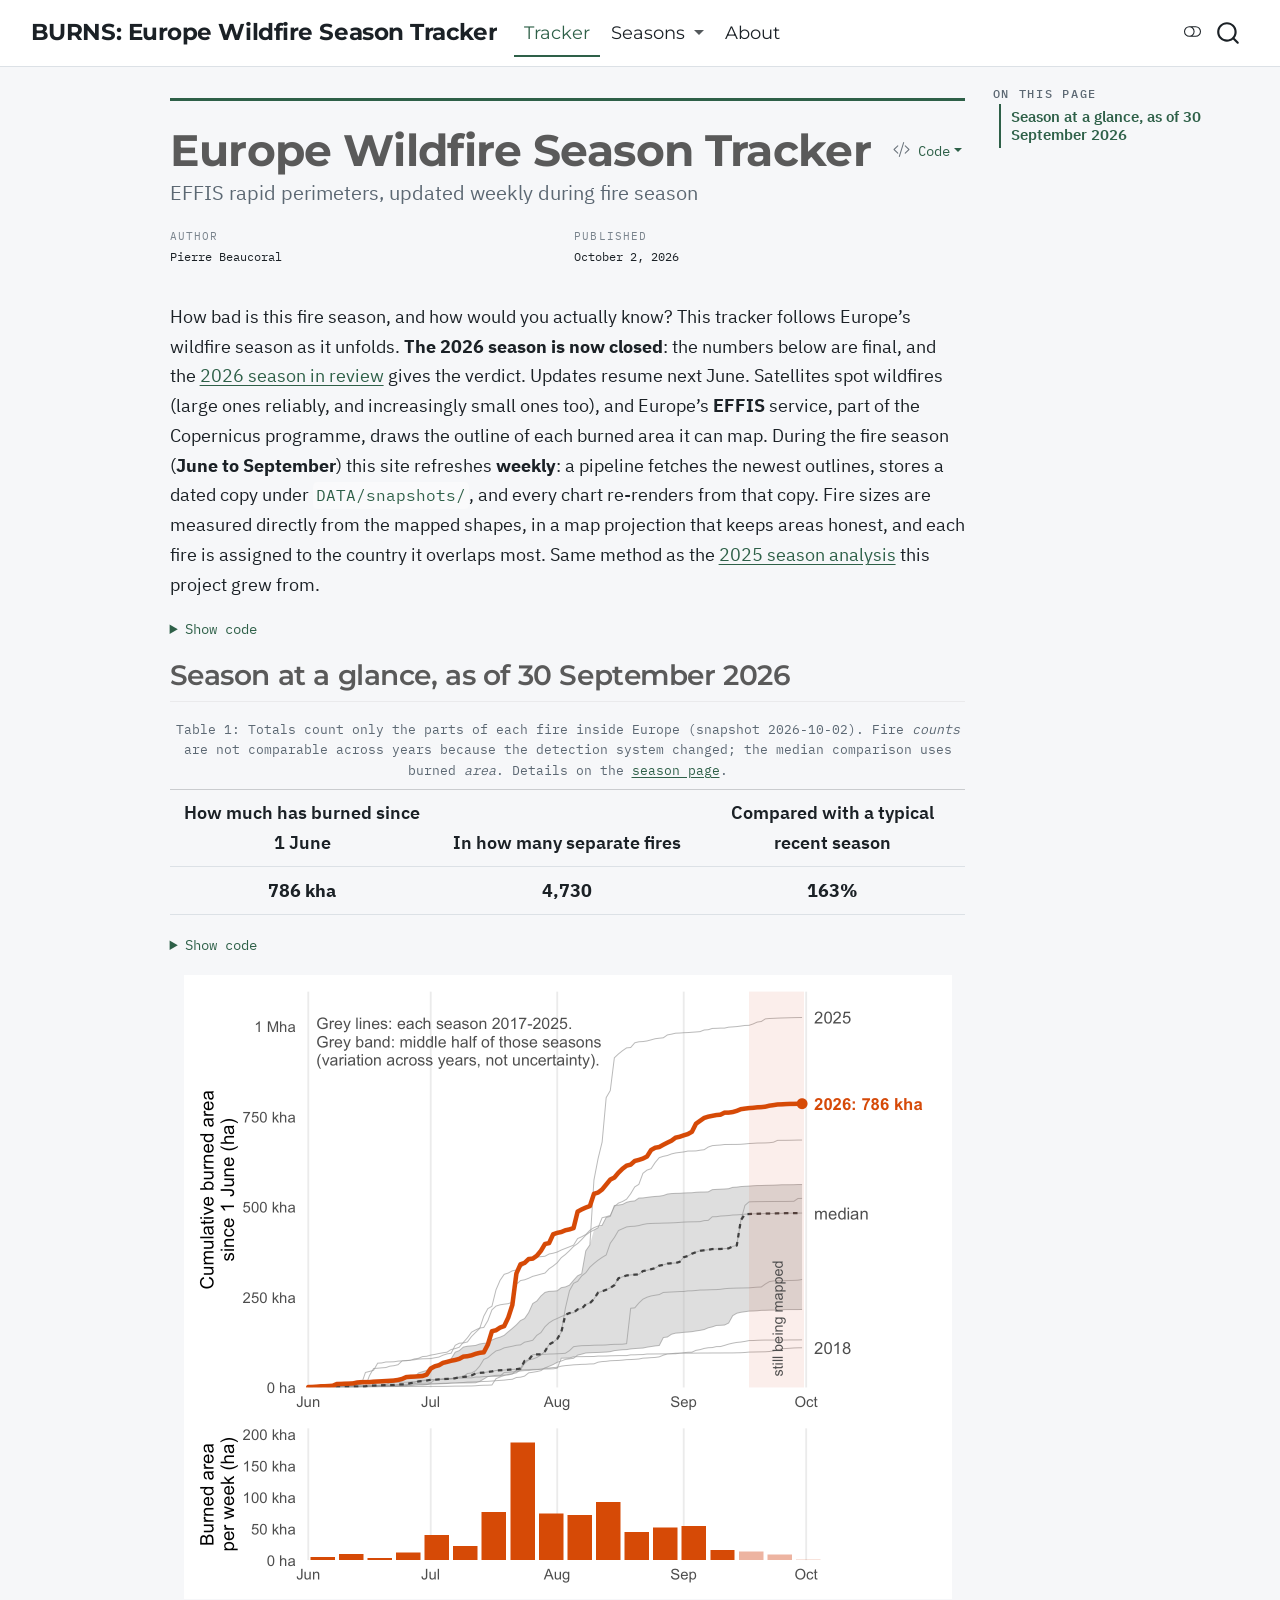
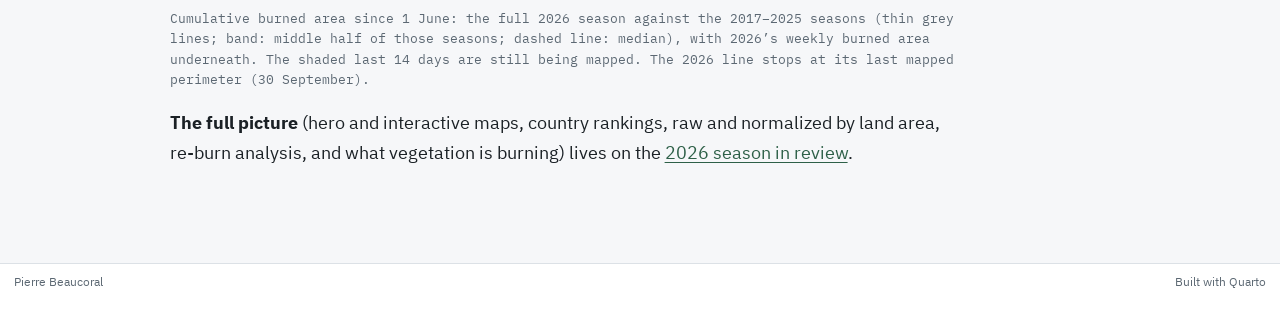
==== commit 1cc2552c: "Built site for gh-pages" ====
--- a/index.html
+++ b/index.html
@@ -7,7 +7,7 @@
 <meta name="viewport" content="width=device-width, initial-scale=1.0, user-scalable=yes">
 
 <meta name="author" content="Pierre Beaucoral">
-<meta name="dcterms.date" content="2026-09-03">
+<meta name="dcterms.date" content="2026-10-02">
 
 <title>Europe Wildfire Season Tracker – BURNS: Europe Wildfire Season Tracker</title>
 <style>
@@ -329,7 +329,11 @@
     <ul class="dropdown-menu" aria-labelledby="nav-menu-seasons">    
         <li>
     <a class="dropdown-item" href="./posts/2026.html">
- <span class="dropdown-text">2026 (current)</span></a>
+ <span class="dropdown-text">2026 (final)</span></a>
+  </li>  
+        <li>
+    <a class="dropdown-item" href="./posts/2026-explorer.html">
+ <span class="dropdown-text">2026 interactive explorer</span></a>
   </li>  
         <li>
     <a class="dropdown-item" href="./posts/2025.html">
@@ -358,7 +362,7 @@
     <h2 id="toc-title">On this page</h2>
    
   <ul>
-  <li><a href="#season-at-a-glance-as-of-2-september-2026" id="toc-season-at-a-glance-as-of-2-september-2026" class="nav-link active" data-scroll-target="#season-at-a-glance-as-of-2-september-2026">Season at a glance, as of 2 September 2026</a></li>
+  <li><a href="#season-at-a-glance-as-of-30-september-2026" id="toc-season-at-a-glance-as-of-30-september-2026" class="nav-link active" data-scroll-target="#season-at-a-glance-as-of-30-september-2026">Season at a glance, as of 30 September 2026</a></li>
   </ul>
 </nav>
     </div>
@@ -386,7 +390,7 @@
     <div>
     <div class="quarto-title-meta-heading">Published</div>
     <div class="quarto-title-meta-contents">
-      <p class="date">September 3, 2026</p>
+      <p class="date">October 2, 2026</p>
     </div>
   </div>
   
@@ -398,7 +402,7 @@
 </header>
 
 
-<p>How bad is this fire season, and how would you actually know? This tracker follows Europe’s wildfire season as it unfolds. Satellites spot wildfires (large ones reliably, and increasingly small ones too), and Europe’s <strong>EFFIS</strong> service, part of the Copernicus programme, draws the outline of each burned area it can map. During the fire season (<strong>June to September</strong>) this site refreshes <strong>weekly</strong>: a pipeline fetches the newest outlines, stores a dated copy under <code>DATA/snapshots/</code>, and every chart re-renders from that copy. Fire sizes are measured directly from the mapped shapes, in a map projection that keeps areas honest, and each fire is assigned to the country it overlaps most. Same method as the <a href="./posts/2025.html">2025 season analysis</a> this project grew from.</p>
+<p>How bad is this fire season, and how would you actually know? This tracker follows Europe’s wildfire season as it unfolds. <strong>The 2026 season is now closed</strong>: the numbers below are final, and the <strong><a href="./posts/2026.html">2026 season in review</a></strong> gives the verdict. Updates resume next June. Satellites spot wildfires (large ones reliably, and increasingly small ones too), and Europe’s <strong>EFFIS</strong> service, part of the Copernicus programme, draws the outline of each burned area it can map. During the fire season (<strong>June to September</strong>) this site refreshes <strong>weekly</strong>: a pipeline fetches the newest outlines, stores a dated copy under <code>DATA/snapshots/</code>, and every chart re-renders from that copy. Fire sizes are measured directly from the mapped shapes, in a map projection that keeps areas honest, and each fire is assigned to the country it overlaps most. Same method as the <a href="./posts/2025.html">2025 season analysis</a> this project grew from.</p>
 <div class="cell">
 <details class="code-fold">
 <summary>Show code</summary>
@@ -439,20 +443,21 @@
 <span id="cb1-35"><a href="#cb1-35" aria-hidden="true" tabindex="-1"></a></span>
 <span id="cb1-36"><a href="#cb1-36" aria-hidden="true" tabindex="-1"></a>cap_envelope <span class="ot">&lt;-</span> <span class="fu">sprintf</span>(</span>
 <span id="cb1-37"><a href="#cb1-37" aria-hidden="true" tabindex="-1"></a>  <span class="fu">paste</span>(</span>
-<span id="cb1-38"><a href="#cb1-38" aria-hidden="true" tabindex="-1"></a>    <span class="st">"Cumulative burned area since 1 June: 2026 to date against the 2017–2025"</span>,</span>
-<span id="cb1-39"><a href="#cb1-39" aria-hidden="true" tabindex="-1"></a>    <span class="st">"range (shaded band: min–max; dashed line: median). The 2026 line stops at"</span>,</span>
-<span id="cb1-40"><a href="#cb1-40" aria-hidden="true" tabindex="-1"></a>    <span class="st">"its last mapped perimeter (%s)."</span></span>
-<span id="cb1-41"><a href="#cb1-41" aria-hidden="true" tabindex="-1"></a>  ),</span>
-<span id="cb1-42"><a href="#cb1-42" aria-hidden="true" tabindex="-1"></a>  as_of_lab</span>
-<span id="cb1-43"><a href="#cb1-43" aria-hidden="true" tabindex="-1"></a>)</span></code></pre></div><button title="Copy to Clipboard" class="code-copy-button"><i class="bi"></i></button></div>
+<span id="cb1-38"><a href="#cb1-38" aria-hidden="true" tabindex="-1"></a>    <span class="st">"Cumulative burned area since 1 June: the full 2026 season against the 2017–2025"</span>,</span>
+<span id="cb1-39"><a href="#cb1-39" aria-hidden="true" tabindex="-1"></a>    <span class="st">"seasons (thin grey lines; band: middle half of those seasons; dashed line:"</span>,</span>
+<span id="cb1-40"><a href="#cb1-40" aria-hidden="true" tabindex="-1"></a>    <span class="st">"median), with 2026's weekly burned area underneath. The shaded last 14 days"</span>,</span>
+<span id="cb1-41"><a href="#cb1-41" aria-hidden="true" tabindex="-1"></a>    <span class="st">"are still being mapped. The 2026 line stops at its last mapped perimeter (%s)."</span></span>
+<span id="cb1-42"><a href="#cb1-42" aria-hidden="true" tabindex="-1"></a>  ),</span>
+<span id="cb1-43"><a href="#cb1-43" aria-hidden="true" tabindex="-1"></a>  as_of_lab</span>
+<span id="cb1-44"><a href="#cb1-44" aria-hidden="true" tabindex="-1"></a>)</span></code></pre></div><button title="Copy to Clipboard" class="code-copy-button"><i class="bi"></i></button></div>
 </details>
 </div>
-<section id="season-at-a-glance-as-of-2-september-2026" class="level2">
-<h2 class="anchored" data-anchor-id="season-at-a-glance-as-of-2-september-2026">Season at a glance, as of 2 September 2026</h2>
+<section id="season-at-a-glance-as-of-30-september-2026" class="level2">
+<h2 class="anchored" data-anchor-id="season-at-a-glance-as-of-30-september-2026">Season at a glance, as of 30 September 2026</h2>
 <div id="tbl-glance" class="quarto-float quarto-figure quarto-figure-center anchored">
 <figure class="quarto-float quarto-float-tbl figure">
 <figcaption class="quarto-float-caption-top quarto-float-caption quarto-float-tbl" id="tbl-glance-caption-0ceaefa1-69ba-4598-a22c-09a6ac19f8ca">
-Table&nbsp;1: Totals count only the parts of each fire inside Europe (snapshot 2026-09-03). Fire <em>counts</em> are not comparable across years because the detection system changed; the median comparison uses burned <em>area</em>. Details on the <a href="./posts/2026.html">season page</a>.
+Table&nbsp;1: Totals count only the parts of each fire inside Europe (snapshot 2026-10-02). Fire <em>counts</em> are not comparable across years because the detection system changed; the median comparison uses burned <em>area</em>. Details on the <a href="./posts/2026.html">season page</a>.
 </figcaption>
 <div aria-describedby="tbl-glance-caption-0ceaefa1-69ba-4598-a22c-09a6ac19f8ca">
 <table class="caption-top table">
@@ -470,9 +475,9 @@
 </thead>
 <tbody>
 <tr class="odd">
-<td style="text-align: center;"><strong>669 kha</strong></td>
-<td style="text-align: center;"><strong>3,419</strong></td>
-<td style="text-align: center;"><strong>184%</strong></td>
+<td style="text-align: center;"><strong>786 kha</strong></td>
+<td style="text-align: center;"><strong>4,730</strong></td>
+<td style="text-align: center;"><strong>163%</strong></td>
 </tr>
 </tbody>
 </table>
@@ -487,13 +492,13 @@
 <div class="cell-output-display">
 <div class="quarto-figure quarto-figure-center">
 <figure class="figure">
-<p><a href="index_files/figure-html/tracker-envelope-1.png" class="lightbox" data-gallery="quarto-lightbox-gallery-1" title="Cumulative burned area since 1 June: 2026 to date against the 2017–2025 range (shaded band: min–max; dashed line: median). The 2026 line stops at its last mapped perimeter (2 September)."><img src="index_files/figure-html/tracker-envelope-1.png" class="img-fluid figure-img" width="912" alt="Cumulative burned area since 1 June: 2026 to date against the 2017–2025 range (shaded band: min–max; dashed line: median). The 2026 line stops at its last mapped perimeter (2 September)."></a></p>
-<figcaption>Cumulative burned area since 1 June: 2026 to date against the 2017–2025 range (shaded band: min–max; dashed line: median). The 2026 line stops at its last mapped perimeter (2 September).</figcaption>
+<p><a href="index_files/figure-html/tracker-envelope-1.png" class="lightbox" data-gallery="quarto-lightbox-gallery-1" title="Cumulative burned area since 1 June: the full 2026 season against the 2017–2025 seasons (thin grey lines; band: middle half of those seasons; dashed line: median), with 2026’s weekly burned area underneath. The shaded last 14 days are still being mapped. The 2026 line stops at its last mapped perimeter (30 September)."><img src="index_files/figure-html/tracker-envelope-1.png" class="img-fluid figure-img" width="768" alt="Cumulative burned area since 1 June: the full 2026 season against the 2017–2025 seasons (thin grey lines; band: middle half of those seasons; dashed line: median), with 2026’s weekly burned area underneath. The shaded last 14 days are still being mapped. The 2026 line stops at its last mapped perimeter (30 September)."></a></p>
+<figcaption>Cumulative burned area since 1 June: the full 2026 season against the 2017–2025 seasons (thin grey lines; band: middle half of those seasons; dashed line: median), with 2026’s weekly burned area underneath. The shaded last 14 days are still being mapped. The 2026 line stops at its last mapped perimeter (30 September).</figcaption>
 </figure>
 </div>
 </div>
 </div>
-<p><strong>The full picture</strong> (hero and interactive maps, country rankings, raw and normalized by land area, re-burn analysis, and what vegetation is burning) lives on the <strong><a href="./posts/2026.html">2026 season page</a></strong>, updated with each snapshot.</p>
+<p><strong>The full picture</strong> (hero and interactive maps, country rankings, raw and normalized by land area, re-burn analysis, and what vegetation is burning) lives on the <strong><a href="./posts/2026.html">2026 season in review</a></strong>.</p>
 
 
 <!-- -->
@@ -974,91 +979,94 @@
 <span id="cb3-2"><a href="#cb3-2" aria-hidden="true" tabindex="-1"></a><span class="an">title:</span><span class="co"> "Europe Wildfire Season Tracker"</span></span>
 <span id="cb3-3"><a href="#cb3-3" aria-hidden="true" tabindex="-1"></a><span class="an">subtitle:</span><span class="co"> "EFFIS rapid perimeters, updated weekly during fire season"</span></span>
 <span id="cb3-4"><a href="#cb3-4" aria-hidden="true" tabindex="-1"></a><span class="an">author:</span><span class="co"> "Pierre Beaucoral"</span></span>
-<span id="cb3-5"><a href="#cb3-5" aria-hidden="true" tabindex="-1"></a><span class="an">date:</span><span class="co"> today</span></span>
+<span id="cb3-5"><a href="#cb3-5" aria-hidden="true" tabindex="-1"></a><span class="an">date:</span><span class="co"> 2026-10-02</span></span>
 <span id="cb3-6"><a href="#cb3-6" aria-hidden="true" tabindex="-1"></a><span class="an">execute:</span></span>
 <span id="cb3-7"><a href="#cb3-7" aria-hidden="true" tabindex="-1"></a><span class="co">  freeze: false</span></span>
 <span id="cb3-8"><a href="#cb3-8" aria-hidden="true" tabindex="-1"></a><span class="co">---</span></span>
 <span id="cb3-9"><a href="#cb3-9" aria-hidden="true" tabindex="-1"></a></span>
 <span id="cb3-10"><a href="#cb3-10" aria-hidden="true" tabindex="-1"></a>How bad is this fire season, and how would you actually know? This tracker</span>
-<span id="cb3-11"><a href="#cb3-11" aria-hidden="true" tabindex="-1"></a>follows Europe's wildfire season as it unfolds. Satellites spot wildfires</span>
-<span id="cb3-12"><a href="#cb3-12" aria-hidden="true" tabindex="-1"></a>(large ones reliably, and increasingly small ones too), and Europe's **EFFIS** service,</span>
-<span id="cb3-13"><a href="#cb3-13" aria-hidden="true" tabindex="-1"></a>part of the Copernicus programme, draws the outline of each burned area it</span>
-<span id="cb3-14"><a href="#cb3-14" aria-hidden="true" tabindex="-1"></a>can map. During the fire season (**June to September**) this site refreshes</span>
-<span id="cb3-15"><a href="#cb3-15" aria-hidden="true" tabindex="-1"></a>**weekly**: a pipeline fetches the newest outlines, stores a dated copy under</span>
-<span id="cb3-16"><a href="#cb3-16" aria-hidden="true" tabindex="-1"></a><span class="in">`DATA/snapshots/`</span>, and every chart re-renders from that copy. Fire sizes are</span>
-<span id="cb3-17"><a href="#cb3-17" aria-hidden="true" tabindex="-1"></a>measured directly from the mapped shapes, in a map projection that keeps</span>
-<span id="cb3-18"><a href="#cb3-18" aria-hidden="true" tabindex="-1"></a>areas honest, and each fire is assigned to the country it overlaps most. Same</span>
-<span id="cb3-19"><a href="#cb3-19" aria-hidden="true" tabindex="-1"></a>method as the <span class="co">[</span><span class="ot">2025 season analysis</span><span class="co">](posts/2025.qmd)</span> this project grew from.</span>
-<span id="cb3-20"><a href="#cb3-20" aria-hidden="true" tabindex="-1"></a></span>
-<span id="cb3-23"><a href="#cb3-23" aria-hidden="true" tabindex="-1"></a><span class="in">```{r}</span></span>
-<span id="cb3-24"><a href="#cb3-24" aria-hidden="true" tabindex="-1"></a><span class="co">#| label: tracker-data</span></span>
-<span id="cb3-25"><a href="#cb3-25" aria-hidden="true" tabindex="-1"></a></span>
-<span id="cb3-26"><a href="#cb3-26" aria-hidden="true" tabindex="-1"></a><span class="co"># Reads the SAME cached envelope object as posts/2026.qmd (identical cache</span></span>
-<span id="cb3-27"><a href="#cb3-27" aria-hidden="true" tabindex="-1"></a><span class="co"># key via build_envelope) -- nothing heavy is recomputed here.</span></span>
-<span id="cb3-28"><a href="#cb3-28" aria-hidden="true" tabindex="-1"></a><span class="fu">library</span>(sf)</span>
-<span id="cb3-29"><a href="#cb3-29" aria-hidden="true" tabindex="-1"></a><span class="fu">library</span>(dplyr)</span>
-<span id="cb3-30"><a href="#cb3-30" aria-hidden="true" tabindex="-1"></a><span class="fu">library</span>(tibble)</span>
-<span id="cb3-31"><a href="#cb3-31" aria-hidden="true" tabindex="-1"></a><span class="fu">library</span>(purrr)</span>
-<span id="cb3-32"><a href="#cb3-32" aria-hidden="true" tabindex="-1"></a><span class="fu">library</span>(lubridate)</span>
-<span id="cb3-33"><a href="#cb3-33" aria-hidden="true" tabindex="-1"></a><span class="fu">library</span>(ggplot2)</span>
-<span id="cb3-34"><a href="#cb3-34" aria-hidden="true" tabindex="-1"></a><span class="fu">library</span>(scales)</span>
-<span id="cb3-35"><a href="#cb3-35" aria-hidden="true" tabindex="-1"></a><span class="fu">library</span>(janitor)</span>
-<span id="cb3-36"><a href="#cb3-36" aria-hidden="true" tabindex="-1"></a><span class="fu">library</span>(rnaturalearth)</span>
-<span id="cb3-37"><a href="#cb3-37" aria-hidden="true" tabindex="-1"></a></span>
-<span id="cb3-38"><a href="#cb3-38" aria-hidden="true" tabindex="-1"></a><span class="fu">Sys.setenv</span>(<span class="at">OGR_GEOJSON_MAX_OBJ_SIZE =</span> <span class="st">"0"</span>)</span>
-<span id="cb3-39"><a href="#cb3-39" aria-hidden="true" tabindex="-1"></a></span>
-<span id="cb3-40"><a href="#cb3-40" aria-hidden="true" tabindex="-1"></a><span class="fu">source</span>(<span class="fu">file.path</span>(<span class="st">"R"</span>, <span class="st">"helpers.R"</span>))</span>
-<span id="cb3-41"><a href="#cb3-41" aria-hidden="true" tabindex="-1"></a><span class="fu">source</span>(<span class="fu">file.path</span>(<span class="st">"R"</span>, <span class="st">"geo.R"</span>))</span>
-<span id="cb3-42"><a href="#cb3-42" aria-hidden="true" tabindex="-1"></a><span class="fu">source</span>(<span class="fu">file.path</span>(<span class="st">"R"</span>, <span class="st">"cache.R"</span>))</span>
-<span id="cb3-43"><a href="#cb3-43" aria-hidden="true" tabindex="-1"></a><span class="fu">source</span>(<span class="fu">file.path</span>(<span class="st">"R"</span>, <span class="st">"theme.R"</span>))</span>
-<span id="cb3-44"><a href="#cb3-44" aria-hidden="true" tabindex="-1"></a><span class="fu">source</span>(<span class="fu">file.path</span>(<span class="st">"R"</span>, <span class="st">"pipeline.R"</span>))</span>
-<span id="cb3-45"><a href="#cb3-45" aria-hidden="true" tabindex="-1"></a><span class="fu">source</span>(<span class="fu">file.path</span>(<span class="st">"R"</span>, <span class="st">"plots.R"</span>))</span>
-<span id="cb3-46"><a href="#cb3-46" aria-hidden="true" tabindex="-1"></a><span class="fu">source</span>(<span class="fu">file.path</span>(<span class="st">"scripts"</span>, <span class="st">"latest_snapshot.R"</span>))</span>
-<span id="cb3-47"><a href="#cb3-47" aria-hidden="true" tabindex="-1"></a></span>
-<span id="cb3-48"><a href="#cb3-48" aria-hidden="true" tabindex="-1"></a>snap <span class="ot">&lt;-</span> <span class="fu">latest_snapshot</span>()</span>
-<span id="cb3-49"><a href="#cb3-49" aria-hidden="true" tabindex="-1"></a><span class="fu">stopifnot</span>(<span class="sc">!</span><span class="fu">is.na</span>(snap))</span>
-<span id="cb3-50"><a href="#cb3-50" aria-hidden="true" tabindex="-1"></a>eu <span class="ot">&lt;-</span> <span class="fu">get_eu</span>()</span>
-<span id="cb3-51"><a href="#cb3-51" aria-hidden="true" tabindex="-1"></a></span>
-<span id="cb3-52"><a href="#cb3-52" aria-hidden="true" tabindex="-1"></a>envelope <span class="ot">&lt;-</span> <span class="fu">build_envelope</span>(</span>
-<span id="cb3-53"><a href="#cb3-53" aria-hidden="true" tabindex="-1"></a>  <span class="at">hist_years =</span> <span class="dv">2017</span><span class="sc">:</span><span class="dv">2025</span>, <span class="at">year_current =</span> <span class="dv">2026</span>L,</span>
-<span id="cb3-54"><a href="#cb3-54" aria-hidden="true" tabindex="-1"></a>  <span class="at">snapshot_dir =</span> snap, <span class="at">eu =</span> eu,</span>
-<span id="cb3-55"><a href="#cb3-55" aria-hidden="true" tabindex="-1"></a>  <span class="at">start_month =</span> <span class="dv">6</span>L, <span class="at">end_month =</span> <span class="dv">9</span>L</span>
-<span id="cb3-56"><a href="#cb3-56" aria-hidden="true" tabindex="-1"></a>)</span>
-<span id="cb3-57"><a href="#cb3-57" aria-hidden="true" tabindex="-1"></a></span>
-<span id="cb3-58"><a href="#cb3-58" aria-hidden="true" tabindex="-1"></a>m <span class="ot">&lt;-</span> envelope<span class="sc">$</span>meta</span>
-<span id="cb3-59"><a href="#cb3-59" aria-hidden="true" tabindex="-1"></a>as_of_lab <span class="ot">&lt;-</span> <span class="fu">paste</span>(<span class="fu">day</span>(m<span class="sc">$</span>as_of_date), month.name[<span class="fu">month</span>(m<span class="sc">$</span>as_of_date)])</span>
+<span id="cb3-11"><a href="#cb3-11" aria-hidden="true" tabindex="-1"></a>follows Europe's wildfire season as it unfolds. **The 2026 season is now</span>
+<span id="cb3-12"><a href="#cb3-12" aria-hidden="true" tabindex="-1"></a>closed**: the numbers below are final, and the</span>
+<span id="cb3-13"><a href="#cb3-13" aria-hidden="true" tabindex="-1"></a>**[2026 season in review](posts/2026.qmd)** gives the verdict. Updates resume</span>
+<span id="cb3-14"><a href="#cb3-14" aria-hidden="true" tabindex="-1"></a>next June. Satellites spot wildfires</span>
+<span id="cb3-15"><a href="#cb3-15" aria-hidden="true" tabindex="-1"></a>(large ones reliably, and increasingly small ones too), and Europe's **EFFIS** service,</span>
+<span id="cb3-16"><a href="#cb3-16" aria-hidden="true" tabindex="-1"></a>part of the Copernicus programme, draws the outline of each burned area it</span>
+<span id="cb3-17"><a href="#cb3-17" aria-hidden="true" tabindex="-1"></a>can map. During the fire season (**June to September**) this site refreshes</span>
+<span id="cb3-18"><a href="#cb3-18" aria-hidden="true" tabindex="-1"></a>**weekly**: a pipeline fetches the newest outlines, stores a dated copy under</span>
+<span id="cb3-19"><a href="#cb3-19" aria-hidden="true" tabindex="-1"></a><span class="in">`DATA/snapshots/`</span>, and every chart re-renders from that copy. Fire sizes are</span>
+<span id="cb3-20"><a href="#cb3-20" aria-hidden="true" tabindex="-1"></a>measured directly from the mapped shapes, in a map projection that keeps</span>
+<span id="cb3-21"><a href="#cb3-21" aria-hidden="true" tabindex="-1"></a>areas honest, and each fire is assigned to the country it overlaps most. Same</span>
+<span id="cb3-22"><a href="#cb3-22" aria-hidden="true" tabindex="-1"></a>method as the <span class="co">[</span><span class="ot">2025 season analysis</span><span class="co">](posts/2025.qmd)</span> this project grew from.</span>
+<span id="cb3-23"><a href="#cb3-23" aria-hidden="true" tabindex="-1"></a></span>
+<span id="cb3-26"><a href="#cb3-26" aria-hidden="true" tabindex="-1"></a><span class="in">```{r}</span></span>
+<span id="cb3-27"><a href="#cb3-27" aria-hidden="true" tabindex="-1"></a><span class="co">#| label: tracker-data</span></span>
+<span id="cb3-28"><a href="#cb3-28" aria-hidden="true" tabindex="-1"></a></span>
+<span id="cb3-29"><a href="#cb3-29" aria-hidden="true" tabindex="-1"></a><span class="co"># Reads the SAME cached envelope object as posts/2026.qmd (identical cache</span></span>
+<span id="cb3-30"><a href="#cb3-30" aria-hidden="true" tabindex="-1"></a><span class="co"># key via build_envelope) -- nothing heavy is recomputed here.</span></span>
+<span id="cb3-31"><a href="#cb3-31" aria-hidden="true" tabindex="-1"></a><span class="fu">library</span>(sf)</span>
+<span id="cb3-32"><a href="#cb3-32" aria-hidden="true" tabindex="-1"></a><span class="fu">library</span>(dplyr)</span>
+<span id="cb3-33"><a href="#cb3-33" aria-hidden="true" tabindex="-1"></a><span class="fu">library</span>(tibble)</span>
+<span id="cb3-34"><a href="#cb3-34" aria-hidden="true" tabindex="-1"></a><span class="fu">library</span>(purrr)</span>
+<span id="cb3-35"><a href="#cb3-35" aria-hidden="true" tabindex="-1"></a><span class="fu">library</span>(lubridate)</span>
+<span id="cb3-36"><a href="#cb3-36" aria-hidden="true" tabindex="-1"></a><span class="fu">library</span>(ggplot2)</span>
+<span id="cb3-37"><a href="#cb3-37" aria-hidden="true" tabindex="-1"></a><span class="fu">library</span>(scales)</span>
+<span id="cb3-38"><a href="#cb3-38" aria-hidden="true" tabindex="-1"></a><span class="fu">library</span>(janitor)</span>
+<span id="cb3-39"><a href="#cb3-39" aria-hidden="true" tabindex="-1"></a><span class="fu">library</span>(rnaturalearth)</span>
+<span id="cb3-40"><a href="#cb3-40" aria-hidden="true" tabindex="-1"></a></span>
+<span id="cb3-41"><a href="#cb3-41" aria-hidden="true" tabindex="-1"></a><span class="fu">Sys.setenv</span>(<span class="at">OGR_GEOJSON_MAX_OBJ_SIZE =</span> <span class="st">"0"</span>)</span>
+<span id="cb3-42"><a href="#cb3-42" aria-hidden="true" tabindex="-1"></a></span>
+<span id="cb3-43"><a href="#cb3-43" aria-hidden="true" tabindex="-1"></a><span class="fu">source</span>(<span class="fu">file.path</span>(<span class="st">"R"</span>, <span class="st">"helpers.R"</span>))</span>
+<span id="cb3-44"><a href="#cb3-44" aria-hidden="true" tabindex="-1"></a><span class="fu">source</span>(<span class="fu">file.path</span>(<span class="st">"R"</span>, <span class="st">"geo.R"</span>))</span>
+<span id="cb3-45"><a href="#cb3-45" aria-hidden="true" tabindex="-1"></a><span class="fu">source</span>(<span class="fu">file.path</span>(<span class="st">"R"</span>, <span class="st">"cache.R"</span>))</span>
+<span id="cb3-46"><a href="#cb3-46" aria-hidden="true" tabindex="-1"></a><span class="fu">source</span>(<span class="fu">file.path</span>(<span class="st">"R"</span>, <span class="st">"theme.R"</span>))</span>
+<span id="cb3-47"><a href="#cb3-47" aria-hidden="true" tabindex="-1"></a><span class="fu">source</span>(<span class="fu">file.path</span>(<span class="st">"R"</span>, <span class="st">"pipeline.R"</span>))</span>
+<span id="cb3-48"><a href="#cb3-48" aria-hidden="true" tabindex="-1"></a><span class="fu">source</span>(<span class="fu">file.path</span>(<span class="st">"R"</span>, <span class="st">"plots.R"</span>))</span>
+<span id="cb3-49"><a href="#cb3-49" aria-hidden="true" tabindex="-1"></a><span class="fu">source</span>(<span class="fu">file.path</span>(<span class="st">"scripts"</span>, <span class="st">"latest_snapshot.R"</span>))</span>
+<span id="cb3-50"><a href="#cb3-50" aria-hidden="true" tabindex="-1"></a></span>
+<span id="cb3-51"><a href="#cb3-51" aria-hidden="true" tabindex="-1"></a>snap <span class="ot">&lt;-</span> <span class="fu">latest_snapshot</span>()</span>
+<span id="cb3-52"><a href="#cb3-52" aria-hidden="true" tabindex="-1"></a><span class="fu">stopifnot</span>(<span class="sc">!</span><span class="fu">is.na</span>(snap))</span>
+<span id="cb3-53"><a href="#cb3-53" aria-hidden="true" tabindex="-1"></a>eu <span class="ot">&lt;-</span> <span class="fu">get_eu</span>()</span>
+<span id="cb3-54"><a href="#cb3-54" aria-hidden="true" tabindex="-1"></a></span>
+<span id="cb3-55"><a href="#cb3-55" aria-hidden="true" tabindex="-1"></a>envelope <span class="ot">&lt;-</span> <span class="fu">build_envelope</span>(</span>
+<span id="cb3-56"><a href="#cb3-56" aria-hidden="true" tabindex="-1"></a>  <span class="at">hist_years =</span> <span class="dv">2017</span><span class="sc">:</span><span class="dv">2025</span>, <span class="at">year_current =</span> <span class="dv">2026</span>L,</span>
+<span id="cb3-57"><a href="#cb3-57" aria-hidden="true" tabindex="-1"></a>  <span class="at">snapshot_dir =</span> snap, <span class="at">eu =</span> eu,</span>
+<span id="cb3-58"><a href="#cb3-58" aria-hidden="true" tabindex="-1"></a>  <span class="at">start_month =</span> <span class="dv">6</span>L, <span class="at">end_month =</span> <span class="dv">9</span>L</span>
+<span id="cb3-59"><a href="#cb3-59" aria-hidden="true" tabindex="-1"></a>)</span>
 <span id="cb3-60"><a href="#cb3-60" aria-hidden="true" tabindex="-1"></a></span>
-<span id="cb3-61"><a href="#cb3-61" aria-hidden="true" tabindex="-1"></a>cap_envelope <span class="ot">&lt;-</span> <span class="fu">sprintf</span>(</span>
-<span id="cb3-62"><a href="#cb3-62" aria-hidden="true" tabindex="-1"></a>  <span class="fu">paste</span>(</span>
-<span id="cb3-63"><a href="#cb3-63" aria-hidden="true" tabindex="-1"></a>    <span class="st">"Cumulative burned area since 1 June: 2026 to date against the 2017–2025"</span>,</span>
-<span id="cb3-64"><a href="#cb3-64" aria-hidden="true" tabindex="-1"></a>    <span class="st">"range (shaded band: min–max; dashed line: median). The 2026 line stops at"</span>,</span>
-<span id="cb3-65"><a href="#cb3-65" aria-hidden="true" tabindex="-1"></a>    <span class="st">"its last mapped perimeter (%s)."</span></span>
-<span id="cb3-66"><a href="#cb3-66" aria-hidden="true" tabindex="-1"></a>  ),</span>
-<span id="cb3-67"><a href="#cb3-67" aria-hidden="true" tabindex="-1"></a>  as_of_lab</span>
-<span id="cb3-68"><a href="#cb3-68" aria-hidden="true" tabindex="-1"></a>)</span>
-<span id="cb3-69"><a href="#cb3-69" aria-hidden="true" tabindex="-1"></a><span class="in">```</span></span>
-<span id="cb3-70"><a href="#cb3-70" aria-hidden="true" tabindex="-1"></a></span>
-<span id="cb3-71"><a href="#cb3-71" aria-hidden="true" tabindex="-1"></a><span class="fu">## Season at a glance, as of `r as_of_lab` `r m$year_current`</span></span>
-<span id="cb3-72"><a href="#cb3-72" aria-hidden="true" tabindex="-1"></a></span>
-<span id="cb3-73"><a href="#cb3-73" aria-hidden="true" tabindex="-1"></a><span class="pp">|</span> How much has burned since 1 June <span class="pp">|</span> In how many separate fires <span class="pp">|</span> Compared with a typical recent season <span class="pp">|</span></span>
-<span id="cb3-74"><a href="#cb3-74" aria-hidden="true" tabindex="-1"></a><span class="pp">|:---:|:---:|:---:|</span></span>
-<span id="cb3-75"><a href="#cb3-75" aria-hidden="true" tabindex="-1"></a><span class="pp">|</span> **`r lab_si_ha(m$current_cum_ha)`** | **`r comma(m$current_n_fires)`** | **`r if (is.na(m$pct_vs_median)) "n/a (too early in season)" else sprintf("%.0f%%", m$pct_vs_median)`** <span class="pp">|</span></span>
+<span id="cb3-61"><a href="#cb3-61" aria-hidden="true" tabindex="-1"></a>m <span class="ot">&lt;-</span> envelope<span class="sc">$</span>meta</span>
+<span id="cb3-62"><a href="#cb3-62" aria-hidden="true" tabindex="-1"></a>as_of_lab <span class="ot">&lt;-</span> <span class="fu">paste</span>(<span class="fu">day</span>(m<span class="sc">$</span>as_of_date), month.name[<span class="fu">month</span>(m<span class="sc">$</span>as_of_date)])</span>
+<span id="cb3-63"><a href="#cb3-63" aria-hidden="true" tabindex="-1"></a></span>
+<span id="cb3-64"><a href="#cb3-64" aria-hidden="true" tabindex="-1"></a>cap_envelope <span class="ot">&lt;-</span> <span class="fu">sprintf</span>(</span>
+<span id="cb3-65"><a href="#cb3-65" aria-hidden="true" tabindex="-1"></a>  <span class="fu">paste</span>(</span>
+<span id="cb3-66"><a href="#cb3-66" aria-hidden="true" tabindex="-1"></a>    <span class="st">"Cumulative burned area since 1 June: the full 2026 season against the 2017–2025"</span>,</span>
+<span id="cb3-67"><a href="#cb3-67" aria-hidden="true" tabindex="-1"></a>    <span class="st">"seasons (thin grey lines; band: middle half of those seasons; dashed line:"</span>,</span>
+<span id="cb3-68"><a href="#cb3-68" aria-hidden="true" tabindex="-1"></a>    <span class="st">"median), with 2026's weekly burned area underneath. The shaded last 14 days"</span>,</span>
+<span id="cb3-69"><a href="#cb3-69" aria-hidden="true" tabindex="-1"></a>    <span class="st">"are still being mapped. The 2026 line stops at its last mapped perimeter (%s)."</span></span>
+<span id="cb3-70"><a href="#cb3-70" aria-hidden="true" tabindex="-1"></a>  ),</span>
+<span id="cb3-71"><a href="#cb3-71" aria-hidden="true" tabindex="-1"></a>  as_of_lab</span>
+<span id="cb3-72"><a href="#cb3-72" aria-hidden="true" tabindex="-1"></a>)</span>
+<span id="cb3-73"><a href="#cb3-73" aria-hidden="true" tabindex="-1"></a><span class="in">```</span></span>
+<span id="cb3-74"><a href="#cb3-74" aria-hidden="true" tabindex="-1"></a></span>
+<span id="cb3-75"><a href="#cb3-75" aria-hidden="true" tabindex="-1"></a><span class="fu">## Season at a glance, as of `r as_of_lab` `r m$year_current`</span></span>
 <span id="cb3-76"><a href="#cb3-76" aria-hidden="true" tabindex="-1"></a></span>
-<span id="cb3-77"><a href="#cb3-77" aria-hidden="true" tabindex="-1"></a>: Totals count only the parts of each fire inside Europe (snapshot <span class="in">`r basename(snap)`</span>). Fire *counts* are not comparable across years because the detection system changed; the median comparison uses burned *area*. Details on the <span class="co">[</span><span class="ot">season page</span><span class="co">](posts/2026.qmd)</span>. {#tbl-glance}</span>
-<span id="cb3-78"><a href="#cb3-78" aria-hidden="true" tabindex="-1"></a></span>
-<span id="cb3-81"><a href="#cb3-81" aria-hidden="true" tabindex="-1"></a><span class="in">```{r}</span></span>
-<span id="cb3-82"><a href="#cb3-82" aria-hidden="true" tabindex="-1"></a><span class="co">#| label: tracker-envelope</span></span>
-<span id="cb3-83"><a href="#cb3-83" aria-hidden="true" tabindex="-1"></a><span class="co">#| fig-width: 9.5</span></span>
-<span id="cb3-84"><a href="#cb3-84" aria-hidden="true" tabindex="-1"></a><span class="co">#| fig-height: 5.5</span></span>
-<span id="cb3-85"><a href="#cb3-85" aria-hidden="true" tabindex="-1"></a><span class="co">#| fig-cap: !expr cap_envelope</span></span>
-<span id="cb3-86"><a href="#cb3-86" aria-hidden="true" tabindex="-1"></a></span>
-<span id="cb3-87"><a href="#cb3-87" aria-hidden="true" tabindex="-1"></a><span class="fu">plot_envelope</span>(envelope)</span>
-<span id="cb3-88"><a href="#cb3-88" aria-hidden="true" tabindex="-1"></a><span class="in">```</span></span>
-<span id="cb3-89"><a href="#cb3-89" aria-hidden="true" tabindex="-1"></a></span>
-<span id="cb3-90"><a href="#cb3-90" aria-hidden="true" tabindex="-1"></a>**The full picture** (hero and interactive maps, country rankings, raw and</span>
-<span id="cb3-91"><a href="#cb3-91" aria-hidden="true" tabindex="-1"></a>normalized by land area, re-burn analysis, and what vegetation is burning)</span>
-<span id="cb3-92"><a href="#cb3-92" aria-hidden="true" tabindex="-1"></a>lives on the **[2026 season page](posts/2026.qmd)**, updated with each</span>
-<span id="cb3-93"><a href="#cb3-93" aria-hidden="true" tabindex="-1"></a>snapshot.</span>
+<span id="cb3-77"><a href="#cb3-77" aria-hidden="true" tabindex="-1"></a><span class="pp">|</span> How much has burned since 1 June <span class="pp">|</span> In how many separate fires <span class="pp">|</span> Compared with a typical recent season <span class="pp">|</span></span>
+<span id="cb3-78"><a href="#cb3-78" aria-hidden="true" tabindex="-1"></a><span class="pp">|:---:|:---:|:---:|</span></span>
+<span id="cb3-79"><a href="#cb3-79" aria-hidden="true" tabindex="-1"></a><span class="pp">|</span> **`r lab_si_ha(m$current_cum_ha)`** | **`r comma(m$current_n_fires)`** | **`r if (is.na(m$pct_vs_median)) "n/a (too early in season)" else sprintf("%.0f%%", m$pct_vs_median)`** <span class="pp">|</span></span>
+<span id="cb3-80"><a href="#cb3-80" aria-hidden="true" tabindex="-1"></a></span>
+<span id="cb3-81"><a href="#cb3-81" aria-hidden="true" tabindex="-1"></a>: Totals count only the parts of each fire inside Europe (snapshot <span class="in">`r basename(snap)`</span>). Fire *counts* are not comparable across years because the detection system changed; the median comparison uses burned *area*. Details on the <span class="co">[</span><span class="ot">season page</span><span class="co">](posts/2026.qmd)</span>. {#tbl-glance}</span>
+<span id="cb3-82"><a href="#cb3-82" aria-hidden="true" tabindex="-1"></a></span>
+<span id="cb3-85"><a href="#cb3-85" aria-hidden="true" tabindex="-1"></a><span class="in">```{r}</span></span>
+<span id="cb3-86"><a href="#cb3-86" aria-hidden="true" tabindex="-1"></a><span class="co">#| label: tracker-envelope</span></span>
+<span id="cb3-87"><a href="#cb3-87" aria-hidden="true" tabindex="-1"></a><span class="co">#| fig-width: 8</span></span>
+<span id="cb3-88"><a href="#cb3-88" aria-hidden="true" tabindex="-1"></a><span class="co">#| fig-height: 6.5</span></span>
+<span id="cb3-89"><a href="#cb3-89" aria-hidden="true" tabindex="-1"></a><span class="co">#| fig-cap: !expr cap_envelope</span></span>
+<span id="cb3-90"><a href="#cb3-90" aria-hidden="true" tabindex="-1"></a></span>
+<span id="cb3-91"><a href="#cb3-91" aria-hidden="true" tabindex="-1"></a><span class="fu">plot_envelope</span>(envelope)</span>
+<span id="cb3-92"><a href="#cb3-92" aria-hidden="true" tabindex="-1"></a><span class="in">```</span></span>
+<span id="cb3-93"><a href="#cb3-93" aria-hidden="true" tabindex="-1"></a></span>
+<span id="cb3-94"><a href="#cb3-94" aria-hidden="true" tabindex="-1"></a>**The full picture** (hero and interactive maps, country rankings, raw and</span>
+<span id="cb3-95"><a href="#cb3-95" aria-hidden="true" tabindex="-1"></a>normalized by land area, re-burn analysis, and what vegetation is burning)</span>
+<span id="cb3-96"><a href="#cb3-96" aria-hidden="true" tabindex="-1"></a>lives on the **[2026 season in review](posts/2026.qmd)**.</span>
 </code></pre></div><button title="Copy to Clipboard" class="code-copy-button" data-in-quarto-modal=""><i class="bi"></i></button></div>
 </div></div></div></div></div>
 </div> <!-- /content -->
